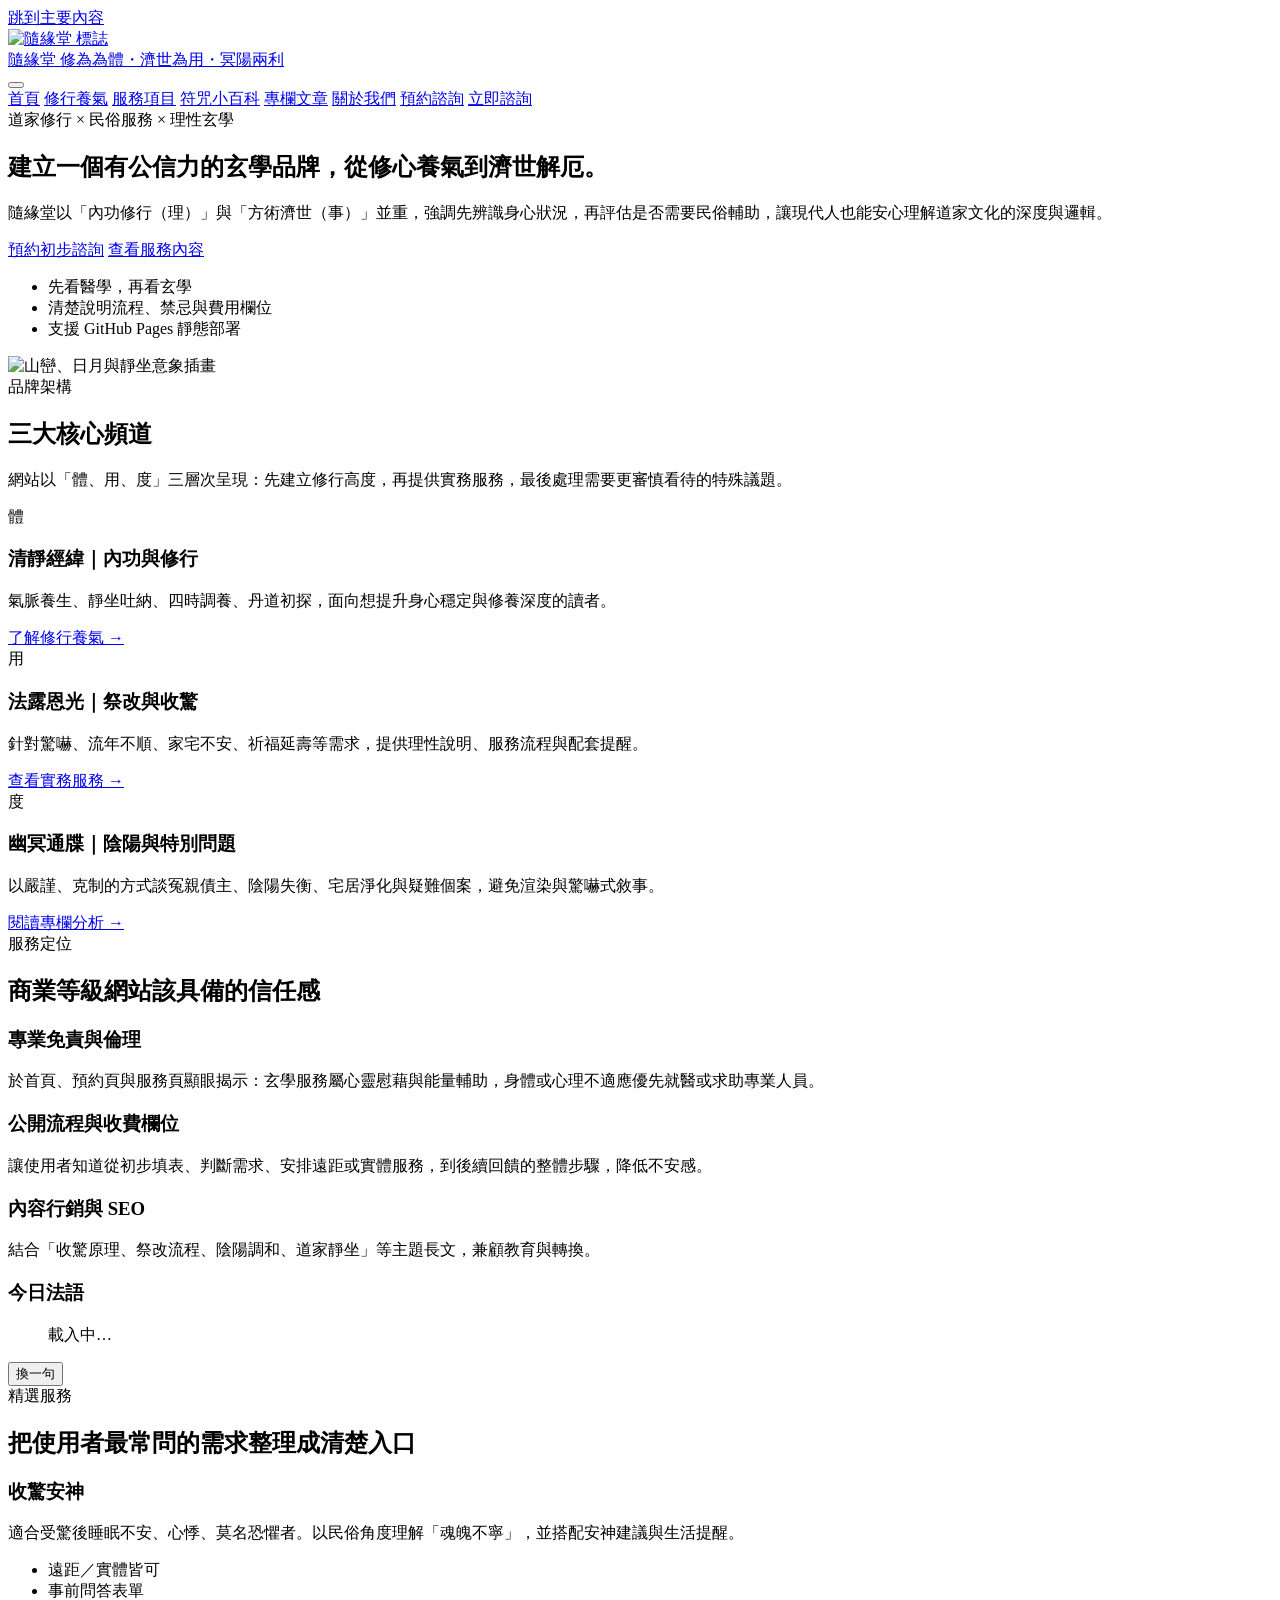
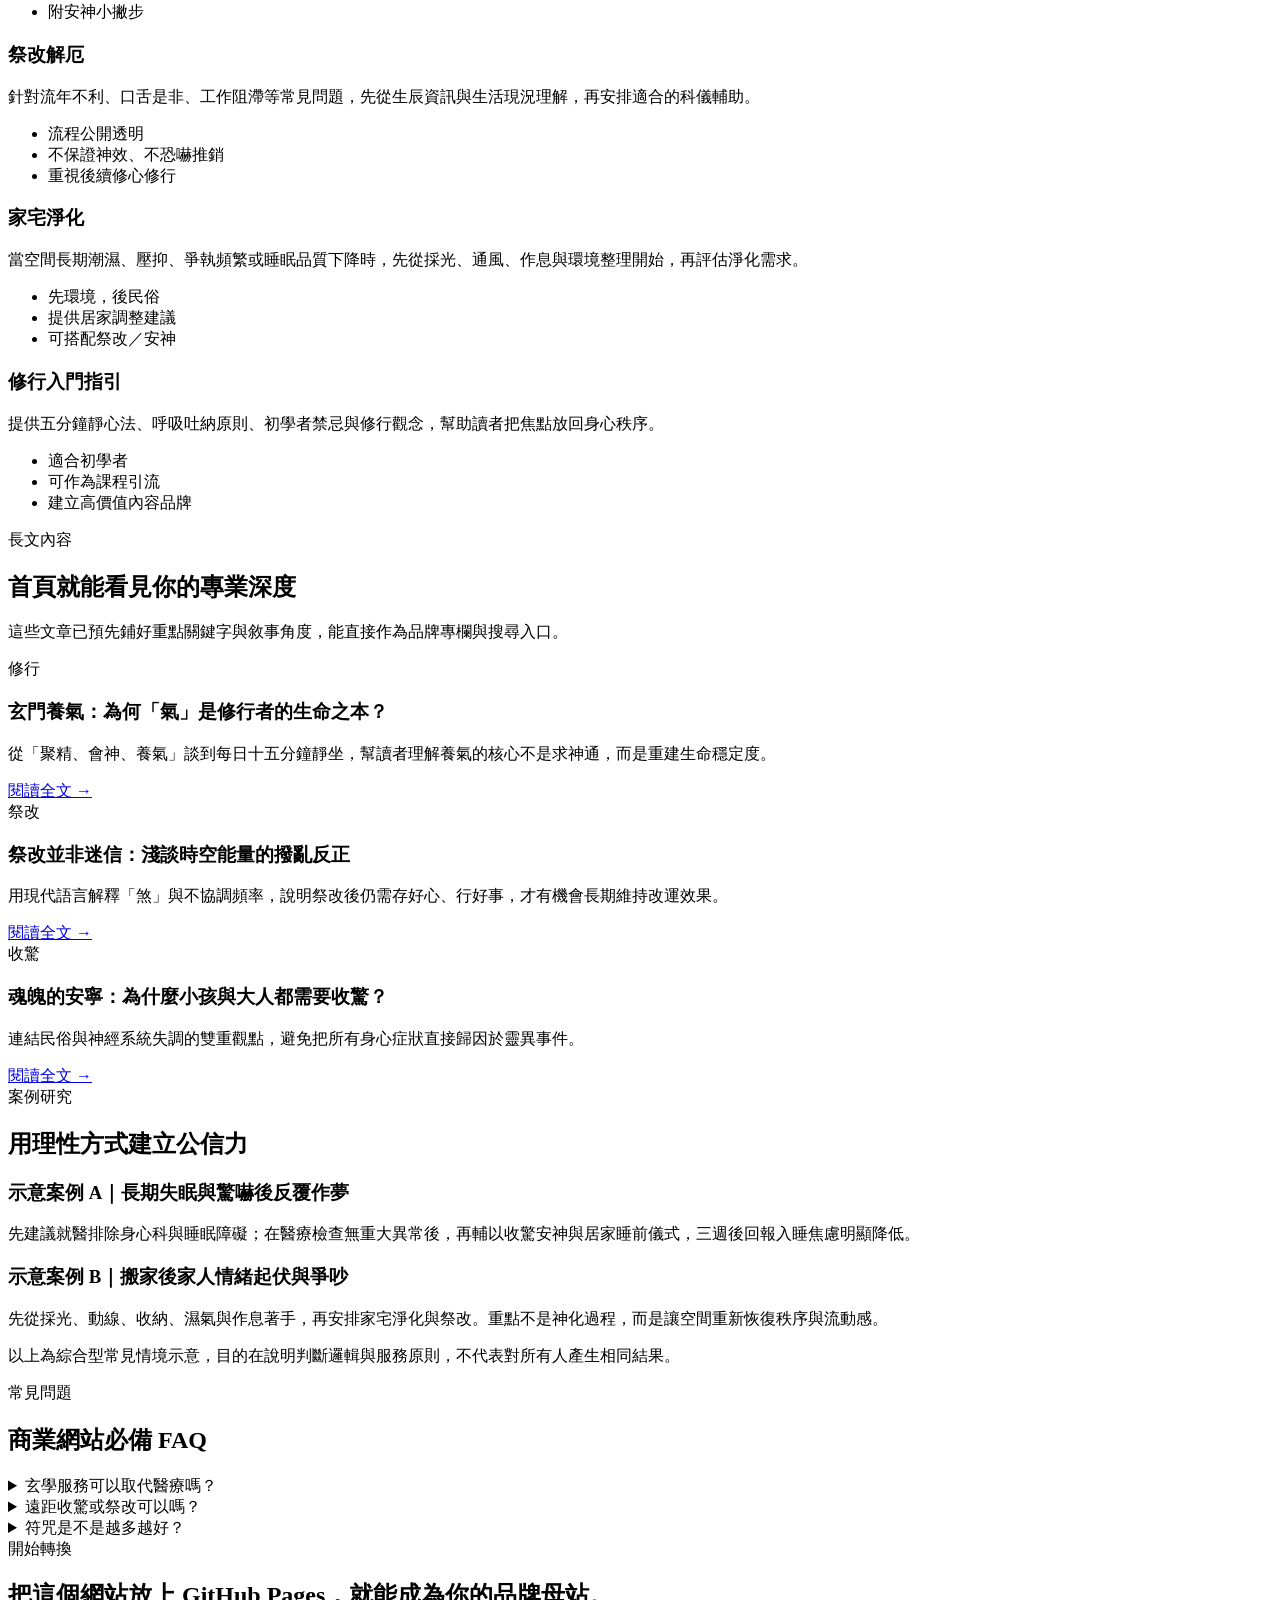
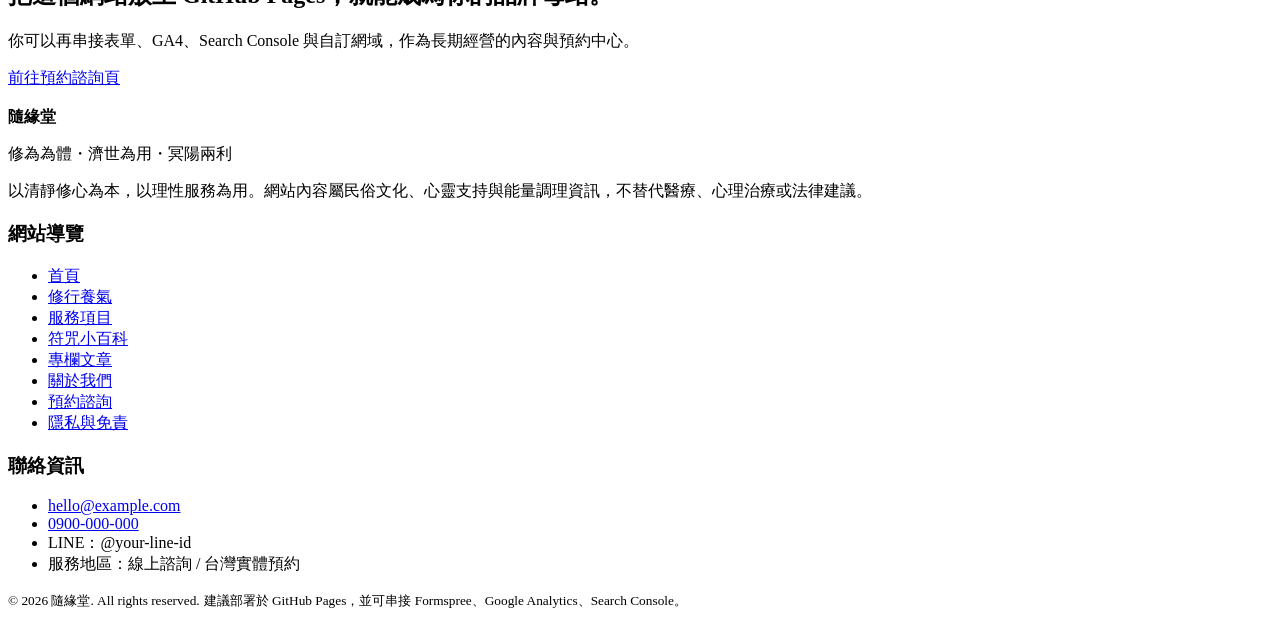
==== index.html @ 88adbf95 "Add files via upload" ====
<!DOCTYPE html>
<html lang="zh-Hant-TW">
<head>
  <meta charset="utf-8">
  <meta name="viewport" content="width=device-width, initial-scale=1">
  <title>隨緣堂｜商業等級玄學品牌網站</title>
  <meta name="description" content="提供收驚、祭改、陰陽調和與道家修行內容，適合部署於 GitHub Pages 的完整商業級網站。">
  <meta name="theme-color" content="#16362f">
  <meta property="og:title" content="隨緣堂｜商業等級玄學品牌網站">
  <meta property="og:description" content="提供收驚、祭改、陰陽調和與道家修行內容，適合部署於 GitHub Pages 的完整商業級網站。">
  <meta property="og:type" content="website">
  <meta property="og:image" content="assets/img/og-cover.svg">
  <meta name="twitter:card" content="summary_large_image">
  <link rel="icon" href="assets/img/brand-mark.svg" type="image/svg+xml">
  <link rel="manifest" href="manifest.webmanifest">
  <link rel="stylesheet" href="assets/css/styles.css">
  
  <script type="application/ld+json">
  {
    "@context":"https://schema.org",
    "@type":"Organization",
    "name":"隨緣堂",
    "url":"https://your-account.github.io/suiyuantang/",
    "logo":"assets/img/brand-mark.svg",
    "email":"hello@example.com",
    "telephone":"+886-900-000-000",
    "description":"提供收驚、祭改、陰陽調和與道家修行內容，強調修為為本、濟世為用。"
  }
  </script>

</head>
<body>
  <a class="skip-link" href="#main">跳到主要內容</a>
  
<header class="site-header">
  <div class="container header-row">
    <a href="index.html" class="brand" aria-label="隨緣堂 首頁">
      <img src="assets/img/brand-mark.svg" alt="隨緣堂 標誌" class="brand-mark">
      <div>
        <span class="brand-title">隨緣堂</span>
        <span class="brand-sub">修為為體・濟世為用・冥陽兩利</span>
      </div>
    </a>

    <button class="nav-toggle" aria-label="開啟選單" aria-expanded="false" aria-controls="site-nav">
      <span></span><span></span><span></span>
    </button>

    <nav id="site-nav" class="site-nav" aria-label="主要選單">
      <a href="index.html" class="nav-link is-active">首頁</a>
<a href="practice.html" class="nav-link">修行養氣</a>
<a href="services.html" class="nav-link">服務項目</a>
<a href="talisman.html" class="nav-link">符咒小百科</a>
<a href="articles.html" class="nav-link">專欄文章</a>
<a href="about.html" class="nav-link">關於我們</a>
<a href="contact.html" class="nav-link">預約諮詢</a>
      <a href="contact.html" class="btn btn-primary nav-cta">立即諮詢</a>
    </nav>
  </div>
</header>

  <main id="main">
    
<section class="hero hero-home">
  <div class="container hero-grid">
    <div class="hero-copy">
      <span class="eyebrow">道家修行 × 民俗服務 × 理性玄學</span>
      <h1>建立一個有公信力的玄學品牌，從修心養氣到濟世解厄。</h1>
      <p class="lead">隨緣堂以「內功修行（理）」與「方術濟世（事）」並重，強調先辨識身心狀況，再評估是否需要民俗輔助，讓現代人也能安心理解道家文化的深度與邏輯。</p>
      <div class="hero-actions">
        <a class="btn btn-primary" href="contact.html">預約初步諮詢</a>
        <a class="btn btn-secondary" href="services.html">查看服務內容</a>
      </div>
      <ul class="trust-list">
        <li>先看醫學，再看玄學</li>
        <li>清楚說明流程、禁忌與費用欄位</li>
        <li>支援 GitHub Pages 靜態部署</li>
      </ul>
    </div>
    <div class="hero-visual">
      <img src="assets/img/hero-scene.svg" alt="山巒、日月與靜坐意象插畫">
    </div>
  </div>
</section>

<section class="section">
  <div class="container">
    <div class="section-head">
      <span class="eyebrow">品牌架構</span>
      <h2>三大核心頻道</h2>
      <p>網站以「體、用、度」三層次呈現：先建立修行高度，再提供實務服務，最後處理需要更審慎看待的特殊議題。</p>
    </div>
    <div class="feature-grid">
      <article class="feature-card">
        <span class="feature-kicker">體</span>
        <h3>清靜經緯｜內功與修行</h3>
        <p>氣脈養生、靜坐吐納、四時調養、丹道初探，面向想提升身心穩定與修養深度的讀者。</p>
        <a href="practice.html">了解修行養氣 →</a>
      </article>
      <article class="feature-card">
        <span class="feature-kicker">用</span>
        <h3>法露恩光｜祭改與收驚</h3>
        <p>針對驚嚇、流年不順、家宅不安、祈福延壽等需求，提供理性說明、服務流程與配套提醒。</p>
        <a href="services.html">查看實務服務 →</a>
      </article>
      <article class="feature-card">
        <span class="feature-kicker">度</span>
        <h3>幽冥通牒｜陰陽與特別問題</h3>
        <p>以嚴謹、克制的方式談冤親債主、陰陽失衡、宅居淨化與疑難個案，避免渲染與驚嚇式敘事。</p>
        <a href="articles.html#yinyang">閱讀專欄分析 →</a>
      </article>
    </div>
  </div>
</section>

<section class="section section-alt">
  <div class="container split-grid">
    <div>
      <div class="section-head left">
        <span class="eyebrow">服務定位</span>
        <h2>商業等級網站該具備的信任感</h2>
      </div>
      <div class="principle-list">
        <div class="principle-item">
          <h3>專業免責與倫理</h3>
          <p>於首頁、預約頁與服務頁顯眼揭示：玄學服務屬心靈慰藉與能量輔助，身體或心理不適應優先就醫或求助專業人員。</p>
        </div>
        <div class="principle-item">
          <h3>公開流程與收費欄位</h3>
          <p>讓使用者知道從初步填表、判斷需求、安排遠距或實體服務，到後續回饋的整體步驟，降低不安感。</p>
        </div>
        <div class="principle-item">
          <h3>內容行銷與 SEO</h3>
          <p>結合「收驚原理、祭改流程、陰陽調和、道家靜坐」等主題長文，兼顧教育與轉換。</p>
        </div>
      </div>
    </div>
    <aside class="quote-panel">
      <h3>今日法語</h3>
      <blockquote id="daily-quote">載入中…</blockquote>
      <p id="daily-quote-source" class="quote-source"></p>
      <button class="btn btn-ghost" id="new-quote-btn" type="button">換一句</button>
    </aside>
  </div>
</section>

<section class="section">
  <div class="container">
    <div class="section-head">
      <span class="eyebrow">精選服務</span>
      <h2>把使用者最常問的需求整理成清楚入口</h2>
    </div>
    <div class="service-grid">
      <article class="service-card">
        <h3>收驚安神</h3>
        <p>適合受驚後睡眠不安、心悸、莫名恐懼者。以民俗角度理解「魂魄不寧」，並搭配安神建議與生活提醒。</p>
        <ul>
          <li>遠距／實體皆可</li>
          <li>事前問答表單</li>
          <li>附安神小撇步</li>
        </ul>
      </article>
      <article class="service-card">
        <h3>祭改解厄</h3>
        <p>針對流年不利、口舌是非、工作阻滯等常見問題，先從生辰資訊與生活現況理解，再安排適合的科儀輔助。</p>
        <ul>
          <li>流程公開透明</li>
          <li>不保證神效、不恐嚇推銷</li>
          <li>重視後續修心修行</li>
        </ul>
      </article>
      <article class="service-card">
        <h3>家宅淨化</h3>
        <p>當空間長期潮濕、壓抑、爭執頻繁或睡眠品質下降時，先從採光、通風、作息與環境整理開始，再評估淨化需求。</p>
        <ul>
          <li>先環境，後民俗</li>
          <li>提供居家調整建議</li>
          <li>可搭配祭改／安神</li>
        </ul>
      </article>
      <article class="service-card">
        <h3>修行入門指引</h3>
        <p>提供五分鐘靜心法、呼吸吐納原則、初學者禁忌與修行觀念，幫助讀者把焦點放回身心秩序。</p>
        <ul>
          <li>適合初學者</li>
          <li>可作為課程引流</li>
          <li>建立高價值內容品牌</li>
        </ul>
      </article>
    </div>
  </div>
</section>

<section class="section section-alt">
  <div class="container">
    <div class="section-head">
      <span class="eyebrow">長文內容</span>
      <h2>首頁就能看見你的專業深度</h2>
      <p>這些文章已預先鋪好重點關鍵字與敘事角度，能直接作為品牌專欄與搜尋入口。</p>
    </div>
    <div class="article-list">
      <article class="article-card">
        <span class="article-tag">修行</span>
        <h3>玄門養氣：為何「氣」是修行者的生命之本？</h3>
        <p>從「聚精、會神、養氣」談到每日十五分鐘靜坐，幫讀者理解養氣的核心不是求神通，而是重建生命穩定度。</p>
        <a href="articles.html#yangqi">閱讀全文 →</a>
      </article>
      <article class="article-card">
        <span class="article-tag">祭改</span>
        <h3>祭改並非迷信：淺談時空能量的撥亂反正</h3>
        <p>用現代語言解釋「煞」與不協調頻率，說明祭改後仍需存好心、行好事，才有機會長期維持改運效果。</p>
        <a href="articles.html#jigai">閱讀全文 →</a>
      </article>
      <article class="article-card">
        <span class="article-tag">收驚</span>
        <h3>魂魄的安寧：為什麼小孩與大人都需要收驚？</h3>
        <p>連結民俗與神經系統失調的雙重觀點，避免把所有身心症狀直接歸因於靈異事件。</p>
        <a href="articles.html#shoujing">閱讀全文 →</a>
      </article>
    </div>
  </div>
</section>

<section class="section">
  <div class="container split-grid">
    <div>
      <div class="section-head left">
        <span class="eyebrow">案例研究</span>
        <h2>用理性方式建立公信力</h2>
      </div>
      <div class="case-stack">
        <article class="case-card">
          <h3>示意案例 A｜長期失眠與驚嚇後反覆作夢</h3>
          <p>先建議就醫排除身心科與睡眠障礙；在醫療檢查無重大異常後，再輔以收驚安神與居家睡前儀式，三週後回報入睡焦慮明顯降低。</p>
        </article>
        <article class="case-card">
          <h3>示意案例 B｜搬家後家人情緒起伏與爭吵</h3>
          <p>先從採光、動線、收納、濕氣與作息著手，再安排家宅淨化與祭改。重點不是神化過程，而是讓空間重新恢復秩序與流動感。</p>
        </article>
      </div>
      <p class="muted">以上為綜合型常見情境示意，目的在說明判斷邏輯與服務原則，不代表對所有人產生相同結果。</p>
    </div>
    <div class="faq-panel">
      <div class="section-head left">
        <span class="eyebrow">常見問題</span>
        <h2>商業網站必備 FAQ</h2>
      </div>
      <div class="faq-list">
        <details>
          <summary>玄學服務可以取代醫療嗎？</summary>
          <p>不可以。若有身體或心理不適，請優先就醫。本站所有內容與服務都應視為民俗文化、心靈支持與儀式輔助。</p>
        </details>
        <details>
          <summary>遠距收驚或祭改可以嗎？</summary>
          <p>可提供遠距形式，但會依個案狀況評估，並清楚說明流程、限制與建議。若情況複雜，仍可能建議實體處理或轉介其他資源。</p>
        </details>
        <details>
          <summary>符咒是不是越多越好？</summary>
          <p>不是。符咒是輔助，不是囤積。核心仍在法、墨、神與使用者心念、生活秩序、後續修心是否相應。</p>
        </details>
      </div>
    </div>
  </div>
</section>

<section class="section cta-band">
  <div class="container cta-row">
    <div>
      <span class="eyebrow">開始轉換</span>
      <h2>把這個網站放上 GitHub Pages，就能成為你的品牌母站。</h2>
      <p>你可以再串接表單、GA4、Search Console 與自訂網域，作為長期經營的內容與預約中心。</p>
    </div>
    <a class="btn btn-primary btn-large" href="contact.html">前往預約諮詢頁</a>
  </div>
</section>

  </main>
  
<footer class="site-footer">
  <div class="container footer-grid">
    <div>
      <div class="footer-brand">
        <img src="assets/img/brand-mark.svg" alt="" class="brand-mark brand-mark-footer">
        <div>
          <strong>隨緣堂</strong>
          <p>修為為體・濟世為用・冥陽兩利</p>
        </div>
      </div>
      <p class="muted">以清靜修心為本，以理性服務為用。網站內容屬民俗文化、心靈支持與能量調理資訊，不替代醫療、心理治療或法律建議。</p>
    </div>
    <div>
      <h3>網站導覽</h3>
      <ul class="footer-links">
        <li><a href="index.html">首頁</a></li><li><a href="practice.html">修行養氣</a></li><li><a href="services.html">服務項目</a></li><li><a href="talisman.html">符咒小百科</a></li><li><a href="articles.html">專欄文章</a></li><li><a href="about.html">關於我們</a></li><li><a href="contact.html">預約諮詢</a></li>
        <li><a href="privacy.html">隱私與免責</a></li>
      </ul>
    </div>
    <div>
      <h3>聯絡資訊</h3>
      <ul class="footer-links">
        <li><a href="mailto:hello@example.com">hello@example.com</a></li>
        <li><a href="tel:+886-900-000-000">0900-000-000</a></li>
        <li>LINE：@your-line-id</li>
        <li>服務地區：線上諮詢 / 台灣實體預約</li>
      </ul>
    </div>
  </div>
  <div class="container footer-bottom">
    <small>© 2026 隨緣堂. All rights reserved.</small>
    <small>建議部署於 GitHub Pages，並可串接 Formspree、Google Analytics、Search Console。</small>
  </div>
</footer>

  <script src="assets/js/site.js"></script>
</body>
</html>
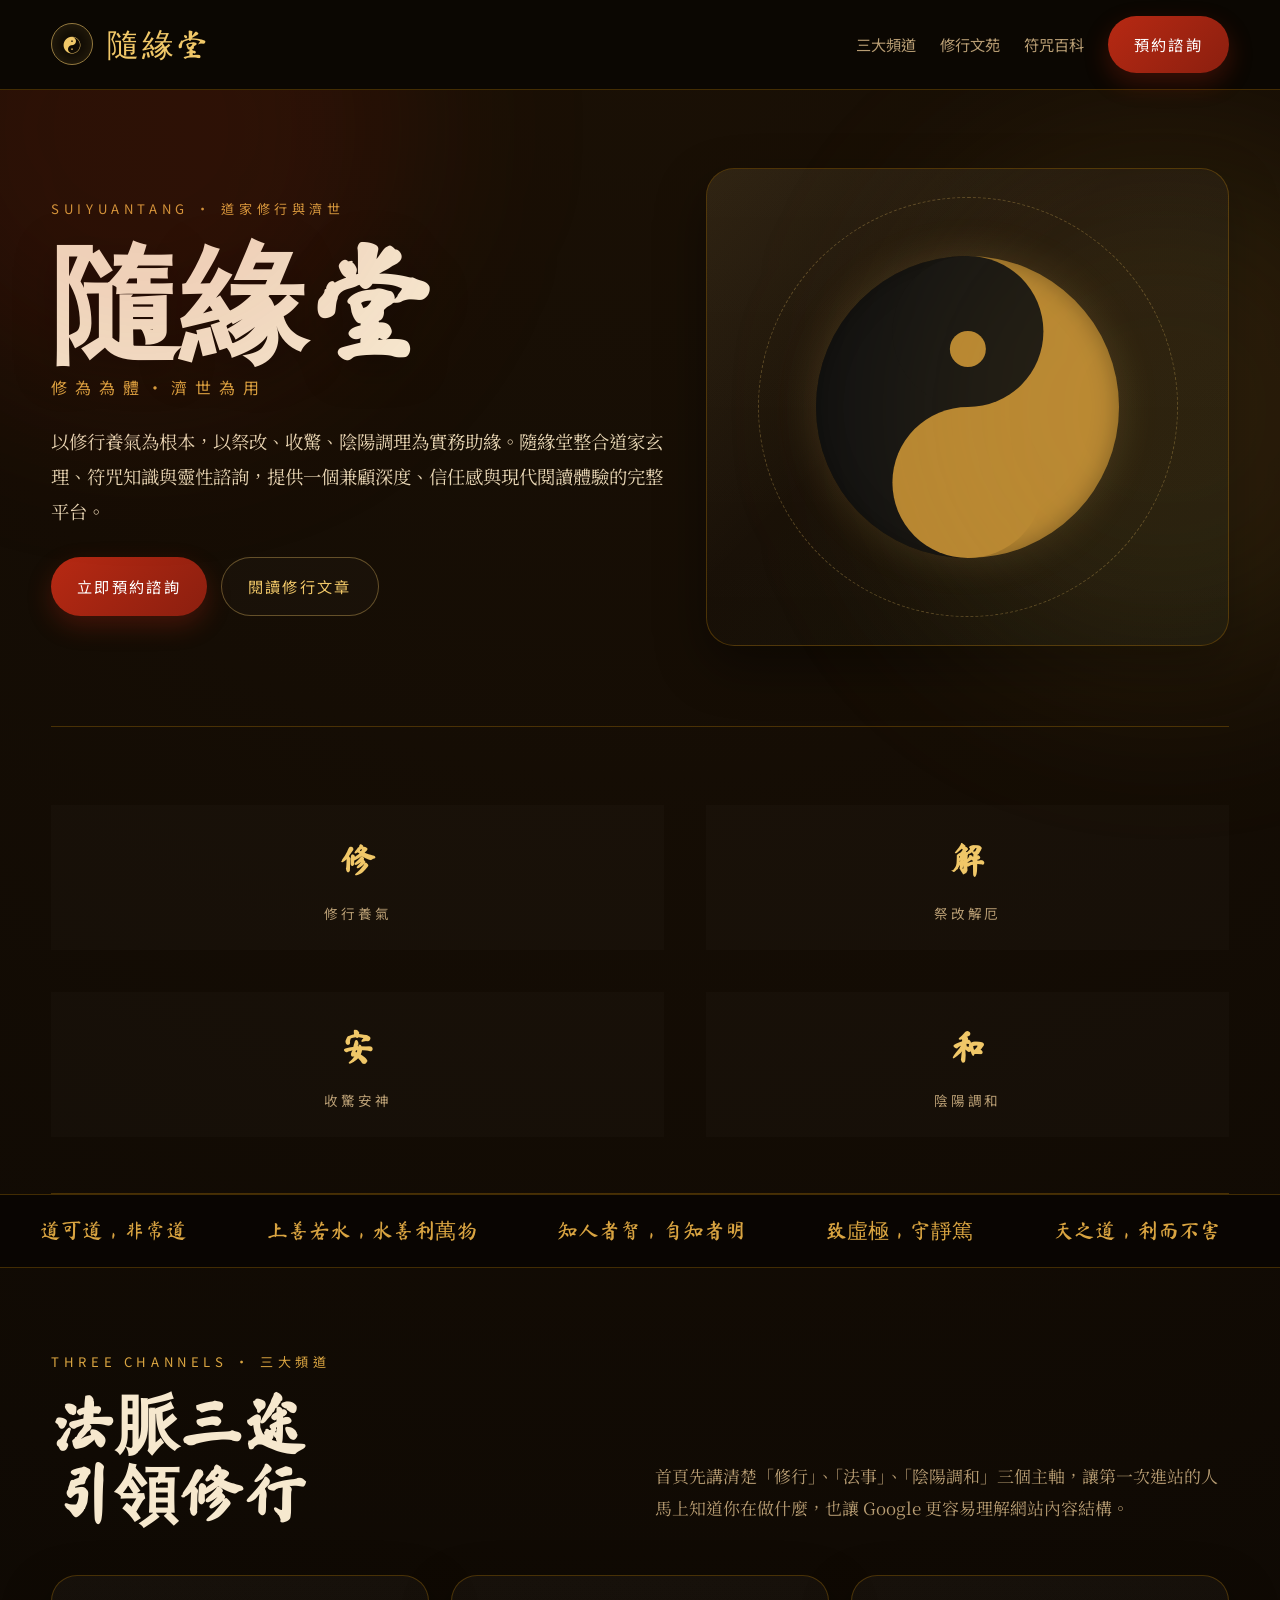
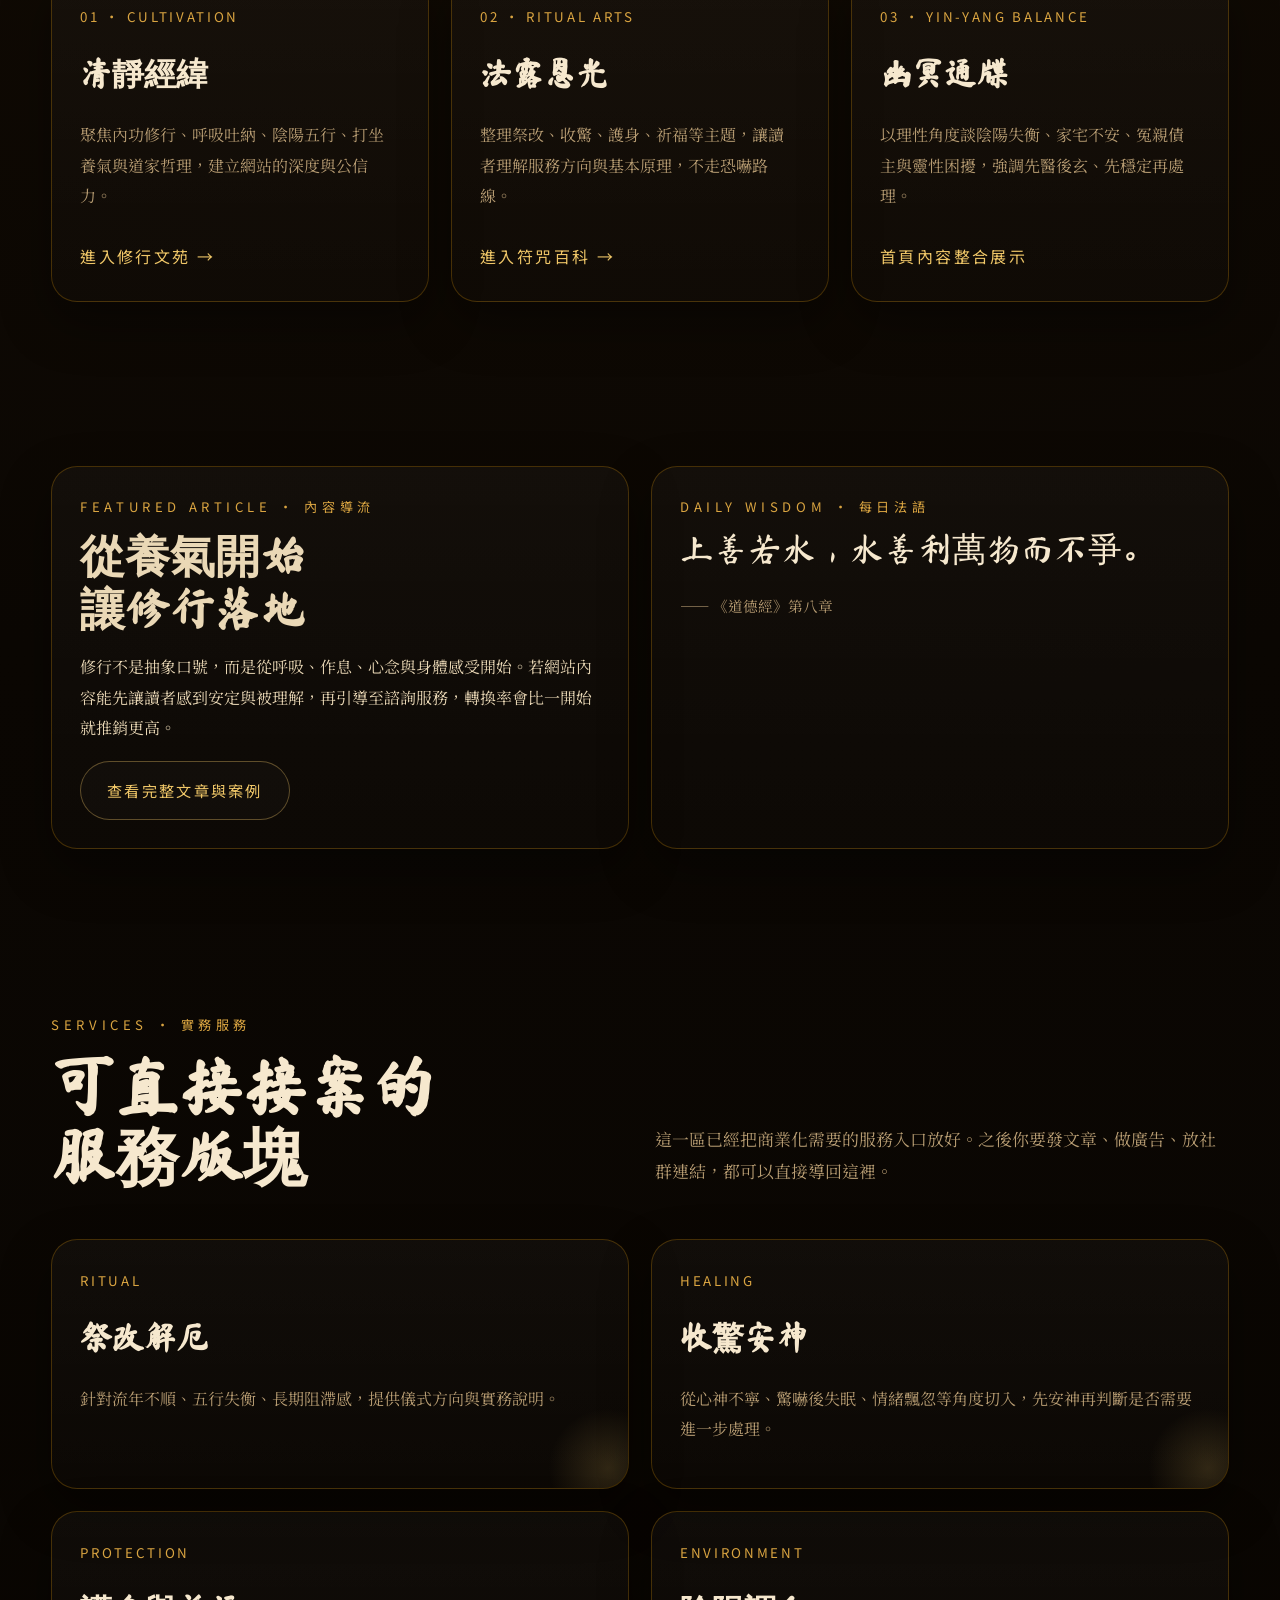
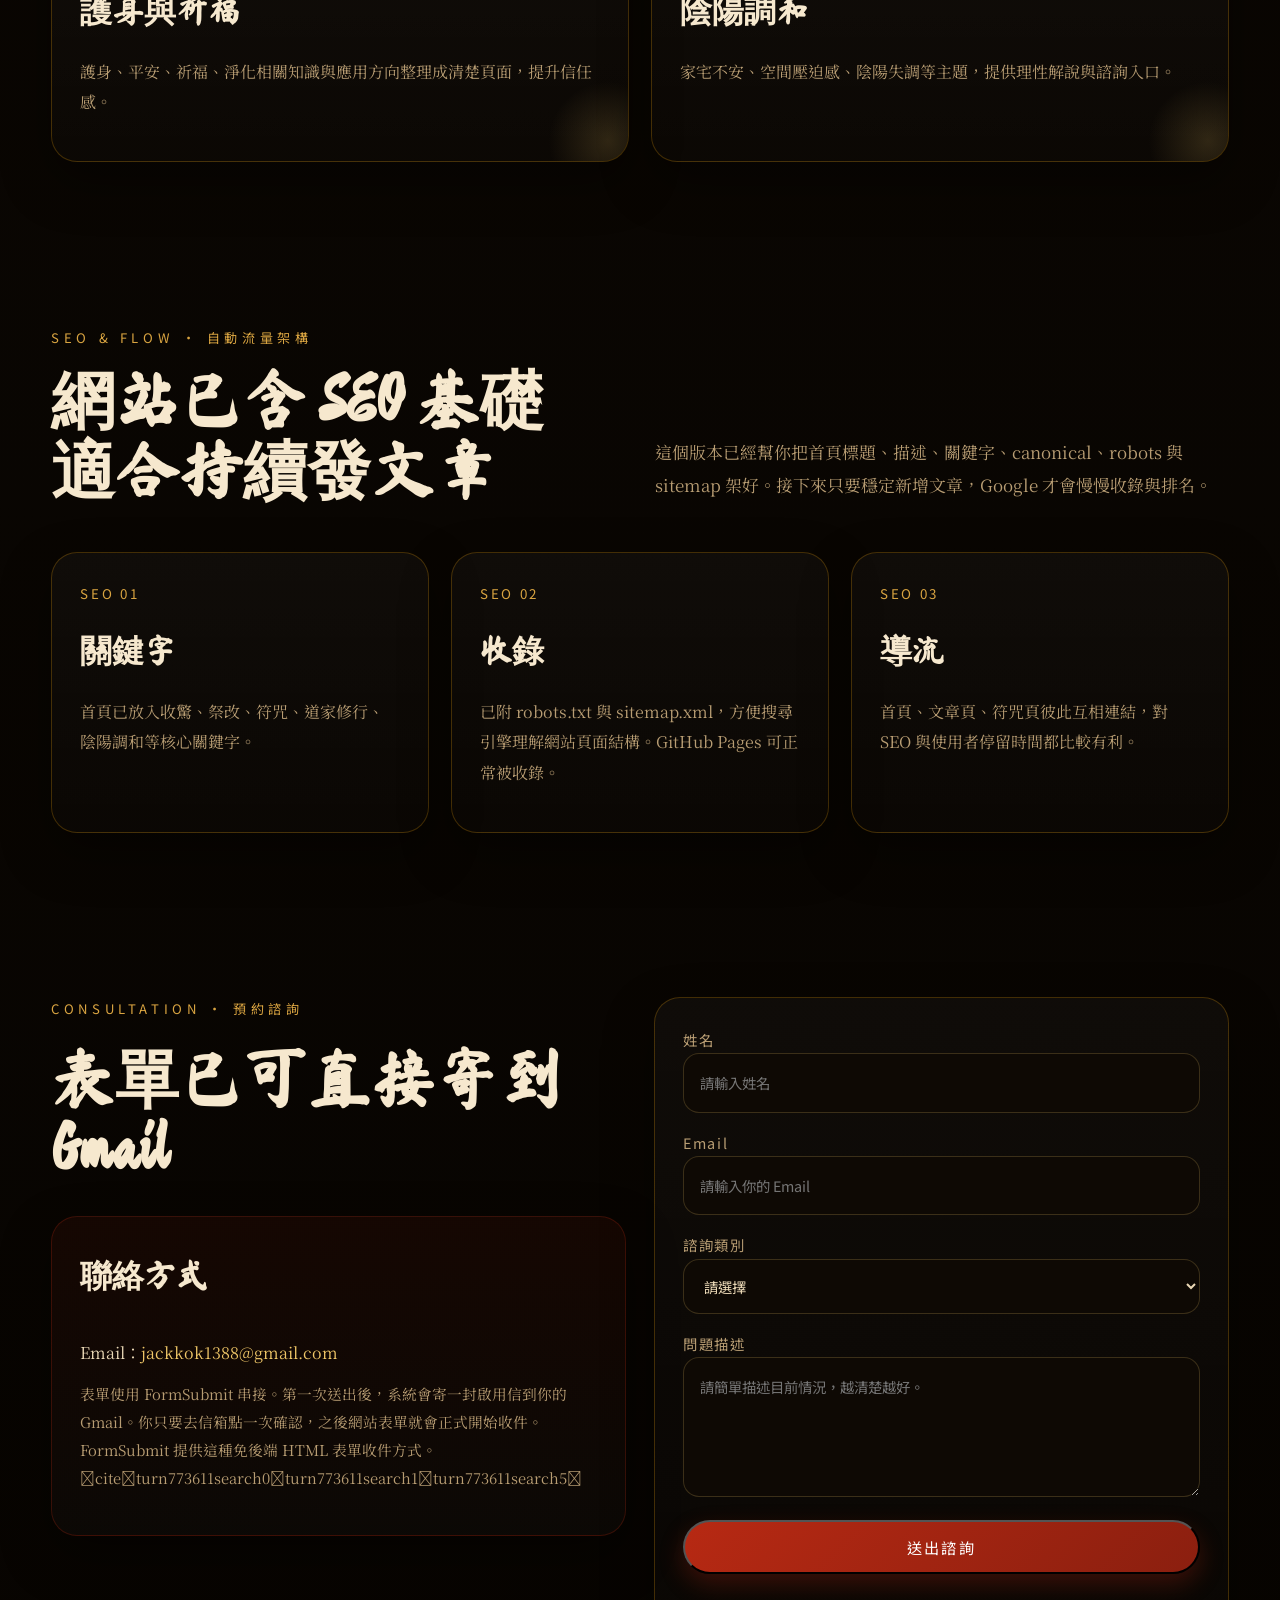
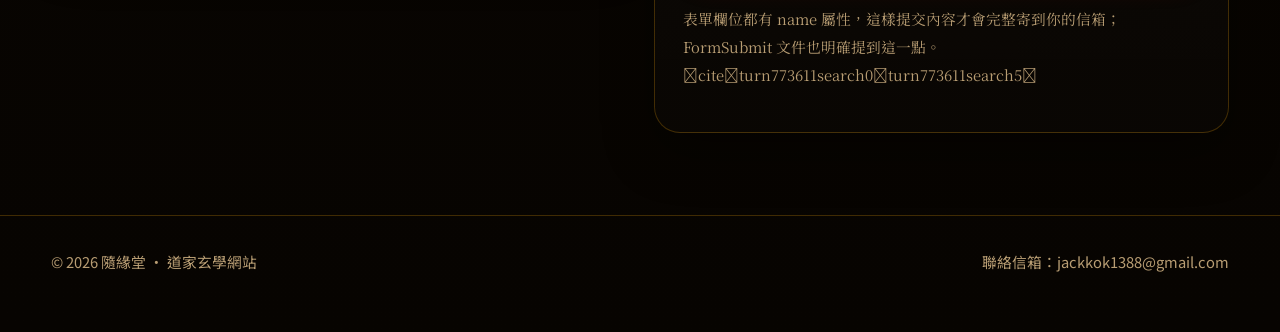
==== commit 84edc5e7: "Add files via upload" ====
--- a/index.html
+++ b/index.html
@@ -1,316 +1,328 @@
 <!DOCTYPE html>
-<html lang="zh-Hant-TW">
+<html lang="zh-TW">
 <head>
-  <meta charset="utf-8">
-  <meta name="viewport" content="width=device-width, initial-scale=1">
-  <title>隨緣堂｜商業等級玄學品牌網站</title>
-  <meta name="description" content="提供收驚、祭改、陰陽調和與道家修行內容，適合部署於 GitHub Pages 的完整商業級網站。">
-  <meta name="theme-color" content="#16362f">
-  <meta property="og:title" content="隨緣堂｜商業等級玄學品牌網站">
-  <meta property="og:description" content="提供收驚、祭改、陰陽調和與道家修行內容，適合部署於 GitHub Pages 的完整商業級網站。">
+  <meta charset="UTF-8">
+  <meta name="viewport" content="width=device-width, initial-scale=1.0">
+  <title>隨緣堂｜道家玄學・修行・祭改・收驚</title>
+  <meta name="description" content="隨緣堂提供道家修行、祭改、收驚、符咒知識與靈性諮詢服務。以修為為本，濟世為用，協助個人回歸安定與清明。">
+  <meta name="keywords" content="收驚,祭改,符咒,道家修行,玄學,陰陽調和,靈性諮詢">
+  <meta name="robots" content="index,follow">
+  <meta property="og:title" content="隨緣堂｜道家玄學・修行・祭改・收驚">
+  <meta property="og:description" content="修為為本，濟世為用。道家修行、祭改、收驚與符咒知識的整合平台。">
   <meta property="og:type" content="website">
-  <meta property="og:image" content="assets/img/og-cover.svg">
-  <meta name="twitter:card" content="summary_large_image">
-  <link rel="icon" href="assets/img/brand-mark.svg" type="image/svg+xml">
-  <link rel="manifest" href="manifest.webmanifest">
-  <link rel="stylesheet" href="assets/css/styles.css">
-  
-  <script type="application/ld+json">
-  {
-    "@context":"https://schema.org",
-    "@type":"Organization",
-    "name":"隨緣堂",
-    "url":"https://your-account.github.io/suiyuantang/",
-    "logo":"assets/img/brand-mark.svg",
-    "email":"hello@example.com",
-    "telephone":"+886-900-000-000",
-    "description":"提供收驚、祭改、陰陽調和與道家修行內容，強調修為為本、濟世為用。"
-  }
-  </script>
-
+  <meta property="og:url" content="https://eason1388.github.io/sov1/">
+  <meta name="theme-color" content="#0b0703">
+  <link rel="canonical" href="https://eason1388.github.io/sov1/">
+  <link rel="preconnect" href="https://fonts.googleapis.com">
+  <link rel="preconnect" href="https://fonts.gstatic.com" crossorigin>
+  <link href="https://fonts.googleapis.com/css2?family=Noto+Serif+TC:wght@300;400;500;700;900&family=Noto+Sans+TC:wght@300;400;500;700&family=Ma+Shan+Zheng&display=swap" rel="stylesheet">
+  <style>
+    :root{
+      --bg:#0b0703; --bg2:#130c05; --panel:#171007; --line:rgba(212,144,8,.28);
+      --gold:#d9a441; --gold2:#f0c768; --text:#ead8b6; --muted:#b89d73; --red:#b72913; --red2:#8b1f0f;
+      --green:#235f3c; --shadow:0 20px 50px rgba(0,0,0,.38);
+      --max:1200px;
+    }
+    *{box-sizing:border-box}
+    html{scroll-behavior:smooth}
+    body{margin:0;background:radial-gradient(circle at top,#1a1005 0,#0b0703 45%,#070401 100%);color:var(--text);font-family:'Noto Serif TC',serif;line-height:1.9}
+    a{text-decoration:none;color:inherit}
+    img{max-width:100%;display:block}
+    .wrap{width:min(var(--max),92vw);margin:auto}
+    .nav{position:sticky;top:0;z-index:50;background:rgba(11,7,3,.9);backdrop-filter:blur(10px);border-bottom:1px solid var(--line)}
+    .nav .wrap{display:flex;justify-content:space-between;align-items:center;padding:14px 0;gap:20px}
+    .brand{display:flex;align-items:center;gap:14px}
+    .brand-mark{width:42px;height:42px;border:1px solid rgba(240,199,104,.6);border-radius:50%;display:grid;place-items:center;color:var(--gold2);font-size:18px;box-shadow:0 0 20px rgba(240,199,104,.15) inset}
+    .brand-name{font-family:'Ma Shan Zheng',cursive;font-size:2rem;color:var(--gold2);letter-spacing:.08em}
+    .nav-links{display:flex;gap:24px;align-items:center;font-family:'Noto Sans TC',sans-serif;font-size:.95rem;color:var(--muted)}
+    .nav-links a:hover{color:var(--gold2)}
+    .btn{display:inline-flex;align-items:center;justify-content:center;gap:10px;padding:14px 26px;border-radius:999px;font-family:'Noto Sans TC',sans-serif;font-size:.95rem;letter-spacing:.15em;transition:.25s}
+    .btn-primary{background:linear-gradient(135deg,var(--red),var(--red2));color:#fff;box-shadow:0 10px 25px rgba(183,41,19,.28)}
+    .btn-primary:hover{transform:translateY(-2px)}
+    .btn-secondary{border:1px solid rgba(240,199,104,.35);color:var(--gold2);background:rgba(255,255,255,.02)}
+    .btn-secondary:hover{background:rgba(240,199,104,.08)}
+    .hero{position:relative;overflow:hidden}
+    .hero::before,.hero::after{content:"";position:absolute;inset:auto;width:42vw;height:42vw;border-radius:50%;filter:blur(90px);pointer-events:none}
+    .hero::before{top:-18vw;left:-10vw;background:rgba(183,41,19,.14)}
+    .hero::after{right:-12vw;top:4vw;background:rgba(217,164,65,.1)}
+    .hero .wrap{display:grid;grid-template-columns:1.08fr .92fr;gap:42px;align-items:center;padding:78px 0 56px}
+    .eyebrow{font-family:'Noto Sans TC',sans-serif;color:var(--gold);letter-spacing:.35em;font-size:.82rem;text-transform:uppercase}
+    .hero h1{font-family:'Ma Shan Zheng',cursive;font-size:clamp(4rem,10vw,8rem);line-height:.95;margin:18px 0 10px;color:#f7ead1;text-shadow:0 8px 40px rgba(0,0,0,.35)}
+    .hero .sub{font-family:'Noto Sans TC',sans-serif;color:var(--gold);letter-spacing:.5em;font-size:1rem;margin-bottom:22px}
+    .hero p{font-size:1.15rem;color:var(--text);max-width:42rem}
+    .hero-actions{display:flex;gap:14px;flex-wrap:wrap;margin-top:28px}
+    .hero-card{background:linear-gradient(180deg,rgba(255,255,255,.03),rgba(255,255,255,.01));border:1px solid var(--line);border-radius:28px;padding:28px;box-shadow:var(--shadow);position:relative;overflow:hidden}
+    .hero-card::before{content:"";position:absolute;inset:0;background:linear-gradient(135deg,rgba(240,199,104,.08),transparent 42%,rgba(35,95,60,.08));pointer-events:none}
+    .taiqi{aspect-ratio:1/1;max-width:420px;margin:0 auto;border-radius:50%;display:grid;place-items:center;position:relative}
+    .taiqi::before{content:"";position:absolute;inset:0;border-radius:50%;border:1px dashed rgba(240,199,104,.28);animation:spin 32s linear infinite}
+    .taiji-core{width:72%;aspect-ratio:1;border-radius:50%;background:conic-gradient(from 180deg,#111 0 50%,#b78632 50% 100%);position:relative;box-shadow:0 0 40px rgba(240,199,104,.16), inset 0 0 24px rgba(0,0,0,.35)}
+    .taiji-core::before,.taiji-core::after{content:"";position:absolute;left:50%;transform:translateX(-50%);width:50%;aspect-ratio:1;border-radius:50%}
+    .taiji-core::before{top:0;background:#111}
+    .taiji-core::after{bottom:0;background:#b78632}
+    .taiji-dot1,.taiji-dot2{position:absolute;left:50%;transform:translateX(-50%);width:12%;aspect-ratio:1;border-radius:50%}
+    .taiji-dot1{top:25%;background:#b78632}
+    .taiji-dot2{bottom:25%;background:#111}
+    @keyframes spin{to{transform:rotate(360deg)}}
+    .stats{display:grid;grid-template-columns:repeat(4,1fr);border-top:1px solid var(--line);border-bottom:1px solid var(--line);margin-top:24px}
+    .stat{text-align:center;padding:22px 10px;background:rgba(255,255,255,.015)}
+    .stat b{display:block;font-family:'Ma Shan Zheng',cursive;font-size:2.2rem;color:var(--gold2);margin-bottom:4px}
+    .stat span{font-family:'Noto Sans TC',sans-serif;font-size:.85rem;color:var(--muted);letter-spacing:.2em}
+    .marquee{overflow:hidden;border-top:1px solid var(--line);border-bottom:1px solid var(--line);background:#090502}
+    .marquee-track{display:flex;min-width:max-content;animation:marq 28s linear infinite}
+    .marquee span{padding:16px 40px;color:var(--gold);font-family:'Ma Shan Zheng',cursive;font-size:1.3rem;white-space:nowrap}
+    @keyframes marq{to{transform:translateX(-50%)}}
+    section{padding:82px 0}
+    .section-head{display:grid;grid-template-columns:1fr 1fr;gap:30px;align-items:end;margin-bottom:34px}
+    .section-head h2{font-family:'Ma Shan Zheng',cursive;font-size:clamp(2.5rem,5vw,4.3rem);line-height:1.1;margin:.2em 0;color:#f6e8ce}
+    .section-head p{color:var(--muted);font-size:1.06rem}
+    .cards-3{display:grid;grid-template-columns:repeat(3,1fr);gap:22px}
+    .card{background:linear-gradient(180deg,rgba(255,255,255,.03),rgba(255,255,255,.012));border:1px solid var(--line);border-radius:26px;padding:28px;box-shadow:var(--shadow)}
+    .channel h3,.article h3,.service h3,.seo h3{font-family:'Ma Shan Zheng',cursive;font-size:2rem;color:#f6e8ce;margin:.2em 0}
+    .channel small,.article small,.service small,.seo small{display:block;color:var(--gold);font-family:'Noto Sans TC',sans-serif;letter-spacing:.2em;margin-bottom:14px}
+    .channel p,.article p,.service p,.seo p{color:var(--muted)}
+    .channel .go,.article .go{display:inline-block;margin-top:14px;color:var(--gold2);font-family:'Noto Sans TC',sans-serif;letter-spacing:.15em}
+    .dual{display:grid;grid-template-columns:1fr 1fr;gap:22px}
+    .service-grid{display:grid;grid-template-columns:repeat(2,1fr);gap:22px}
+    .service{position:relative;overflow:hidden}
+    .service::after{content:"";position:absolute;inset:auto -40px -40px auto;width:120px;height:120px;background:radial-gradient(circle,rgba(240,199,104,.16),transparent 70%)}
+    .consult{display:grid;grid-template-columns:1fr 1fr;gap:28px;align-items:start}
+    .contact-box{background:linear-gradient(180deg,rgba(183,41,19,.08),rgba(255,255,255,.02));border:1px solid rgba(183,41,19,.26)}
+    .contact-box a{color:var(--gold2);word-break:break-all}
+    form{display:grid;gap:16px}
+    label{font-family:'Noto Sans TC',sans-serif;color:var(--muted);font-size:.9rem;letter-spacing:.12em}
+    input,select,textarea{width:100%;padding:15px 16px;border-radius:16px;border:1px solid rgba(240,199,104,.2);background:#0e0904;color:var(--text);font:inherit}
+    textarea{min-height:140px;resize:vertical}
+    .note{font-size:.92rem;color:var(--muted)}
+    .seo-grid{display:grid;grid-template-columns:repeat(3,1fr);gap:22px}
+    .footer{border-top:1px solid var(--line);padding:32px 0 56px;color:var(--muted);font-family:'Noto Sans TC',sans-serif;font-size:.92rem}
+    .footer .wrap{display:flex;justify-content:space-between;gap:20px;flex-wrap:wrap}
+    .reveal{opacity:0;transform:translateY(26px);transition:all .7s ease}
+    .reveal.on{opacity:1;transform:none}
+    @media (max-width:1000px){
+      .hero .wrap,.section-head,.consult,.dual,.service-grid,.seo-grid,.cards-3{grid-template-columns:1fr}
+      .stats{grid-template-columns:repeat(2,1fr)}
+    }
+    @media (max-width:760px){
+      .nav .wrap{padding:12px 0}.nav-links{display:none}.hero .wrap{padding-top:56px}
+      .hero p{font-size:1rem}.stats{grid-template-columns:1fr 1fr}.btn{width:100%}.hero-actions{display:grid}
+      section{padding:62px 0}.card{padding:22px}.brand-name{font-size:1.7rem}
+    }
+  </style>
 </head>
 <body>
-  <a class="skip-link" href="#main">跳到主要內容</a>
-  
-<header class="site-header">
-  <div class="container header-row">
-    <a href="index.html" class="brand" aria-label="隨緣堂 首頁">
-      <img src="assets/img/brand-mark.svg" alt="隨緣堂 標誌" class="brand-mark">
+  <nav class="nav">
+    <div class="wrap">
+      <a href="index.html" class="brand" aria-label="隨緣堂首頁">
+        <span class="brand-mark">☯</span>
+        <span class="brand-name">隨緣堂</span>
+      </a>
+      <div class="nav-links">
+        <a href="#channels">三大頻道</a>
+        <a href="articles.html">修行文苑</a>
+        <a href="talisman.html">符咒百科</a>
+        <a href="#consult" class="btn btn-primary">預約諮詢</a>
+      </div>
+    </div>
+  </nav>
+
+  <header class="hero">
+    <div class="wrap">
       <div>
-        <span class="brand-title">隨緣堂</span>
-        <span class="brand-sub">修為為體・濟世為用・冥陽兩利</span>
-      </div>
-    </a>
-
-    <button class="nav-toggle" aria-label="開啟選單" aria-expanded="false" aria-controls="site-nav">
-      <span></span><span></span><span></span>
-    </button>
-
-    <nav id="site-nav" class="site-nav" aria-label="主要選單">
-      <a href="index.html" class="nav-link is-active">首頁</a>
-<a href="practice.html" class="nav-link">修行養氣</a>
-<a href="services.html" class="nav-link">服務項目</a>
-<a href="talisman.html" class="nav-link">符咒小百科</a>
-<a href="articles.html" class="nav-link">專欄文章</a>
-<a href="about.html" class="nav-link">關於我們</a>
-<a href="contact.html" class="nav-link">預約諮詢</a>
-      <a href="contact.html" class="btn btn-primary nav-cta">立即諮詢</a>
-    </nav>
+        <div class="eyebrow">SUIYUANTANG · 道家修行與濟世</div>
+        <h1>隨緣堂</h1>
+        <div class="sub">修為為體・濟世為用</div>
+        <p>以修行養氣為根本，以祭改、收驚、陰陽調理為實務助緣。隨緣堂整合道家玄理、符咒知識與靈性諮詢，提供一個兼顧深度、信任感與現代閱讀體驗的完整平台。</p>
+        <div class="hero-actions">
+          <a class="btn btn-primary" href="#consult">立即預約諮詢</a>
+          <a class="btn btn-secondary" href="articles.html">閱讀修行文章</a>
+        </div>
+      </div>
+      <div class="hero-card reveal">
+        <div class="taiqi" aria-hidden="true">
+          <div class="taiji-core">
+            <div class="taiji-dot1"></div>
+            <div class="taiji-dot2"></div>
+          </div>
+        </div>
+      </div>
+    </div>
+    <div class="wrap stats reveal">
+      <div class="stat"><b>修</b><span>修行養氣</span></div>
+      <div class="stat"><b>解</b><span>祭改解厄</span></div>
+      <div class="stat"><b>安</b><span>收驚安神</span></div>
+      <div class="stat"><b>和</b><span>陰陽調和</span></div>
+    </div>
+  </header>
+
+  <div class="marquee">
+    <div class="marquee-track">
+      <span>道可道，非常道</span><span>上善若水，水善利萬物</span><span>知人者智，自知者明</span><span>致虛極，守靜篤</span><span>天之道，利而不害</span><span>道生一，一生二，二生三，三生萬物</span>
+      <span>道可道，非常道</span><span>上善若水，水善利萬物</span><span>知人者智，自知者明</span><span>致虛極，守靜篤</span><span>天之道，利而不害</span><span>道生一，一生二，二生三，三生萬物</span>
+    </div>
   </div>
-</header>
-
-  <main id="main">
-    
-<section class="hero hero-home">
-  <div class="container hero-grid">
-    <div class="hero-copy">
-      <span class="eyebrow">道家修行 × 民俗服務 × 理性玄學</span>
-      <h1>建立一個有公信力的玄學品牌，從修心養氣到濟世解厄。</h1>
-      <p class="lead">隨緣堂以「內功修行（理）」與「方術濟世（事）」並重，強調先辨識身心狀況，再評估是否需要民俗輔助，讓現代人也能安心理解道家文化的深度與邏輯。</p>
-      <div class="hero-actions">
-        <a class="btn btn-primary" href="contact.html">預約初步諮詢</a>
-        <a class="btn btn-secondary" href="services.html">查看服務內容</a>
-      </div>
-      <ul class="trust-list">
-        <li>先看醫學，再看玄學</li>
-        <li>清楚說明流程、禁忌與費用欄位</li>
-        <li>支援 GitHub Pages 靜態部署</li>
-      </ul>
-    </div>
-    <div class="hero-visual">
-      <img src="assets/img/hero-scene.svg" alt="山巒、日月與靜坐意象插畫">
-    </div>
-  </div>
-</section>
-
-<section class="section">
-  <div class="container">
-    <div class="section-head">
-      <span class="eyebrow">品牌架構</span>
-      <h2>三大核心頻道</h2>
-      <p>網站以「體、用、度」三層次呈現：先建立修行高度，再提供實務服務，最後處理需要更審慎看待的特殊議題。</p>
-    </div>
-    <div class="feature-grid">
-      <article class="feature-card">
-        <span class="feature-kicker">體</span>
-        <h3>清靜經緯｜內功與修行</h3>
-        <p>氣脈養生、靜坐吐納、四時調養、丹道初探，面向想提升身心穩定與修養深度的讀者。</p>
-        <a href="practice.html">了解修行養氣 →</a>
-      </article>
-      <article class="feature-card">
-        <span class="feature-kicker">用</span>
-        <h3>法露恩光｜祭改與收驚</h3>
-        <p>針對驚嚇、流年不順、家宅不安、祈福延壽等需求，提供理性說明、服務流程與配套提醒。</p>
-        <a href="services.html">查看實務服務 →</a>
-      </article>
-      <article class="feature-card">
-        <span class="feature-kicker">度</span>
-        <h3>幽冥通牒｜陰陽與特別問題</h3>
-        <p>以嚴謹、克制的方式談冤親債主、陰陽失衡、宅居淨化與疑難個案，避免渲染與驚嚇式敘事。</p>
-        <a href="articles.html#yinyang">閱讀專欄分析 →</a>
-      </article>
-    </div>
-  </div>
-</section>
-
-<section class="section section-alt">
-  <div class="container split-grid">
-    <div>
-      <div class="section-head left">
-        <span class="eyebrow">服務定位</span>
-        <h2>商業等級網站該具備的信任感</h2>
-      </div>
-      <div class="principle-list">
-        <div class="principle-item">
-          <h3>專業免責與倫理</h3>
-          <p>於首頁、預約頁與服務頁顯眼揭示：玄學服務屬心靈慰藉與能量輔助，身體或心理不適應優先就醫或求助專業人員。</p>
-        </div>
-        <div class="principle-item">
-          <h3>公開流程與收費欄位</h3>
-          <p>讓使用者知道從初步填表、判斷需求、安排遠距或實體服務，到後續回饋的整體步驟，降低不安感。</p>
-        </div>
-        <div class="principle-item">
-          <h3>內容行銷與 SEO</h3>
-          <p>結合「收驚原理、祭改流程、陰陽調和、道家靜坐」等主題長文，兼顧教育與轉換。</p>
-        </div>
-      </div>
-    </div>
-    <aside class="quote-panel">
-      <h3>今日法語</h3>
-      <blockquote id="daily-quote">載入中…</blockquote>
-      <p id="daily-quote-source" class="quote-source"></p>
-      <button class="btn btn-ghost" id="new-quote-btn" type="button">換一句</button>
-    </aside>
-  </div>
-</section>
-
-<section class="section">
-  <div class="container">
-    <div class="section-head">
-      <span class="eyebrow">精選服務</span>
-      <h2>把使用者最常問的需求整理成清楚入口</h2>
-    </div>
-    <div class="service-grid">
-      <article class="service-card">
-        <h3>收驚安神</h3>
-        <p>適合受驚後睡眠不安、心悸、莫名恐懼者。以民俗角度理解「魂魄不寧」，並搭配安神建議與生活提醒。</p>
-        <ul>
-          <li>遠距／實體皆可</li>
-          <li>事前問答表單</li>
-          <li>附安神小撇步</li>
-        </ul>
-      </article>
-      <article class="service-card">
-        <h3>祭改解厄</h3>
-        <p>針對流年不利、口舌是非、工作阻滯等常見問題，先從生辰資訊與生活現況理解，再安排適合的科儀輔助。</p>
-        <ul>
-          <li>流程公開透明</li>
-          <li>不保證神效、不恐嚇推銷</li>
-          <li>重視後續修心修行</li>
-        </ul>
-      </article>
-      <article class="service-card">
-        <h3>家宅淨化</h3>
-        <p>當空間長期潮濕、壓抑、爭執頻繁或睡眠品質下降時，先從採光、通風、作息與環境整理開始，再評估淨化需求。</p>
-        <ul>
-          <li>先環境，後民俗</li>
-          <li>提供居家調整建議</li>
-          <li>可搭配祭改／安神</li>
-        </ul>
-      </article>
-      <article class="service-card">
-        <h3>修行入門指引</h3>
-        <p>提供五分鐘靜心法、呼吸吐納原則、初學者禁忌與修行觀念，幫助讀者把焦點放回身心秩序。</p>
-        <ul>
-          <li>適合初學者</li>
-          <li>可作為課程引流</li>
-          <li>建立高價值內容品牌</li>
-        </ul>
-      </article>
-    </div>
-  </div>
-</section>
-
-<section class="section section-alt">
-  <div class="container">
-    <div class="section-head">
-      <span class="eyebrow">長文內容</span>
-      <h2>首頁就能看見你的專業深度</h2>
-      <p>這些文章已預先鋪好重點關鍵字與敘事角度，能直接作為品牌專欄與搜尋入口。</p>
-    </div>
-    <div class="article-list">
-      <article class="article-card">
-        <span class="article-tag">修行</span>
-        <h3>玄門養氣：為何「氣」是修行者的生命之本？</h3>
-        <p>從「聚精、會神、養氣」談到每日十五分鐘靜坐，幫讀者理解養氣的核心不是求神通，而是重建生命穩定度。</p>
-        <a href="articles.html#yangqi">閱讀全文 →</a>
-      </article>
-      <article class="article-card">
-        <span class="article-tag">祭改</span>
-        <h3>祭改並非迷信：淺談時空能量的撥亂反正</h3>
-        <p>用現代語言解釋「煞」與不協調頻率，說明祭改後仍需存好心、行好事，才有機會長期維持改運效果。</p>
-        <a href="articles.html#jigai">閱讀全文 →</a>
-      </article>
-      <article class="article-card">
-        <span class="article-tag">收驚</span>
-        <h3>魂魄的安寧：為什麼小孩與大人都需要收驚？</h3>
-        <p>連結民俗與神經系統失調的雙重觀點，避免把所有身心症狀直接歸因於靈異事件。</p>
-        <a href="articles.html#shoujing">閱讀全文 →</a>
-      </article>
-    </div>
-  </div>
-</section>
-
-<section class="section">
-  <div class="container split-grid">
-    <div>
-      <div class="section-head left">
-        <span class="eyebrow">案例研究</span>
-        <h2>用理性方式建立公信力</h2>
-      </div>
-      <div class="case-stack">
-        <article class="case-card">
-          <h3>示意案例 A｜長期失眠與驚嚇後反覆作夢</h3>
-          <p>先建議就醫排除身心科與睡眠障礙；在醫療檢查無重大異常後，再輔以收驚安神與居家睡前儀式，三週後回報入睡焦慮明顯降低。</p>
-        </article>
-        <article class="case-card">
-          <h3>示意案例 B｜搬家後家人情緒起伏與爭吵</h3>
-          <p>先從採光、動線、收納、濕氣與作息著手，再安排家宅淨化與祭改。重點不是神化過程，而是讓空間重新恢復秩序與流動感。</p>
-        </article>
-      </div>
-      <p class="muted">以上為綜合型常見情境示意，目的在說明判斷邏輯與服務原則，不代表對所有人產生相同結果。</p>
-    </div>
-    <div class="faq-panel">
-      <div class="section-head left">
-        <span class="eyebrow">常見問題</span>
-        <h2>商業網站必備 FAQ</h2>
-      </div>
-      <div class="faq-list">
-        <details>
-          <summary>玄學服務可以取代醫療嗎？</summary>
-          <p>不可以。若有身體或心理不適，請優先就醫。本站所有內容與服務都應視為民俗文化、心靈支持與儀式輔助。</p>
-        </details>
-        <details>
-          <summary>遠距收驚或祭改可以嗎？</summary>
-          <p>可提供遠距形式，但會依個案狀況評估，並清楚說明流程、限制與建議。若情況複雜，仍可能建議實體處理或轉介其他資源。</p>
-        </details>
-        <details>
-          <summary>符咒是不是越多越好？</summary>
-          <p>不是。符咒是輔助，不是囤積。核心仍在法、墨、神與使用者心念、生活秩序、後續修心是否相應。</p>
-        </details>
-      </div>
-    </div>
-  </div>
-</section>
-
-<section class="section cta-band">
-  <div class="container cta-row">
-    <div>
-      <span class="eyebrow">開始轉換</span>
-      <h2>把這個網站放上 GitHub Pages，就能成為你的品牌母站。</h2>
-      <p>你可以再串接表單、GA4、Search Console 與自訂網域，作為長期經營的內容與預約中心。</p>
-    </div>
-    <a class="btn btn-primary btn-large" href="contact.html">前往預約諮詢頁</a>
-  </div>
-</section>
-
-  </main>
-  
-<footer class="site-footer">
-  <div class="container footer-grid">
-    <div>
-      <div class="footer-brand">
-        <img src="assets/img/brand-mark.svg" alt="" class="brand-mark brand-mark-footer">
+
+  <section id="channels">
+    <div class="wrap">
+      <div class="section-head">
         <div>
-          <strong>隨緣堂</strong>
-          <p>修為為體・濟世為用・冥陽兩利</p>
-        </div>
-      </div>
-      <p class="muted">以清靜修心為本，以理性服務為用。網站內容屬民俗文化、心靈支持與能量調理資訊，不替代醫療、心理治療或法律建議。</p>
-    </div>
-    <div>
-      <h3>網站導覽</h3>
-      <ul class="footer-links">
-        <li><a href="index.html">首頁</a></li><li><a href="practice.html">修行養氣</a></li><li><a href="services.html">服務項目</a></li><li><a href="talisman.html">符咒小百科</a></li><li><a href="articles.html">專欄文章</a></li><li><a href="about.html">關於我們</a></li><li><a href="contact.html">預約諮詢</a></li>
-        <li><a href="privacy.html">隱私與免責</a></li>
-      </ul>
-    </div>
-    <div>
-      <h3>聯絡資訊</h3>
-      <ul class="footer-links">
-        <li><a href="mailto:hello@example.com">hello@example.com</a></li>
-        <li><a href="tel:+886-900-000-000">0900-000-000</a></li>
-        <li>LINE：@your-line-id</li>
-        <li>服務地區：線上諮詢 / 台灣實體預約</li>
-      </ul>
-    </div>
-  </div>
-  <div class="container footer-bottom">
-    <small>© 2026 隨緣堂. All rights reserved.</small>
-    <small>建議部署於 GitHub Pages，並可串接 Formspree、Google Analytics、Search Console。</small>
-  </div>
-</footer>
-
-  <script src="assets/js/site.js"></script>
+          <div class="eyebrow">THREE CHANNELS · 三大頻道</div>
+          <h2>法脈三途<br>引領修行</h2>
+        </div>
+        <p>首頁先講清楚「修行」、「法事」、「陰陽調和」三個主軸，讓第一次進站的人馬上知道你在做什麼，也讓 Google 更容易理解網站內容結構。</p>
+      </div>
+      <div class="cards-3">
+        <a class="card channel reveal" href="articles.html">
+          <small>01 · CULTIVATION</small>
+          <h3>清靜經緯</h3>
+          <p>聚焦內功修行、呼吸吐納、陰陽五行、打坐養氣與道家哲理，建立網站的深度與公信力。</p>
+          <span class="go">進入修行文苑 →</span>
+        </a>
+        <a class="card channel reveal" href="talisman.html">
+          <small>02 · RITUAL ARTS</small>
+          <h3>法露恩光</h3>
+          <p>整理祭改、收驚、護身、祈福等主題，讓讀者理解服務方向與基本原理，不走恐嚇路線。</p>
+          <span class="go">進入符咒百科 →</span>
+        </a>
+        <div class="card channel reveal">
+          <small>03 · YIN-YANG BALANCE</small>
+          <h3>幽冥通牒</h3>
+          <p>以理性角度談陰陽失衡、家宅不安、冤親債主與靈性困擾，強調先醫後玄、先穩定再處理。</p>
+          <span class="go">首頁內容整合展示</span>
+        </div>
+      </div>
+    </div>
+  </section>
+
+  <section>
+    <div class="wrap dual">
+      <div class="card reveal">
+        <div class="eyebrow">FEATURED ARTICLE · 內容導流</div>
+        <h2 style="font-family:'Ma Shan Zheng',cursive;font-size:2.8rem;line-height:1.2;margin:.2em 0;">從養氣開始<br>讓修行落地</h2>
+        <p>修行不是抽象口號，而是從呼吸、作息、心念與身體感受開始。若網站內容能先讓讀者感到安定與被理解，再引導至諮詢服務，轉換率會比一開始就推銷更高。</p>
+        <div style="margin-top:18px"><a class="btn btn-secondary" href="articles.html">查看完整文章與案例</a></div>
+      </div>
+      <div class="card reveal">
+        <div class="eyebrow">DAILY WISDOM · 每日法語</div>
+        <blockquote id="quoteText" style="font-family:'Ma Shan Zheng',cursive;font-size:2.1rem;line-height:1.7;color:#f6e8ce;margin:0 0 12px"></blockquote>
+        <p id="quoteSrc" class="note"></p>
+      </div>
+    </div>
+  </section>
+
+  <section>
+    <div class="wrap">
+      <div class="section-head">
+        <div>
+          <div class="eyebrow">SERVICES · 實務服務</div>
+          <h2>可直接接案的<br>服務版塊</h2>
+        </div>
+        <p>這一區已經把商業化需要的服務入口放好。之後你要發文章、做廣告、放社群連結，都可以直接導回這裡。</p>
+      </div>
+      <div class="service-grid">
+        <div class="card service reveal"><small>RITUAL</small><h3>祭改解厄</h3><p>針對流年不順、五行失衡、長期阻滯感，提供儀式方向與實務說明。</p></div>
+        <div class="card service reveal"><small>HEALING</small><h3>收驚安神</h3><p>從心神不寧、驚嚇後失眠、情緒飄忽等角度切入，先安神再判斷是否需要進一步處理。</p></div>
+        <div class="card service reveal"><small>PROTECTION</small><h3>護身與祈福</h3><p>護身、平安、祈福、淨化相關知識與應用方向整理成清楚頁面，提升信任感。</p></div>
+        <div class="card service reveal"><small>ENVIRONMENT</small><h3>陰陽調和</h3><p>家宅不安、空間壓迫感、陰陽失調等主題，提供理性解說與諮詢入口。</p></div>
+      </div>
+    </div>
+  </section>
+
+  <section>
+    <div class="wrap">
+      <div class="section-head">
+        <div>
+          <div class="eyebrow">SEO & FLOW · 自動流量架構</div>
+          <h2>網站已含 SEO 基礎<br>適合持續發文章</h2>
+        </div>
+        <p>這個版本已經幫你把首頁標題、描述、關鍵字、canonical、robots 與 sitemap 架好。接下來只要穩定新增文章，Google 才會慢慢收錄與排名。</p>
+      </div>
+      <div class="seo-grid">
+        <div class="card seo reveal"><small>SEO 01</small><h3>關鍵字</h3><p>首頁已放入收驚、祭改、符咒、道家修行、陰陽調和等核心關鍵字。</p></div>
+        <div class="card seo reveal"><small>SEO 02</small><h3>收錄</h3><p>已附 robots.txt 與 sitemap.xml，方便搜尋引擎理解網站頁面結構。GitHub Pages 可正常被收錄。 </p></div>
+        <div class="card seo reveal"><small>SEO 03</small><h3>導流</h3><p>首頁、文章頁、符咒頁彼此互相連結，對 SEO 與使用者停留時間都比較有利。</p></div>
+      </div>
+    </div>
+  </section>
+
+  <section id="consult">
+    <div class="wrap consult">
+      <div>
+        <div class="section-head" style="grid-template-columns:1fr;gap:8px;margin-bottom:20px">
+          <div class="eyebrow">CONSULTATION · 預約諮詢</div>
+          <h2>表單已可直接寄到 Gmail</h2>
+        </div>
+        <div class="card contact-box reveal">
+          <h3 style="font-family:'Ma Shan Zheng',cursive;font-size:2rem;margin-top:0;color:#f6e8ce">聯絡方式</h3>
+          <p style="margin:0">Email：<a href="mailto:jackkok1388@gmail.com">jackkok1388@gmail.com</a></p>
+          <p class="note" style="margin-top:12px">表單使用 FormSubmit 串接。第一次送出後，系統會寄一封啟用信到你的 Gmail。你只要去信箱點一次確認，之後網站表單就會正式開始收件。FormSubmit 提供這種免後端 HTML 表單收件方式。 citeturn773611search0turn773611search1turn773611search5</p>
+        </div>
+      </div>
+      <div class="card reveal">
+        <form action="https://formsubmit.co/jackkok1388@gmail.com" method="POST">
+          <input type="hidden" name="_subject" value="隨緣堂網站新諮詢">
+          <input type="hidden" name="_template" value="table">
+          <input type="hidden" name="_captcha" value="false">
+          <input type="hidden" name="_next" value="https://eason1388.github.io/sov1/?sent=1#consult">
+          <label>姓名
+            <input type="text" name="姓名" placeholder="請輸入姓名" required>
+          </label>
+          <label>Email
+            <input type="email" name="email" placeholder="請輸入你的 Email" required>
+          </label>
+          <label>諮詢類別
+            <select name="諮詢類別" required>
+              <option value="">請選擇</option>
+              <option>祭改解厄</option>
+              <option>收驚安神</option>
+              <option>護身祈福</option>
+              <option>陰陽調和</option>
+              <option>修行與養氣</option>
+              <option>其他問題</option>
+            </select>
+          </label>
+          <label>問題描述
+            <textarea name="問題描述" placeholder="請簡單描述目前情況，越清楚越好。" required></textarea>
+          </label>
+          <button class="btn btn-primary" type="submit">送出諮詢</button>
+          <p class="note">表單欄位都有 name 屬性，這樣提交內容才會完整寄到你的信箱；FormSubmit 文件也明確提到這一點。 citeturn773611search0turn773611search5</p>
+        </form>
+      </div>
+    </div>
+  </section>
+
+  <footer class="footer">
+    <div class="wrap">
+      <span>© 2026 隨緣堂 · 道家玄學網站</span>
+      <span>聯絡信箱：jackkok1388@gmail.com</span>
+    </div>
+  </footer>
+
+  <script>
+    const quotes = [
+      ['致虛極，守靜篤，萬物並作，吾以觀復。','《道德經》第十六章'],
+      ['上善若水，水善利萬物而不爭。','《道德經》第八章'],
+      ['知人者智，自知者明；勝人者有力，自勝者強。','《道德經》第三十三章'],
+      ['天之道，利而不害；聖人之道，為而不爭。','《道德經》第八十一章']
+    ];
+    const picked = quotes[Math.floor(Math.random()*quotes.length)];
+    document.getElementById('quoteText').textContent = picked[0];
+    document.getElementById('quoteSrc').textContent = '—— ' + picked[1];
+
+    const obs = new IntersectionObserver(entries => {
+      entries.forEach(entry => {
+        if(entry.isIntersecting) entry.target.classList.add('on');
+      });
+    }, {threshold: .1});
+    document.querySelectorAll('.reveal').forEach(el => obs.observe(el));
+
+    const sent = new URLSearchParams(location.search).get('sent');
+    if (sent === '1') {
+      const msg = document.createElement('div');
+      msg.textContent = '表單已送出。若這是第一次使用，請到 jackkok1388@gmail.com 收啟用信並完成確認。';
+      msg.style.cssText = 'position:fixed;left:50%;bottom:20px;transform:translateX(-50%);background:#1d1208;color:#f6e8ce;border:1px solid rgba(240,199,104,.35);padding:14px 18px;border-radius:14px;z-index:99;box-shadow:0 10px 30px rgba(0,0,0,.3);font-family:"Noto Sans TC",sans-serif;max-width:min(92vw,720px)';
+      document.body.appendChild(msg);
+      setTimeout(()=>msg.remove(),7000);
+    }
+  </script>
 </body>
-</html>+</html>
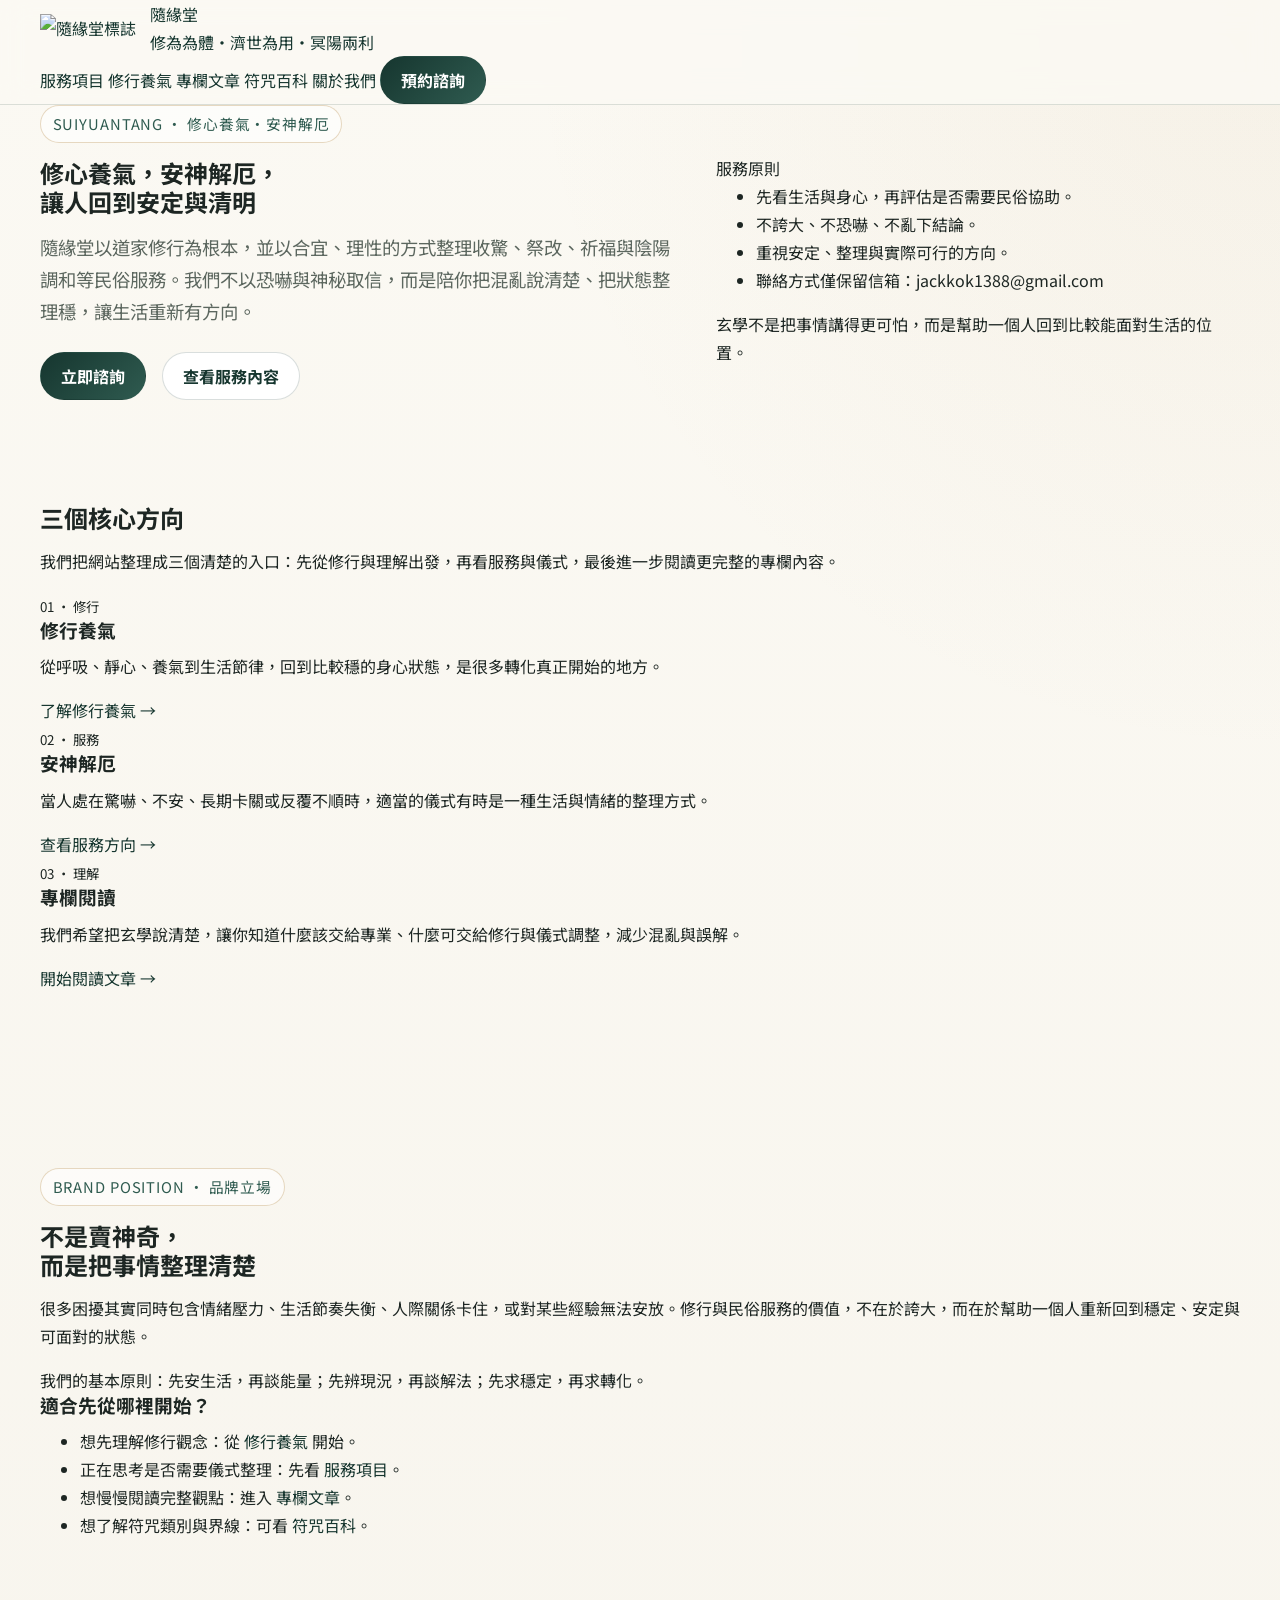
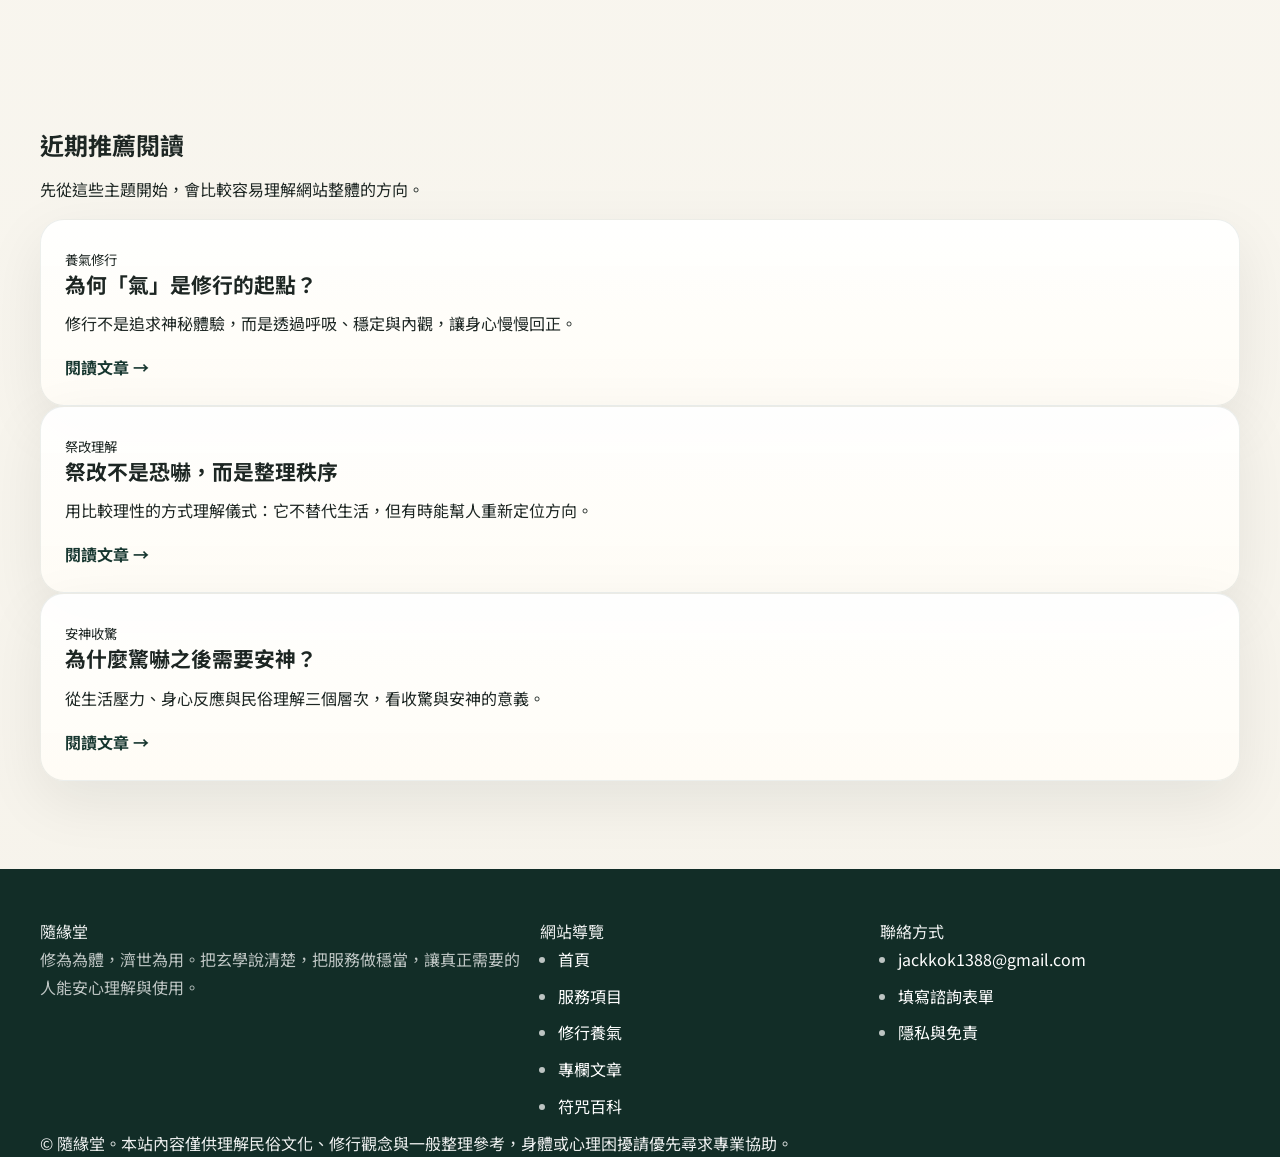
==== commit 350bfcf4: "Add files via upload" ====
--- a/index.html
+++ b/index.html
@@ -1,328 +1,176 @@
 <!DOCTYPE html>
-<html lang="zh-TW">
+<html lang="zh-Hant-TW">
 <head>
   <meta charset="UTF-8">
   <meta name="viewport" content="width=device-width, initial-scale=1.0">
-  <title>隨緣堂｜道家玄學・修行・祭改・收驚</title>
-  <meta name="description" content="隨緣堂提供道家修行、祭改、收驚、符咒知識與靈性諮詢服務。以修為為本，濟世為用，協助個人回歸安定與清明。">
-  <meta name="keywords" content="收驚,祭改,符咒,道家修行,玄學,陰陽調和,靈性諮詢">
-  <meta name="robots" content="index,follow">
-  <meta property="og:title" content="隨緣堂｜道家玄學・修行・祭改・收驚">
-  <meta property="og:description" content="修為為本，濟世為用。道家修行、祭改、收驚與符咒知識的整合平台。">
+  <title>隨緣堂｜修心養氣、安神解厄、道家修行與民俗服務</title>
+  <meta name="description" content="隨緣堂以修心養氣為本，整理收驚、祭改、祈福與陰陽調和等民俗服務，用清楚、穩當、不誇張的方式陪伴每位需要安定與方向的人。">
+  <meta name="keywords" content="收驚,祭改,祈福,符咒,陰陽調和,道家修行,安神,民俗服務">
+  <link rel="canonical" href="https://eason1388.github.io/sov1/">
+  <meta property="og:title" content="隨緣堂｜修心養氣、安神解厄、道家修行與民俗服務">
+  <meta property="og:description" content="把玄學說清楚，把服務做穩當，讓人回到安定與清明。">
   <meta property="og:type" content="website">
   <meta property="og:url" content="https://eason1388.github.io/sov1/">
-  <meta name="theme-color" content="#0b0703">
-  <link rel="canonical" href="https://eason1388.github.io/sov1/">
+  <meta name="theme-color" content="#080500">
   <link rel="preconnect" href="https://fonts.googleapis.com">
   <link rel="preconnect" href="https://fonts.gstatic.com" crossorigin>
-  <link href="https://fonts.googleapis.com/css2?family=Noto+Serif+TC:wght@300;400;500;700;900&family=Noto+Sans+TC:wght@300;400;500;700&family=Ma+Shan+Zheng&display=swap" rel="stylesheet">
-  <style>
-    :root{
-      --bg:#0b0703; --bg2:#130c05; --panel:#171007; --line:rgba(212,144,8,.28);
-      --gold:#d9a441; --gold2:#f0c768; --text:#ead8b6; --muted:#b89d73; --red:#b72913; --red2:#8b1f0f;
-      --green:#235f3c; --shadow:0 20px 50px rgba(0,0,0,.38);
-      --max:1200px;
-    }
-    *{box-sizing:border-box}
-    html{scroll-behavior:smooth}
-    body{margin:0;background:radial-gradient(circle at top,#1a1005 0,#0b0703 45%,#070401 100%);color:var(--text);font-family:'Noto Serif TC',serif;line-height:1.9}
-    a{text-decoration:none;color:inherit}
-    img{max-width:100%;display:block}
-    .wrap{width:min(var(--max),92vw);margin:auto}
-    .nav{position:sticky;top:0;z-index:50;background:rgba(11,7,3,.9);backdrop-filter:blur(10px);border-bottom:1px solid var(--line)}
-    .nav .wrap{display:flex;justify-content:space-between;align-items:center;padding:14px 0;gap:20px}
-    .brand{display:flex;align-items:center;gap:14px}
-    .brand-mark{width:42px;height:42px;border:1px solid rgba(240,199,104,.6);border-radius:50%;display:grid;place-items:center;color:var(--gold2);font-size:18px;box-shadow:0 0 20px rgba(240,199,104,.15) inset}
-    .brand-name{font-family:'Ma Shan Zheng',cursive;font-size:2rem;color:var(--gold2);letter-spacing:.08em}
-    .nav-links{display:flex;gap:24px;align-items:center;font-family:'Noto Sans TC',sans-serif;font-size:.95rem;color:var(--muted)}
-    .nav-links a:hover{color:var(--gold2)}
-    .btn{display:inline-flex;align-items:center;justify-content:center;gap:10px;padding:14px 26px;border-radius:999px;font-family:'Noto Sans TC',sans-serif;font-size:.95rem;letter-spacing:.15em;transition:.25s}
-    .btn-primary{background:linear-gradient(135deg,var(--red),var(--red2));color:#fff;box-shadow:0 10px 25px rgba(183,41,19,.28)}
-    .btn-primary:hover{transform:translateY(-2px)}
-    .btn-secondary{border:1px solid rgba(240,199,104,.35);color:var(--gold2);background:rgba(255,255,255,.02)}
-    .btn-secondary:hover{background:rgba(240,199,104,.08)}
-    .hero{position:relative;overflow:hidden}
-    .hero::before,.hero::after{content:"";position:absolute;inset:auto;width:42vw;height:42vw;border-radius:50%;filter:blur(90px);pointer-events:none}
-    .hero::before{top:-18vw;left:-10vw;background:rgba(183,41,19,.14)}
-    .hero::after{right:-12vw;top:4vw;background:rgba(217,164,65,.1)}
-    .hero .wrap{display:grid;grid-template-columns:1.08fr .92fr;gap:42px;align-items:center;padding:78px 0 56px}
-    .eyebrow{font-family:'Noto Sans TC',sans-serif;color:var(--gold);letter-spacing:.35em;font-size:.82rem;text-transform:uppercase}
-    .hero h1{font-family:'Ma Shan Zheng',cursive;font-size:clamp(4rem,10vw,8rem);line-height:.95;margin:18px 0 10px;color:#f7ead1;text-shadow:0 8px 40px rgba(0,0,0,.35)}
-    .hero .sub{font-family:'Noto Sans TC',sans-serif;color:var(--gold);letter-spacing:.5em;font-size:1rem;margin-bottom:22px}
-    .hero p{font-size:1.15rem;color:var(--text);max-width:42rem}
-    .hero-actions{display:flex;gap:14px;flex-wrap:wrap;margin-top:28px}
-    .hero-card{background:linear-gradient(180deg,rgba(255,255,255,.03),rgba(255,255,255,.01));border:1px solid var(--line);border-radius:28px;padding:28px;box-shadow:var(--shadow);position:relative;overflow:hidden}
-    .hero-card::before{content:"";position:absolute;inset:0;background:linear-gradient(135deg,rgba(240,199,104,.08),transparent 42%,rgba(35,95,60,.08));pointer-events:none}
-    .taiqi{aspect-ratio:1/1;max-width:420px;margin:0 auto;border-radius:50%;display:grid;place-items:center;position:relative}
-    .taiqi::before{content:"";position:absolute;inset:0;border-radius:50%;border:1px dashed rgba(240,199,104,.28);animation:spin 32s linear infinite}
-    .taiji-core{width:72%;aspect-ratio:1;border-radius:50%;background:conic-gradient(from 180deg,#111 0 50%,#b78632 50% 100%);position:relative;box-shadow:0 0 40px rgba(240,199,104,.16), inset 0 0 24px rgba(0,0,0,.35)}
-    .taiji-core::before,.taiji-core::after{content:"";position:absolute;left:50%;transform:translateX(-50%);width:50%;aspect-ratio:1;border-radius:50%}
-    .taiji-core::before{top:0;background:#111}
-    .taiji-core::after{bottom:0;background:#b78632}
-    .taiji-dot1,.taiji-dot2{position:absolute;left:50%;transform:translateX(-50%);width:12%;aspect-ratio:1;border-radius:50%}
-    .taiji-dot1{top:25%;background:#b78632}
-    .taiji-dot2{bottom:25%;background:#111}
-    @keyframes spin{to{transform:rotate(360deg)}}
-    .stats{display:grid;grid-template-columns:repeat(4,1fr);border-top:1px solid var(--line);border-bottom:1px solid var(--line);margin-top:24px}
-    .stat{text-align:center;padding:22px 10px;background:rgba(255,255,255,.015)}
-    .stat b{display:block;font-family:'Ma Shan Zheng',cursive;font-size:2.2rem;color:var(--gold2);margin-bottom:4px}
-    .stat span{font-family:'Noto Sans TC',sans-serif;font-size:.85rem;color:var(--muted);letter-spacing:.2em}
-    .marquee{overflow:hidden;border-top:1px solid var(--line);border-bottom:1px solid var(--line);background:#090502}
-    .marquee-track{display:flex;min-width:max-content;animation:marq 28s linear infinite}
-    .marquee span{padding:16px 40px;color:var(--gold);font-family:'Ma Shan Zheng',cursive;font-size:1.3rem;white-space:nowrap}
-    @keyframes marq{to{transform:translateX(-50%)}}
-    section{padding:82px 0}
-    .section-head{display:grid;grid-template-columns:1fr 1fr;gap:30px;align-items:end;margin-bottom:34px}
-    .section-head h2{font-family:'Ma Shan Zheng',cursive;font-size:clamp(2.5rem,5vw,4.3rem);line-height:1.1;margin:.2em 0;color:#f6e8ce}
-    .section-head p{color:var(--muted);font-size:1.06rem}
-    .cards-3{display:grid;grid-template-columns:repeat(3,1fr);gap:22px}
-    .card{background:linear-gradient(180deg,rgba(255,255,255,.03),rgba(255,255,255,.012));border:1px solid var(--line);border-radius:26px;padding:28px;box-shadow:var(--shadow)}
-    .channel h3,.article h3,.service h3,.seo h3{font-family:'Ma Shan Zheng',cursive;font-size:2rem;color:#f6e8ce;margin:.2em 0}
-    .channel small,.article small,.service small,.seo small{display:block;color:var(--gold);font-family:'Noto Sans TC',sans-serif;letter-spacing:.2em;margin-bottom:14px}
-    .channel p,.article p,.service p,.seo p{color:var(--muted)}
-    .channel .go,.article .go{display:inline-block;margin-top:14px;color:var(--gold2);font-family:'Noto Sans TC',sans-serif;letter-spacing:.15em}
-    .dual{display:grid;grid-template-columns:1fr 1fr;gap:22px}
-    .service-grid{display:grid;grid-template-columns:repeat(2,1fr);gap:22px}
-    .service{position:relative;overflow:hidden}
-    .service::after{content:"";position:absolute;inset:auto -40px -40px auto;width:120px;height:120px;background:radial-gradient(circle,rgba(240,199,104,.16),transparent 70%)}
-    .consult{display:grid;grid-template-columns:1fr 1fr;gap:28px;align-items:start}
-    .contact-box{background:linear-gradient(180deg,rgba(183,41,19,.08),rgba(255,255,255,.02));border:1px solid rgba(183,41,19,.26)}
-    .contact-box a{color:var(--gold2);word-break:break-all}
-    form{display:grid;gap:16px}
-    label{font-family:'Noto Sans TC',sans-serif;color:var(--muted);font-size:.9rem;letter-spacing:.12em}
-    input,select,textarea{width:100%;padding:15px 16px;border-radius:16px;border:1px solid rgba(240,199,104,.2);background:#0e0904;color:var(--text);font:inherit}
-    textarea{min-height:140px;resize:vertical}
-    .note{font-size:.92rem;color:var(--muted)}
-    .seo-grid{display:grid;grid-template-columns:repeat(3,1fr);gap:22px}
-    .footer{border-top:1px solid var(--line);padding:32px 0 56px;color:var(--muted);font-family:'Noto Sans TC',sans-serif;font-size:.92rem}
-    .footer .wrap{display:flex;justify-content:space-between;gap:20px;flex-wrap:wrap}
-    .reveal{opacity:0;transform:translateY(26px);transition:all .7s ease}
-    .reveal.on{opacity:1;transform:none}
-    @media (max-width:1000px){
-      .hero .wrap,.section-head,.consult,.dual,.service-grid,.seo-grid,.cards-3{grid-template-columns:1fr}
-      .stats{grid-template-columns:repeat(2,1fr)}
-    }
-    @media (max-width:760px){
-      .nav .wrap{padding:12px 0}.nav-links{display:none}.hero .wrap{padding-top:56px}
-      .hero p{font-size:1rem}.stats{grid-template-columns:1fr 1fr}.btn{width:100%}.hero-actions{display:grid}
-      section{padding:62px 0}.card{padding:22px}.brand-name{font-size:1.7rem}
-    }
-  </style>
+  <link href="https://fonts.googleapis.com/css2?family=Noto+Sans+TC:wght@400;500;700&family=Noto+Serif+TC:wght@400;700&family=Ma+Shan+Zheng&display=swap" rel="stylesheet">
+  <link rel="stylesheet" href="assets/css/styles.css">
 </head>
 <body>
-  <nav class="nav">
-    <div class="wrap">
-      <a href="index.html" class="brand" aria-label="隨緣堂首頁">
-        <span class="brand-mark">☯</span>
-        <span class="brand-name">隨緣堂</span>
+  <a class="skip-link" href="#main">跳至主要內容</a>
+  <header class="site-header">
+    <div class="container header-inner">
+      <a class="brand" href="index.html">
+        <img class="brand-logo" src="assets/img/logo.svg" alt="隨緣堂標誌">
+        <div>
+          <div class="brand-name">隨緣堂</div>
+          <div class="brand-tag">修為為體・濟世為用・冥陽兩利</div>
+        </div>
       </a>
-      <div class="nav-links">
-        <a href="#channels">三大頻道</a>
-        <a href="articles.html">修行文苑</a>
+      <nav class="nav" aria-label="主要選單">
+        <a href="services.html">服務項目</a>
+        <a href="practice.html">修行養氣</a>
+        <a href="articles.html">專欄文章</a>
         <a href="talisman.html">符咒百科</a>
-        <a href="#consult" class="btn btn-primary">預約諮詢</a>
-      </div>
-    </div>
-  </nav>
-
-  <header class="hero">
-    <div class="wrap">
-      <div>
-        <div class="eyebrow">SUIYUANTANG · 道家修行與濟世</div>
-        <h1>隨緣堂</h1>
-        <div class="sub">修為為體・濟世為用</div>
-        <p>以修行養氣為根本，以祭改、收驚、陰陽調理為實務助緣。隨緣堂整合道家玄理、符咒知識與靈性諮詢，提供一個兼顧深度、信任感與現代閱讀體驗的完整平台。</p>
-        <div class="hero-actions">
-          <a class="btn btn-primary" href="#consult">立即預約諮詢</a>
-          <a class="btn btn-secondary" href="articles.html">閱讀修行文章</a>
-        </div>
-      </div>
-      <div class="hero-card reveal">
-        <div class="taiqi" aria-hidden="true">
-          <div class="taiji-core">
-            <div class="taiji-dot1"></div>
-            <div class="taiji-dot2"></div>
-          </div>
-        </div>
-      </div>
-    </div>
-    <div class="wrap stats reveal">
-      <div class="stat"><b>修</b><span>修行養氣</span></div>
-      <div class="stat"><b>解</b><span>祭改解厄</span></div>
-      <div class="stat"><b>安</b><span>收驚安神</span></div>
-      <div class="stat"><b>和</b><span>陰陽調和</span></div>
+        <a href="about.html">關於我們</a>
+        <a class="btn btn-primary" href="contact.html">預約諮詢</a>
+      </nav>
     </div>
   </header>
 
-  <div class="marquee">
-    <div class="marquee-track">
-      <span>道可道，非常道</span><span>上善若水，水善利萬物</span><span>知人者智，自知者明</span><span>致虛極，守靜篤</span><span>天之道，利而不害</span><span>道生一，一生二，二生三，三生萬物</span>
-      <span>道可道，非常道</span><span>上善若水，水善利萬物</span><span>知人者智，自知者明</span><span>致虛極，守靜篤</span><span>天之道，利而不害</span><span>道生一，一生二，二生三，三生萬物</span>
-    </div>
-  </div>
+  <main id="main">
+    <section class="hero">
+      <div class="container hero-grid">
+        <div>
+          <span class="eyebrow">SUIYUANTANG · 修心養氣・安神解厄</span>
+          <h1>修心養氣，安神解厄，<br>讓人回到安定與清明</h1>
+          <p class="lead">隨緣堂以道家修行為根本，並以合宜、理性的方式整理收驚、祭改、祈福與陰陽調和等民俗服務。我們不以恐嚇與神秘取信，而是陪你把混亂說清楚、把狀態整理穩，讓生活重新有方向。</p>
+          <div class="hero-actions">
+            <a class="btn btn-primary" href="contact.html">立即諮詢</a>
+            <a class="btn btn-secondary" href="services.html">查看服務內容</a>
+          </div>
+        </div>
+        <aside class="hero-card">
+          <span class="pill">服務原則</span>
+          <div class="spacer-md"></div>
+          <ul class="list-clean">
+            <li>先看生活與身心，再評估是否需要民俗協助。</li>
+            <li>不誇大、不恐嚇、不亂下結論。</li>
+            <li>重視安定、整理與實際可行的方向。</li>
+            <li>聯絡方式僅保留信箱：jackkok1388@gmail.com</li>
+          </ul>
+          <div class="spacer-md"></div>
+          <div class="callout">玄學不是把事情講得更可怕，而是幫助一個人回到比較能面對生活的位置。</div>
+        </aside>
+      </div>
+    </section>
 
-  <section id="channels">
-    <div class="wrap">
-      <div class="section-head">
-        <div>
-          <div class="eyebrow">THREE CHANNELS · 三大頻道</div>
-          <h2>法脈三途<br>引領修行</h2>
-        </div>
-        <p>首頁先講清楚「修行」、「法事」、「陰陽調和」三個主軸，讓第一次進站的人馬上知道你在做什麼，也讓 Google 更容易理解網站內容結構。</p>
-      </div>
-      <div class="cards-3">
-        <a class="card channel reveal" href="articles.html">
-          <small>01 · CULTIVATION</small>
-          <h3>清靜經緯</h3>
-          <p>聚焦內功修行、呼吸吐納、陰陽五行、打坐養氣與道家哲理，建立網站的深度與公信力。</p>
-          <span class="go">進入修行文苑 →</span>
-        </a>
-        <a class="card channel reveal" href="talisman.html">
-          <small>02 · RITUAL ARTS</small>
-          <h3>法露恩光</h3>
-          <p>整理祭改、收驚、護身、祈福等主題，讓讀者理解服務方向與基本原理，不走恐嚇路線。</p>
-          <span class="go">進入符咒百科 →</span>
-        </a>
-        <div class="card channel reveal">
-          <small>03 · YIN-YANG BALANCE</small>
-          <h3>幽冥通牒</h3>
-          <p>以理性角度談陰陽失衡、家宅不安、冤親債主與靈性困擾，強調先醫後玄、先穩定再處理。</p>
-          <span class="go">首頁內容整合展示</span>
+    <section class="section">
+      <div class="container">
+        <h2 class="section-title">三個核心方向</h2>
+        <p class="section-intro">我們把網站整理成三個清楚的入口：先從修行與理解出發，再看服務與儀式，最後進一步閱讀更完整的專欄內容。</p>
+        <div class="grid-3">
+          <article class="card">
+            <small class="meta">01 · 修行</small>
+            <h3>修行養氣</h3>
+            <p>從呼吸、靜心、養氣到生活節律，回到比較穩的身心狀態，是很多轉化真正開始的地方。</p>
+            <div class="spacer-md"></div>
+            <a class="read-more" href="practice.html">了解修行養氣 →</a>
+          </article>
+          <article class="card">
+            <small class="meta">02 · 服務</small>
+            <h3>安神解厄</h3>
+            <p>當人處在驚嚇、不安、長期卡關或反覆不順時，適當的儀式有時是一種生活與情緒的整理方式。</p>
+            <div class="spacer-md"></div>
+            <a class="read-more" href="services.html">查看服務方向 →</a>
+          </article>
+          <article class="card">
+            <small class="meta">03 · 理解</small>
+            <h3>專欄閱讀</h3>
+            <p>我們希望把玄學說清楚，讓你知道什麼該交給專業、什麼可交給修行與儀式調整，減少混亂與誤解。</p>
+            <div class="spacer-md"></div>
+            <a class="read-more" href="articles.html">開始閱讀文章 →</a>
+          </article>
         </div>
       </div>
-    </div>
-  </section>
+    </section>
 
-  <section>
-    <div class="wrap dual">
-      <div class="card reveal">
-        <div class="eyebrow">FEATURED ARTICLE · 內容導流</div>
-        <h2 style="font-family:'Ma Shan Zheng',cursive;font-size:2.8rem;line-height:1.2;margin:.2em 0;">從養氣開始<br>讓修行落地</h2>
-        <p>修行不是抽象口號，而是從呼吸、作息、心念與身體感受開始。若網站內容能先讓讀者感到安定與被理解，再引導至諮詢服務，轉換率會比一開始就推銷更高。</p>
-        <div style="margin-top:18px"><a class="btn btn-secondary" href="articles.html">查看完整文章與案例</a></div>
+    <section class="section">
+      <div class="container grid-2">
+        <div>
+          <span class="eyebrow">BRAND POSITION · 品牌立場</span>
+          <h2 class="section-title">不是賣神奇，<br>而是把事情整理清楚</h2>
+          <p class="section-intro">很多困擾其實同時包含情緒壓力、生活節奏失衡、人際關係卡住，或對某些經驗無法安放。修行與民俗服務的價值，不在於誇大，而在於幫助一個人重新回到穩定、安定與可面對的狀態。</p>
+          <div class="callout">我們的基本原則：先安生活，再談能量；先辨現況，再談解法；先求穩定，再求轉化。</div>
+        </div>
+        <div class="card">
+          <h3>適合先從哪裡開始？</h3>
+          <ul class="list-clean">
+            <li>想先理解修行觀念：從 <a href="practice.html" class="highlight">修行養氣</a> 開始。</li>
+            <li>正在思考是否需要儀式整理：先看 <a href="services.html" class="highlight">服務項目</a>。</li>
+            <li>想慢慢閱讀完整觀點：進入 <a href="articles.html" class="highlight">專欄文章</a>。</li>
+            <li>想了解符咒類別與界線：可看 <a href="talisman.html" class="highlight">符咒百科</a>。</li>
+          </ul>
+        </div>
       </div>
-      <div class="card reveal">
-        <div class="eyebrow">DAILY WISDOM · 每日法語</div>
-        <blockquote id="quoteText" style="font-family:'Ma Shan Zheng',cursive;font-size:2.1rem;line-height:1.7;color:#f6e8ce;margin:0 0 12px"></blockquote>
-        <p id="quoteSrc" class="note"></p>
+    </section>
+
+    <section class="section">
+      <div class="container">
+        <h2 class="section-title">近期推薦閱讀</h2>
+        <p class="section-intro">先從這些主題開始，會比較容易理解網站整體的方向。</p>
+        <div class="grid-3">
+          <article class="card article-card">
+            <small class="meta">養氣修行</small>
+            <h3>為何「氣」是修行的起點？</h3>
+            <p>修行不是追求神秘體驗，而是透過呼吸、穩定與內觀，讓身心慢慢回正。</p>
+            <a class="read-more" href="articles.html#article-qi">閱讀文章 →</a>
+          </article>
+          <article class="card article-card">
+            <small class="meta">祭改理解</small>
+            <h3>祭改不是恐嚇，而是整理秩序</h3>
+            <p>用比較理性的方式理解儀式：它不替代生活，但有時能幫人重新定位方向。</p>
+            <a class="read-more" href="articles.html#article-ritual">閱讀文章 →</a>
+          </article>
+          <article class="card article-card">
+            <small class="meta">安神收驚</small>
+            <h3>為什麼驚嚇之後需要安神？</h3>
+            <p>從生活壓力、身心反應與民俗理解三個層次，看收驚與安神的意義。</p>
+            <a class="read-more" href="articles.html#article-calm">閱讀文章 →</a>
+          </article>
+        </div>
+      </div>
+    </section>
+  </main>
+
+  <footer class="site-footer">
+    <div class="container footer-grid">
+      <div>
+        <div class="brand-name">隨緣堂</div>
+        <p>修為為體，濟世為用。把玄學說清楚，把服務做穩當，讓真正需要的人能安心理解與使用。</p>
+      </div>
+      <div>
+        <div class="footer-title">網站導覽</div>
+        <ul class="footer-links">
+          <li><a href="index.html">首頁</a></li>
+          <li><a href="services.html">服務項目</a></li>
+          <li><a href="practice.html">修行養氣</a></li>
+          <li><a href="articles.html">專欄文章</a></li>
+          <li><a href="talisman.html">符咒百科</a></li>
+        </ul>
+      </div>
+      <div>
+        <div class="footer-title">聯絡方式</div>
+        <ul class="footer-links">
+          <li><a href="mailto:jackkok1388@gmail.com">jackkok1388@gmail.com</a></li>
+          <li><a href="contact.html">填寫諮詢表單</a></li>
+          <li><a href="privacy.html">隱私與免責</a></li>
+        </ul>
       </div>
     </div>
-  </section>
-
-  <section>
-    <div class="wrap">
-      <div class="section-head">
-        <div>
-          <div class="eyebrow">SERVICES · 實務服務</div>
-          <h2>可直接接案的<br>服務版塊</h2>
-        </div>
-        <p>這一區已經把商業化需要的服務入口放好。之後你要發文章、做廣告、放社群連結，都可以直接導回這裡。</p>
-      </div>
-      <div class="service-grid">
-        <div class="card service reveal"><small>RITUAL</small><h3>祭改解厄</h3><p>針對流年不順、五行失衡、長期阻滯感，提供儀式方向與實務說明。</p></div>
-        <div class="card service reveal"><small>HEALING</small><h3>收驚安神</h3><p>從心神不寧、驚嚇後失眠、情緒飄忽等角度切入，先安神再判斷是否需要進一步處理。</p></div>
-        <div class="card service reveal"><small>PROTECTION</small><h3>護身與祈福</h3><p>護身、平安、祈福、淨化相關知識與應用方向整理成清楚頁面，提升信任感。</p></div>
-        <div class="card service reveal"><small>ENVIRONMENT</small><h3>陰陽調和</h3><p>家宅不安、空間壓迫感、陰陽失調等主題，提供理性解說與諮詢入口。</p></div>
-      </div>
-    </div>
-  </section>
-
-  <section>
-    <div class="wrap">
-      <div class="section-head">
-        <div>
-          <div class="eyebrow">SEO & FLOW · 自動流量架構</div>
-          <h2>網站已含 SEO 基礎<br>適合持續發文章</h2>
-        </div>
-        <p>這個版本已經幫你把首頁標題、描述、關鍵字、canonical、robots 與 sitemap 架好。接下來只要穩定新增文章，Google 才會慢慢收錄與排名。</p>
-      </div>
-      <div class="seo-grid">
-        <div class="card seo reveal"><small>SEO 01</small><h3>關鍵字</h3><p>首頁已放入收驚、祭改、符咒、道家修行、陰陽調和等核心關鍵字。</p></div>
-        <div class="card seo reveal"><small>SEO 02</small><h3>收錄</h3><p>已附 robots.txt 與 sitemap.xml，方便搜尋引擎理解網站頁面結構。GitHub Pages 可正常被收錄。 </p></div>
-        <div class="card seo reveal"><small>SEO 03</small><h3>導流</h3><p>首頁、文章頁、符咒頁彼此互相連結，對 SEO 與使用者停留時間都比較有利。</p></div>
-      </div>
-    </div>
-  </section>
-
-  <section id="consult">
-    <div class="wrap consult">
-      <div>
-        <div class="section-head" style="grid-template-columns:1fr;gap:8px;margin-bottom:20px">
-          <div class="eyebrow">CONSULTATION · 預約諮詢</div>
-          <h2>表單已可直接寄到 Gmail</h2>
-        </div>
-        <div class="card contact-box reveal">
-          <h3 style="font-family:'Ma Shan Zheng',cursive;font-size:2rem;margin-top:0;color:#f6e8ce">聯絡方式</h3>
-          <p style="margin:0">Email：<a href="mailto:jackkok1388@gmail.com">jackkok1388@gmail.com</a></p>
-          <p class="note" style="margin-top:12px">表單使用 FormSubmit 串接。第一次送出後，系統會寄一封啟用信到你的 Gmail。你只要去信箱點一次確認，之後網站表單就會正式開始收件。FormSubmit 提供這種免後端 HTML 表單收件方式。 citeturn773611search0turn773611search1turn773611search5</p>
-        </div>
-      </div>
-      <div class="card reveal">
-        <form action="https://formsubmit.co/jackkok1388@gmail.com" method="POST">
-          <input type="hidden" name="_subject" value="隨緣堂網站新諮詢">
-          <input type="hidden" name="_template" value="table">
-          <input type="hidden" name="_captcha" value="false">
-          <input type="hidden" name="_next" value="https://eason1388.github.io/sov1/?sent=1#consult">
-          <label>姓名
-            <input type="text" name="姓名" placeholder="請輸入姓名" required>
-          </label>
-          <label>Email
-            <input type="email" name="email" placeholder="請輸入你的 Email" required>
-          </label>
-          <label>諮詢類別
-            <select name="諮詢類別" required>
-              <option value="">請選擇</option>
-              <option>祭改解厄</option>
-              <option>收驚安神</option>
-              <option>護身祈福</option>
-              <option>陰陽調和</option>
-              <option>修行與養氣</option>
-              <option>其他問題</option>
-            </select>
-          </label>
-          <label>問題描述
-            <textarea name="問題描述" placeholder="請簡單描述目前情況，越清楚越好。" required></textarea>
-          </label>
-          <button class="btn btn-primary" type="submit">送出諮詢</button>
-          <p class="note">表單欄位都有 name 屬性，這樣提交內容才會完整寄到你的信箱；FormSubmit 文件也明確提到這一點。 citeturn773611search0turn773611search5</p>
-        </form>
-      </div>
-    </div>
-  </section>
-
-  <footer class="footer">
-    <div class="wrap">
-      <span>© 2026 隨緣堂 · 道家玄學網站</span>
-      <span>聯絡信箱：jackkok1388@gmail.com</span>
-    </div>
+    <div class="container copyright">© <span data-year></span> 隨緣堂。本站內容僅供理解民俗文化、修行觀念與一般整理參考，身體或心理困擾請優先尋求專業協助。</div>
   </footer>
-
-  <script>
-    const quotes = [
-      ['致虛極，守靜篤，萬物並作，吾以觀復。','《道德經》第十六章'],
-      ['上善若水，水善利萬物而不爭。','《道德經》第八章'],
-      ['知人者智，自知者明；勝人者有力，自勝者強。','《道德經》第三十三章'],
-      ['天之道，利而不害；聖人之道，為而不爭。','《道德經》第八十一章']
-    ];
-    const picked = quotes[Math.floor(Math.random()*quotes.length)];
-    document.getElementById('quoteText').textContent = picked[0];
-    document.getElementById('quoteSrc').textContent = '—— ' + picked[1];
-
-    const obs = new IntersectionObserver(entries => {
-      entries.forEach(entry => {
-        if(entry.isIntersecting) entry.target.classList.add('on');
-      });
-    }, {threshold: .1});
-    document.querySelectorAll('.reveal').forEach(el => obs.observe(el));
-
-    const sent = new URLSearchParams(location.search).get('sent');
-    if (sent === '1') {
-      const msg = document.createElement('div');
-      msg.textContent = '表單已送出。若這是第一次使用，請到 jackkok1388@gmail.com 收啟用信並完成確認。';
-      msg.style.cssText = 'position:fixed;left:50%;bottom:20px;transform:translateX(-50%);background:#1d1208;color:#f6e8ce;border:1px solid rgba(240,199,104,.35);padding:14px 18px;border-radius:14px;z-index:99;box-shadow:0 10px 30px rgba(0,0,0,.3);font-family:"Noto Sans TC",sans-serif;max-width:min(92vw,720px)';
-      document.body.appendChild(msg);
-      setTimeout(()=>msg.remove(),7000);
-    }
-  </script>
+  <script src="assets/js/site.js"></script>
 </body>
 </html>
--- a/assets/css/styles.css
+++ b/assets/css/styles.css
@@ -0,0 +1,281 @@
+
+:root{
+  --bg:#f6f3eb;
+  --surface:#fffdf8;
+  --surface-2:#efe9dd;
+  --ink:#1d2623;
+  --muted:#5c675f;
+  --line:rgba(22,54,47,.14);
+  --brand:#16362f;
+  --brand-2:#2f5b50;
+  --accent:#b99255;
+  --accent-2:#dbc79d;
+  --success:#3c6a59;
+  --shadow:0 20px 60px rgba(17,30,25,.08);
+  --radius:24px;
+  --radius-sm:16px;
+  --container:1200px;
+  --narrow:760px;
+  --font: "Noto Sans TC","PingFang TC","Microsoft JhengHei",system-ui,sans-serif;
+}
+*{box-sizing:border-box}
+html{scroll-behavior:smooth}
+body{
+  margin:0;
+  font-family:var(--font);
+  background:
+    radial-gradient(circle at top right, rgba(185,146,85,.08), transparent 25%),
+    linear-gradient(180deg, #fbf9f3 0%, var(--bg) 100%);
+  color:var(--ink);
+  line-height:1.75;
+}
+img{max-width:100%;display:block}
+a{color:var(--brand);text-decoration:none}
+a:hover{color:var(--brand-2)}
+h1,h2,h3,h4{line-height:1.2;margin:0 0 .6em}
+p,ul,ol,blockquote{margin:0 0 1em}
+.container{width:min(calc(100% - 2rem),var(--container));margin-inline:auto}
+.narrow{width:min(calc(100% - 2rem),var(--narrow));margin-inline:auto}
+.section{padding:5.5rem 0}
+.section-alt{background:linear-gradient(180deg, rgba(47,91,80,.04), rgba(185,146,85,.03))}
+.section-head{max-width:760px;margin:0 auto 2rem;text-align:center}
+.section-head.left{text-align:left;margin-inline:0}
+.eyebrow{
+  display:inline-block;
+  padding:.32rem .72rem;
+  border:1px solid rgba(185,146,85,.35);
+  border-radius:999px;
+  color:var(--brand-2);
+  background:rgba(255,255,255,.6);
+  font-size:.92rem;
+  letter-spacing:.06em;
+  margin-bottom:1rem
+}
+.lead{font-size:1.15rem;color:var(--muted)}
+.muted{color:var(--muted)}
+.skip-link{
+  position:absolute;left:-9999px;top:0;background:#fff;padding:1rem;z-index:99
+}
+.skip-link:focus{left:1rem;top:1rem}
+
+.site-header{
+  position:sticky;top:0;z-index:20;
+  background:rgba(251,249,243,.84);
+  backdrop-filter:blur(14px);
+  border-bottom:1px solid var(--line)
+}
+.header-row{
+  display:flex;align-items:center;justify-content:space-between;
+  min-height:82px;gap:1rem
+}
+.brand{display:flex;align-items:center;gap:.9rem;min-width:0}
+.brand-mark{width:48px;height:48px;flex:none}
+.brand-title{display:block;font-size:1.16rem;font-weight:800;color:var(--ink)}
+.brand-sub{display:block;font-size:.84rem;color:var(--muted)}
+.site-nav{display:flex;align-items:center;gap:1.1rem}
+.nav-link{
+  position:relative;padding:.5rem 0;color:var(--ink);font-weight:600;font-size:.95rem
+}
+.nav-link::after{
+  content:"";position:absolute;left:0;bottom:-.15rem;width:100%;height:2px;border-radius:2px;
+  background:linear-gradient(90deg,var(--accent),transparent);
+  transform:scaleX(0);transform-origin:left;transition:transform .25s ease
+}
+.nav-link:hover::after,.nav-link.is-active::after{transform:scaleX(1)}
+.nav-link.is-active{color:var(--brand)}
+.nav-cta{margin-left:.4rem}
+.nav-toggle{
+  display:none;background:none;border:0;padding:.3rem;cursor:pointer
+}
+.nav-toggle span{
+  display:block;width:24px;height:2px;background:var(--ink);margin:5px 0;border-radius:999px
+}
+
+.btn{
+  display:inline-flex;align-items:center;justify-content:center;gap:.5rem;
+  min-height:48px;padding:0 1.25rem;border-radius:999px;font-weight:700;border:1px solid transparent;
+  transition:transform .2s ease,box-shadow .2s ease, background .2s ease;color:white
+}
+.btn:hover{transform:translateY(-1px);box-shadow:0 10px 30px rgba(22,54,47,.16)}
+.btn-primary{background:linear-gradient(135deg,var(--brand),var(--brand-2));color:#fff}
+.btn-secondary{background:#fff;color:var(--brand);border-color:rgba(22,54,47,.16)}
+.btn-ghost{background:transparent;color:var(--brand);border-color:rgba(22,54,47,.18)}
+.btn-large{min-height:56px;padding:0 1.6rem;font-size:1rem}
+
+.hero{position:relative;overflow:hidden}
+.hero-home{padding:5rem 0 4rem}
+.hero-grid{display:grid;grid-template-columns:1.1fr .9fr;gap:2.2rem;align-items:center}
+.hero-copy h1{font-size:clamp(2.3rem,6vw,4.3rem);letter-spacing:-.03em;max-width:12ch}
+.hero-copy .lead{max-width:62ch}
+.hero-actions{display:flex;gap:1rem;flex-wrap:wrap;margin:1.5rem 0 1rem}
+.hero-visual img{
+  width:min(100%,560px);margin-inline:auto;filter:drop-shadow(0 24px 50px rgba(17,30,25,.12))
+}
+.trust-list{
+  display:flex;flex-wrap:wrap;gap:.75rem 1rem;padding:0;list-style:none;margin-top:1.25rem
+}
+.trust-list li{
+  display:flex;align-items:center;gap:.5rem;color:var(--muted);font-size:.95rem
+}
+.trust-list li::before{
+  content:"";width:10px;height:10px;border-radius:999px;background:var(--accent)
+}
+
+.page-hero{
+  padding:4.5rem 0 2rem;
+  background:
+   linear-gradient(180deg, rgba(47,91,80,.08), transparent),
+   radial-gradient(circle at top left, rgba(185,146,85,.12), transparent 28%);
+}
+.page-hero h1{font-size:clamp(2.1rem,4vw,3.5rem)}
+.page-hero .lead{max-width:62ch}
+
+.feature-grid,.service-grid,.service-detail-grid,.encyclopedia-grid,.footer-grid,.contact-grid{
+  display:grid;gap:1.25rem
+}
+.feature-grid{grid-template-columns:repeat(3,1fr)}
+.service-grid{grid-template-columns:repeat(2,1fr)}
+.service-detail-grid{grid-template-columns:repeat(2,1fr)}
+.encyclopedia-grid{grid-template-columns:repeat(2,1fr)}
+.footer-grid{grid-template-columns:1.2fr .8fr .9fr}
+.contact-grid{grid-template-columns:1.1fr .65fr;align-items:start}
+
+.feature-card,.service-card,.detail-card,.ency-card,.article-card,.case-card,
+.side-panel,.quote-panel,.faq-panel,.price-panel,.contact-card,.testimonial-card,.about-panel,
+.warning-box,.art-card{
+  background:linear-gradient(180deg, rgba(255,255,255,.94), rgba(255,252,246,.95));
+  border:1px solid rgba(22,54,47,.08);
+  border-radius:var(--radius);
+  box-shadow:var(--shadow)
+}
+.feature-card,.service-card,.detail-card,.ency-card,.article-card,.case-card,
+.side-panel,.quote-panel,.faq-panel,.price-panel,.testimonial-card,.about-panel,
+.contact-card,.warning-box,.art-card{padding:1.5rem}
+.feature-card a,.article-card a{font-weight:700}
+.feature-kicker,.article-tag{
+  display:inline-flex;padding:.28rem .6rem;border-radius:999px;
+  background:rgba(185,146,85,.16);color:var(--brand-2);font-weight:700;font-size:.82rem;margin-bottom:.8rem
+}
+.split-grid,.two-col-content,.cta-row{
+  display:grid;gap:1.5rem;align-items:start
+}
+.split-grid{grid-template-columns:1.1fr .9fr}
+.two-col-content{grid-template-columns:1.18fr .82fr}
+.principle-list,.case-stack{display:grid;gap:1rem}
+.principle-item{
+  padding:1.25rem 0;border-bottom:1px solid var(--line)
+}
+.principle-item:last-child{border-bottom:0}
+.quote-panel{position:sticky;top:100px}
+.quote-panel blockquote{
+  font-size:1.2rem;line-height:1.6;color:var(--ink);margin:0 0 1rem
+}
+.quote-source{font-size:.92rem;color:var(--muted);margin-bottom:1rem}
+.side-panel h3,.quote-panel h3,.faq-panel h2,.price-panel h3,.contact-card h2{margin-bottom:1rem}
+.service-card ul,.check-list,.tag-list,.footer-links{padding-left:1.15rem}
+.tag-list{display:flex;flex-wrap:wrap;gap:.6rem;list-style:none;padding:0;margin-top:1rem}
+.tag-list li{
+  border:1px solid rgba(22,54,47,.12);background:rgba(255,255,255,.7);
+  padding:.45rem .75rem;border-radius:999px;font-size:.92rem
+}
+.step-list li,.check-list li,.service-card li,.footer-links li{margin-bottom:.55rem}
+.article-list{display:grid;grid-template-columns:repeat(3,1fr);gap:1.25rem}
+.article-card h3{font-size:1.3rem}
+.faq-list details{
+  padding:1rem 0;border-bottom:1px solid var(--line)
+}
+.faq-list summary{
+  cursor:pointer;font-weight:700;list-style:none
+}
+.faq-list summary::-webkit-details-marker{display:none}
+.faq-list summary::after{
+  content:"＋";float:right;color:var(--accent);font-size:1.2rem
+}
+.faq-list details[open] summary::after{content:"－"}
+
+.cta-band{
+  background:linear-gradient(135deg,var(--brand),#20453d 70%, #30594f);
+  color:#fff
+}
+.cta-band .eyebrow{color:#fff;border-color:rgba(255,255,255,.24);background:rgba(255,255,255,.08)}
+.cta-row{grid-template-columns:1fr auto;align-items:center}
+.cta-row h2{margin-bottom:.35rem}
+
+.case-card h3,.detail-card h2,.feature-card h3,.service-card h3,.ency-card h2{font-size:1.35rem}
+.price-card{
+  display:flex;justify-content:space-between;align-items:center;gap:1rem;
+  padding:1rem 0;border-bottom:1px solid var(--line)
+}
+.price-card:last-of-type{border-bottom:0}
+
+.timeline{display:grid;grid-template-columns:repeat(2,1fr);gap:1rem}
+.timeline-item{
+  padding:1.25rem;border-left:4px solid var(--accent);background:rgba(255,255,255,.65);border-radius:0 var(--radius-sm) var(--radius-sm) 0
+}
+.about-panel,.testimonial-card{height:100%}
+.warning-box h2{margin-bottom:.5rem}
+
+.article-prose h2{font-size:clamp(1.7rem,3vw,2.3rem)}
+.article-prose p{font-size:1.05rem;color:#2a322f}
+.article-prose blockquote, article blockquote{
+  margin:1.25rem 0;padding:1rem 1.1rem;border-left:4px solid var(--accent);
+  background:rgba(185,146,85,.08);border-radius:0 12px 12px 0;font-weight:700
+}
+
+.footer-brand{display:flex;gap:.85rem;align-items:flex-start;margin-bottom:1rem}
+.brand-mark-footer{width:44px;height:44px}
+.site-footer{
+  padding-top:3rem;background:#122d27;color:rgba(255,255,255,.92)
+}
+.site-footer a{color:#fff}
+.site-footer .muted, .site-footer p, .site-footer li, .site-footer small{color:rgba(255,255,255,.72)}
+.footer-links{margin:0}
+.footer-bottom{
+  display:flex;justify-content:space-between;gap:1rem;flex-wrap:wrap;
+  border-top:1px solid rgba(255,255,255,.12);padding:1rem 0 2rem;margin-top:2rem
+}
+
+.consult-form{display:grid;gap:1rem}
+.form-row{display:grid;gap:.45rem}
+label{font-weight:700}
+input,textarea,select{
+  width:100%;padding:.95rem 1rem;border-radius:16px;
+  border:1px solid rgba(22,54,47,.16);background:#fff;color:var(--ink);font:inherit
+}
+input:focus,textarea:focus,select:focus{
+  outline:2px solid rgba(47,91,80,.16);border-color:var(--brand-2)
+}
+.checkbox-row{
+  display:flex;gap:.7rem;align-items:flex-start;font-weight:500
+}
+.checkbox-row input{width:auto;margin-top:.35rem}
+.form-status{min-height:1.5rem;color:var(--success);font-weight:700}
+.contact-side{display:grid;gap:1rem}
+
+.art-card{padding:0;overflow:hidden}
+.art-card img{width:100%;height:auto}
+
+@media (max-width: 980px){
+  .hero-grid,.split-grid,.two-col-content,.cta-row,.contact-grid,
+  .feature-grid,.service-grid,.service-detail-grid,.encyclopedia-grid,.article-list,.timeline,.footer-grid{
+    grid-template-columns:1fr
+  }
+  .quote-panel{position:static}
+  .site-nav{
+    position:absolute;inset:82px 1rem auto 1rem;background:rgba(251,249,243,.98);
+    border:1px solid var(--line);border-radius:20px;padding:1rem;flex-direction:column;align-items:stretch;
+    box-shadow:var(--shadow);display:none
+  }
+  .site-nav.is-open{display:flex}
+  .nav-toggle{display:block}
+  .nav-cta{margin-left:0}
+}
+
+@media (max-width: 640px){
+  .section{padding:4rem 0}
+  .hero-home{padding:3.5rem 0 2.5rem}
+  .hero-copy h1{max-width:none}
+  .header-row{min-height:74px}
+  .btn{width:100%}
+  .hero-actions{display:grid;grid-template-columns:1fr}
+}
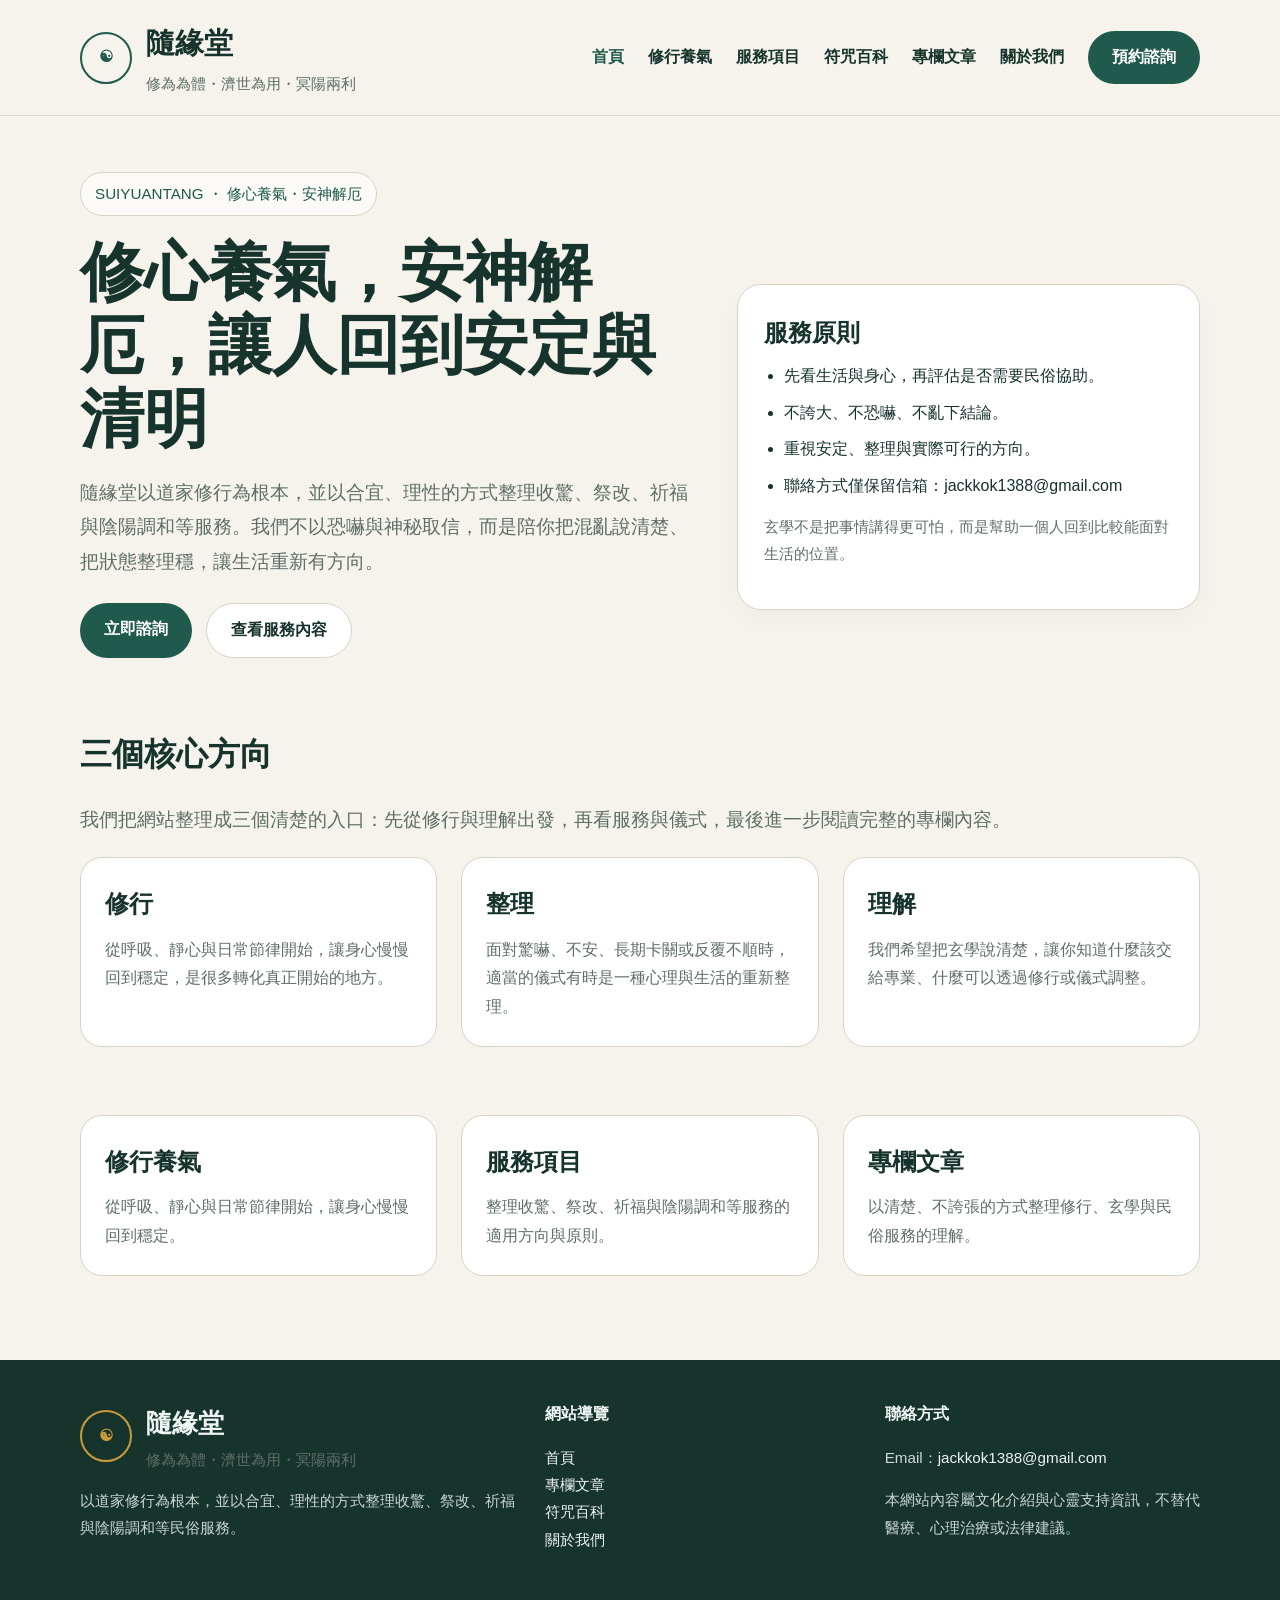
==== commit ae560e1a: "Add files via upload" ====
--- a/index.html
+++ b/index.html
@@ -1,176 +1 @@
-<!DOCTYPE html>
-<html lang="zh-Hant-TW">
-<head>
-  <meta charset="UTF-8">
-  <meta name="viewport" content="width=device-width, initial-scale=1.0">
-  <title>隨緣堂｜修心養氣、安神解厄、道家修行與民俗服務</title>
-  <meta name="description" content="隨緣堂以修心養氣為本，整理收驚、祭改、祈福與陰陽調和等民俗服務，用清楚、穩當、不誇張的方式陪伴每位需要安定與方向的人。">
-  <meta name="keywords" content="收驚,祭改,祈福,符咒,陰陽調和,道家修行,安神,民俗服務">
-  <link rel="canonical" href="https://eason1388.github.io/sov1/">
-  <meta property="og:title" content="隨緣堂｜修心養氣、安神解厄、道家修行與民俗服務">
-  <meta property="og:description" content="把玄學說清楚，把服務做穩當，讓人回到安定與清明。">
-  <meta property="og:type" content="website">
-  <meta property="og:url" content="https://eason1388.github.io/sov1/">
-  <meta name="theme-color" content="#080500">
-  <link rel="preconnect" href="https://fonts.googleapis.com">
-  <link rel="preconnect" href="https://fonts.gstatic.com" crossorigin>
-  <link href="https://fonts.googleapis.com/css2?family=Noto+Sans+TC:wght@400;500;700&family=Noto+Serif+TC:wght@400;700&family=Ma+Shan+Zheng&display=swap" rel="stylesheet">
-  <link rel="stylesheet" href="assets/css/styles.css">
-</head>
-<body>
-  <a class="skip-link" href="#main">跳至主要內容</a>
-  <header class="site-header">
-    <div class="container header-inner">
-      <a class="brand" href="index.html">
-        <img class="brand-logo" src="assets/img/logo.svg" alt="隨緣堂標誌">
-        <div>
-          <div class="brand-name">隨緣堂</div>
-          <div class="brand-tag">修為為體・濟世為用・冥陽兩利</div>
-        </div>
-      </a>
-      <nav class="nav" aria-label="主要選單">
-        <a href="services.html">服務項目</a>
-        <a href="practice.html">修行養氣</a>
-        <a href="articles.html">專欄文章</a>
-        <a href="talisman.html">符咒百科</a>
-        <a href="about.html">關於我們</a>
-        <a class="btn btn-primary" href="contact.html">預約諮詢</a>
-      </nav>
-    </div>
-  </header>
-
-  <main id="main">
-    <section class="hero">
-      <div class="container hero-grid">
-        <div>
-          <span class="eyebrow">SUIYUANTANG · 修心養氣・安神解厄</span>
-          <h1>修心養氣，安神解厄，<br>讓人回到安定與清明</h1>
-          <p class="lead">隨緣堂以道家修行為根本，並以合宜、理性的方式整理收驚、祭改、祈福與陰陽調和等民俗服務。我們不以恐嚇與神秘取信，而是陪你把混亂說清楚、把狀態整理穩，讓生活重新有方向。</p>
-          <div class="hero-actions">
-            <a class="btn btn-primary" href="contact.html">立即諮詢</a>
-            <a class="btn btn-secondary" href="services.html">查看服務內容</a>
-          </div>
-        </div>
-        <aside class="hero-card">
-          <span class="pill">服務原則</span>
-          <div class="spacer-md"></div>
-          <ul class="list-clean">
-            <li>先看生活與身心，再評估是否需要民俗協助。</li>
-            <li>不誇大、不恐嚇、不亂下結論。</li>
-            <li>重視安定、整理與實際可行的方向。</li>
-            <li>聯絡方式僅保留信箱：jackkok1388@gmail.com</li>
-          </ul>
-          <div class="spacer-md"></div>
-          <div class="callout">玄學不是把事情講得更可怕，而是幫助一個人回到比較能面對生活的位置。</div>
-        </aside>
-      </div>
-    </section>
-
-    <section class="section">
-      <div class="container">
-        <h2 class="section-title">三個核心方向</h2>
-        <p class="section-intro">我們把網站整理成三個清楚的入口：先從修行與理解出發，再看服務與儀式，最後進一步閱讀更完整的專欄內容。</p>
-        <div class="grid-3">
-          <article class="card">
-            <small class="meta">01 · 修行</small>
-            <h3>修行養氣</h3>
-            <p>從呼吸、靜心、養氣到生活節律，回到比較穩的身心狀態，是很多轉化真正開始的地方。</p>
-            <div class="spacer-md"></div>
-            <a class="read-more" href="practice.html">了解修行養氣 →</a>
-          </article>
-          <article class="card">
-            <small class="meta">02 · 服務</small>
-            <h3>安神解厄</h3>
-            <p>當人處在驚嚇、不安、長期卡關或反覆不順時，適當的儀式有時是一種生活與情緒的整理方式。</p>
-            <div class="spacer-md"></div>
-            <a class="read-more" href="services.html">查看服務方向 →</a>
-          </article>
-          <article class="card">
-            <small class="meta">03 · 理解</small>
-            <h3>專欄閱讀</h3>
-            <p>我們希望把玄學說清楚，讓你知道什麼該交給專業、什麼可交給修行與儀式調整，減少混亂與誤解。</p>
-            <div class="spacer-md"></div>
-            <a class="read-more" href="articles.html">開始閱讀文章 →</a>
-          </article>
-        </div>
-      </div>
-    </section>
-
-    <section class="section">
-      <div class="container grid-2">
-        <div>
-          <span class="eyebrow">BRAND POSITION · 品牌立場</span>
-          <h2 class="section-title">不是賣神奇，<br>而是把事情整理清楚</h2>
-          <p class="section-intro">很多困擾其實同時包含情緒壓力、生活節奏失衡、人際關係卡住，或對某些經驗無法安放。修行與民俗服務的價值，不在於誇大，而在於幫助一個人重新回到穩定、安定與可面對的狀態。</p>
-          <div class="callout">我們的基本原則：先安生活，再談能量；先辨現況，再談解法；先求穩定，再求轉化。</div>
-        </div>
-        <div class="card">
-          <h3>適合先從哪裡開始？</h3>
-          <ul class="list-clean">
-            <li>想先理解修行觀念：從 <a href="practice.html" class="highlight">修行養氣</a> 開始。</li>
-            <li>正在思考是否需要儀式整理：先看 <a href="services.html" class="highlight">服務項目</a>。</li>
-            <li>想慢慢閱讀完整觀點：進入 <a href="articles.html" class="highlight">專欄文章</a>。</li>
-            <li>想了解符咒類別與界線：可看 <a href="talisman.html" class="highlight">符咒百科</a>。</li>
-          </ul>
-        </div>
-      </div>
-    </section>
-
-    <section class="section">
-      <div class="container">
-        <h2 class="section-title">近期推薦閱讀</h2>
-        <p class="section-intro">先從這些主題開始，會比較容易理解網站整體的方向。</p>
-        <div class="grid-3">
-          <article class="card article-card">
-            <small class="meta">養氣修行</small>
-            <h3>為何「氣」是修行的起點？</h3>
-            <p>修行不是追求神秘體驗，而是透過呼吸、穩定與內觀，讓身心慢慢回正。</p>
-            <a class="read-more" href="articles.html#article-qi">閱讀文章 →</a>
-          </article>
-          <article class="card article-card">
-            <small class="meta">祭改理解</small>
-            <h3>祭改不是恐嚇，而是整理秩序</h3>
-            <p>用比較理性的方式理解儀式：它不替代生活，但有時能幫人重新定位方向。</p>
-            <a class="read-more" href="articles.html#article-ritual">閱讀文章 →</a>
-          </article>
-          <article class="card article-card">
-            <small class="meta">安神收驚</small>
-            <h3>為什麼驚嚇之後需要安神？</h3>
-            <p>從生活壓力、身心反應與民俗理解三個層次，看收驚與安神的意義。</p>
-            <a class="read-more" href="articles.html#article-calm">閱讀文章 →</a>
-          </article>
-        </div>
-      </div>
-    </section>
-  </main>
-
-  <footer class="site-footer">
-    <div class="container footer-grid">
-      <div>
-        <div class="brand-name">隨緣堂</div>
-        <p>修為為體，濟世為用。把玄學說清楚，把服務做穩當，讓真正需要的人能安心理解與使用。</p>
-      </div>
-      <div>
-        <div class="footer-title">網站導覽</div>
-        <ul class="footer-links">
-          <li><a href="index.html">首頁</a></li>
-          <li><a href="services.html">服務項目</a></li>
-          <li><a href="practice.html">修行養氣</a></li>
-          <li><a href="articles.html">專欄文章</a></li>
-          <li><a href="talisman.html">符咒百科</a></li>
-        </ul>
-      </div>
-      <div>
-        <div class="footer-title">聯絡方式</div>
-        <ul class="footer-links">
-          <li><a href="mailto:jackkok1388@gmail.com">jackkok1388@gmail.com</a></li>
-          <li><a href="contact.html">填寫諮詢表單</a></li>
-          <li><a href="privacy.html">隱私與免責</a></li>
-        </ul>
-      </div>
-    </div>
-    <div class="container copyright">© <span data-year></span> 隨緣堂。本站內容僅供理解民俗文化、修行觀念與一般整理參考，身體或心理困擾請優先尋求專業協助。</div>
-  </footer>
-  <script src="assets/js/site.js"></script>
-</body>
-</html>
+<!doctype html><html lang="zh-Hant-TW"><head><meta charset="utf-8"><meta name="viewport" content="width=device-width, initial-scale=1"><title>隨緣堂｜首頁</title><meta name="description" content="隨緣堂｜修行養氣、收驚安神、祭改祈福、陰陽調和。"><style>:root{--bg:#f5f3ec;--panel:#fff;--text:#16332c;--muted:#5f6f68;--line:#d8d3c5;--accent:#1f5a4c;--accent2:#c79a3b}*{box-sizing:border-box}html{scroll-behavior:smooth}body{margin:0;font-family:"Noto Sans TC","PingFang TC","Microsoft JhengHei",sans-serif;background:var(--bg);color:var(--text);line-height:1.8}a{color:inherit}.container{width:min(1120px,92%);margin:auto}.site-header{position:sticky;top:0;z-index:50;background:rgba(245,243,236,.96);backdrop-filter:blur(8px);border-bottom:1px solid var(--line)}.nav{display:flex;align-items:center;justify-content:space-between;padding:18px 0;gap:20px}.brand{display:flex;gap:14px;align-items:center;text-decoration:none}.brand-mark{width:52px;height:52px;border-radius:50%;border:2px solid var(--accent);display:grid;place-items:center;color:var(--accent);font-weight:700}.brand h1{font-size:1.8rem;margin:0}.brand p{margin:0;color:var(--muted);font-size:.95rem}.menu{display:flex;gap:24px;align-items:center;flex-wrap:wrap}.menu a{text-decoration:none;font-weight:700}.btn{display:inline-block;padding:12px 24px;border-radius:999px;background:var(--accent);color:#fff;text-decoration:none;font-weight:700}.btn-outline{display:inline-block;padding:12px 24px;border-radius:999px;border:1px solid var(--line);background:#fff;color:var(--text);text-decoration:none;font-weight:700}.hero{padding:56px 0 34px}.eyebrow{display:inline-block;padding:7px 14px;border:1px solid var(--line);border-radius:999px;color:var(--accent);font-size:.95rem;background:rgba(255,255,255,.6)}.hero-grid{display:grid;grid-template-columns:1.2fr .9fr;gap:40px;align-items:center;margin-top:20px}.hero h2{font-size:clamp(2.2rem,5vw,4rem);line-height:1.15;margin:0 0 18px}.lead{font-size:1.2rem;color:var(--muted)}.panel{background:var(--panel);border:1px solid var(--line);border-radius:24px;padding:26px;box-shadow:0 10px 30px rgba(0,0,0,.03)}.grid-3{display:grid;grid-template-columns:repeat(3,1fr);gap:24px}.grid-2{display:grid;grid-template-columns:repeat(2,1fr);gap:24px}.section{padding:34px 0}.section h3{font-size:2rem;margin:0 0 12px}.card{background:var(--panel);border:1px solid var(--line);border-radius:22px;padding:24px}.card h4{margin:0 0 10px;font-size:1.5rem}.card p{margin:0;color:var(--muted)}.list{padding-left:20px;margin:0}.list li{margin:8px 0}.footer{margin-top:50px;background:#16332c;color:#eef4f2;padding:40px 0}.footer-grid{display:grid;grid-template-columns:1.4fr 1fr 1fr;gap:24px}.footer a{text-decoration:none;color:#eef4f2}.small{color:#cbd8d4;font-size:.95rem}.notice{font-size:.95rem;color:var(--muted)}.article-list{display:grid;grid-template-columns:repeat(2,1fr);gap:24px}.article-item{background:var(--panel);border:1px solid var(--line);border-radius:22px;padding:24px}.article-item h4{font-size:1.6rem;margin:0 0 10px}.form input,.form textarea,.form select{width:100%;padding:14px 16px;border-radius:14px;border:1px solid var(--line);background:#fff;font:inherit}.form label{font-weight:700;display:block;margin:0 0 8px}.form .row{display:grid;grid-template-columns:1fr 1fr;gap:18px}.form .field{margin-bottom:18px}@media (max-width:900px){.hero-grid,.grid-3,.grid-2,.article-list,.footer-grid,.form .row{grid-template-columns:1fr}.menu{gap:14px}}</style></head><body><header class="site-header"><div class="container nav"><a class="brand" href="index.html"><div class="brand-mark">☯</div><div><h1>隨緣堂</h1><p>修為為體・濟世為用・冥陽兩利</p></div></a><nav class="menu"><a href="index.html" style="color:var(--accent)">首頁</a><a href="practice.html">修行養氣</a><a href="services.html">服務項目</a><a href="talisman.html">符咒百科</a><a href="articles.html">專欄文章</a><a href="about.html">關於我們</a><a class="btn" href="contact.html">預約諮詢</a></nav></div></header><main><section class="hero"><div class="container"><span class="eyebrow">SUIYUANTANG ・ 修心養氣・安神解厄</span><div class="hero-grid"><div><h2>修心養氣，安神解厄，讓人回到安定與清明</h2><p class="lead">隨緣堂以道家修行為根本，並以合宜、理性的方式整理收驚、祭改、祈福與陰陽調和等服務。我們不以恐嚇與神秘取信，而是陪你把混亂說清楚、把狀態整理穩，讓生活重新有方向。</p><div style="display:flex;gap:14px;flex-wrap:wrap;margin-top:24px"><a class="btn" href="contact.html">立即諮詢</a><a class="btn-outline" href="services.html">查看服務內容</a></div></div><div class="panel"><h3 style="margin:0 0 8px;font-size:1.5rem">服務原則</h3><ul class="list"><li>先看生活與身心，再評估是否需要民俗協助。</li><li>不誇大、不恐嚇、不亂下結論。</li><li>重視安定、整理與實際可行的方向。</li><li>聯絡方式僅保留信箱：jackkok1388@gmail.com</li></ul><p class="notice" style="margin-top:12px">玄學不是把事情講得更可怕，而是幫助一個人回到比較能面對生活的位置。</p></div></div></div></section><section class="section"><div class="container"><h3>三個核心方向</h3><p class="lead">我們把網站整理成三個清楚的入口：先從修行與理解出發，再看服務與儀式，最後進一步閱讀完整的專欄內容。</p><div class="grid-3" style="margin-top:20px"><div class="card"><h4>修行</h4><p>從呼吸、靜心與日常節律開始，讓身心慢慢回到穩定，是很多轉化真正開始的地方。</p></div><div class="card"><h4>整理</h4><p>面對驚嚇、不安、長期卡關或反覆不順時，適當的儀式有時是一種心理與生活的重新整理。</p></div><div class="card"><h4>理解</h4><p>我們希望把玄學說清楚，讓你知道什麼該交給專業、什麼可以透過修行或儀式調整。</p></div></div></div></section><section class="section"><div class="container grid-3"><a class="card" href="practice.html" style="text-decoration:none"><h4>修行養氣</h4><p>從呼吸、靜心與日常節律開始，讓身心慢慢回到穩定。</p></a><a class="card" href="services.html" style="text-decoration:none"><h4>服務項目</h4><p>整理收驚、祭改、祈福與陰陽調和等服務的適用方向與原則。</p></a><a class="card" href="articles.html" style="text-decoration:none"><h4>專欄文章</h4><p>以清楚、不誇張的方式整理修行、玄學與民俗服務的理解。</p></a></div></section></main><footer class="footer"><div class="container footer-grid"><div><div class="brand" style="color:#eef4f2"><div class="brand-mark" style="border-color:#c79a3b;color:#c79a3b">☯</div><div><h1 style="font-size:1.6rem;margin:0">隨緣堂</h1><p class="small">修為為體・濟世為用・冥陽兩利</p></div></div><p class="small" style="margin-top:14px">以道家修行為根本，並以合宜、理性的方式整理收驚、祭改、祈福與陰陽調和等民俗服務。</p></div><div><h4 style="margin:0 0 12px">網站導覽</h4><p class="small"><a href="index.html">首頁</a><br><a href="articles.html">專欄文章</a><br><a href="talisman.html">符咒百科</a><br><a href="about.html">關於我們</a></p></div><div><h4 style="margin:0 0 12px">聯絡方式</h4><p class="small">Email：<a href="mailto:jackkok1388@gmail.com">jackkok1388@gmail.com</a></p><p class="small">本網站內容屬文化介紹與心靈支持資訊，不替代醫療、心理治療或法律建議。</p></div></div></footer></body></html>
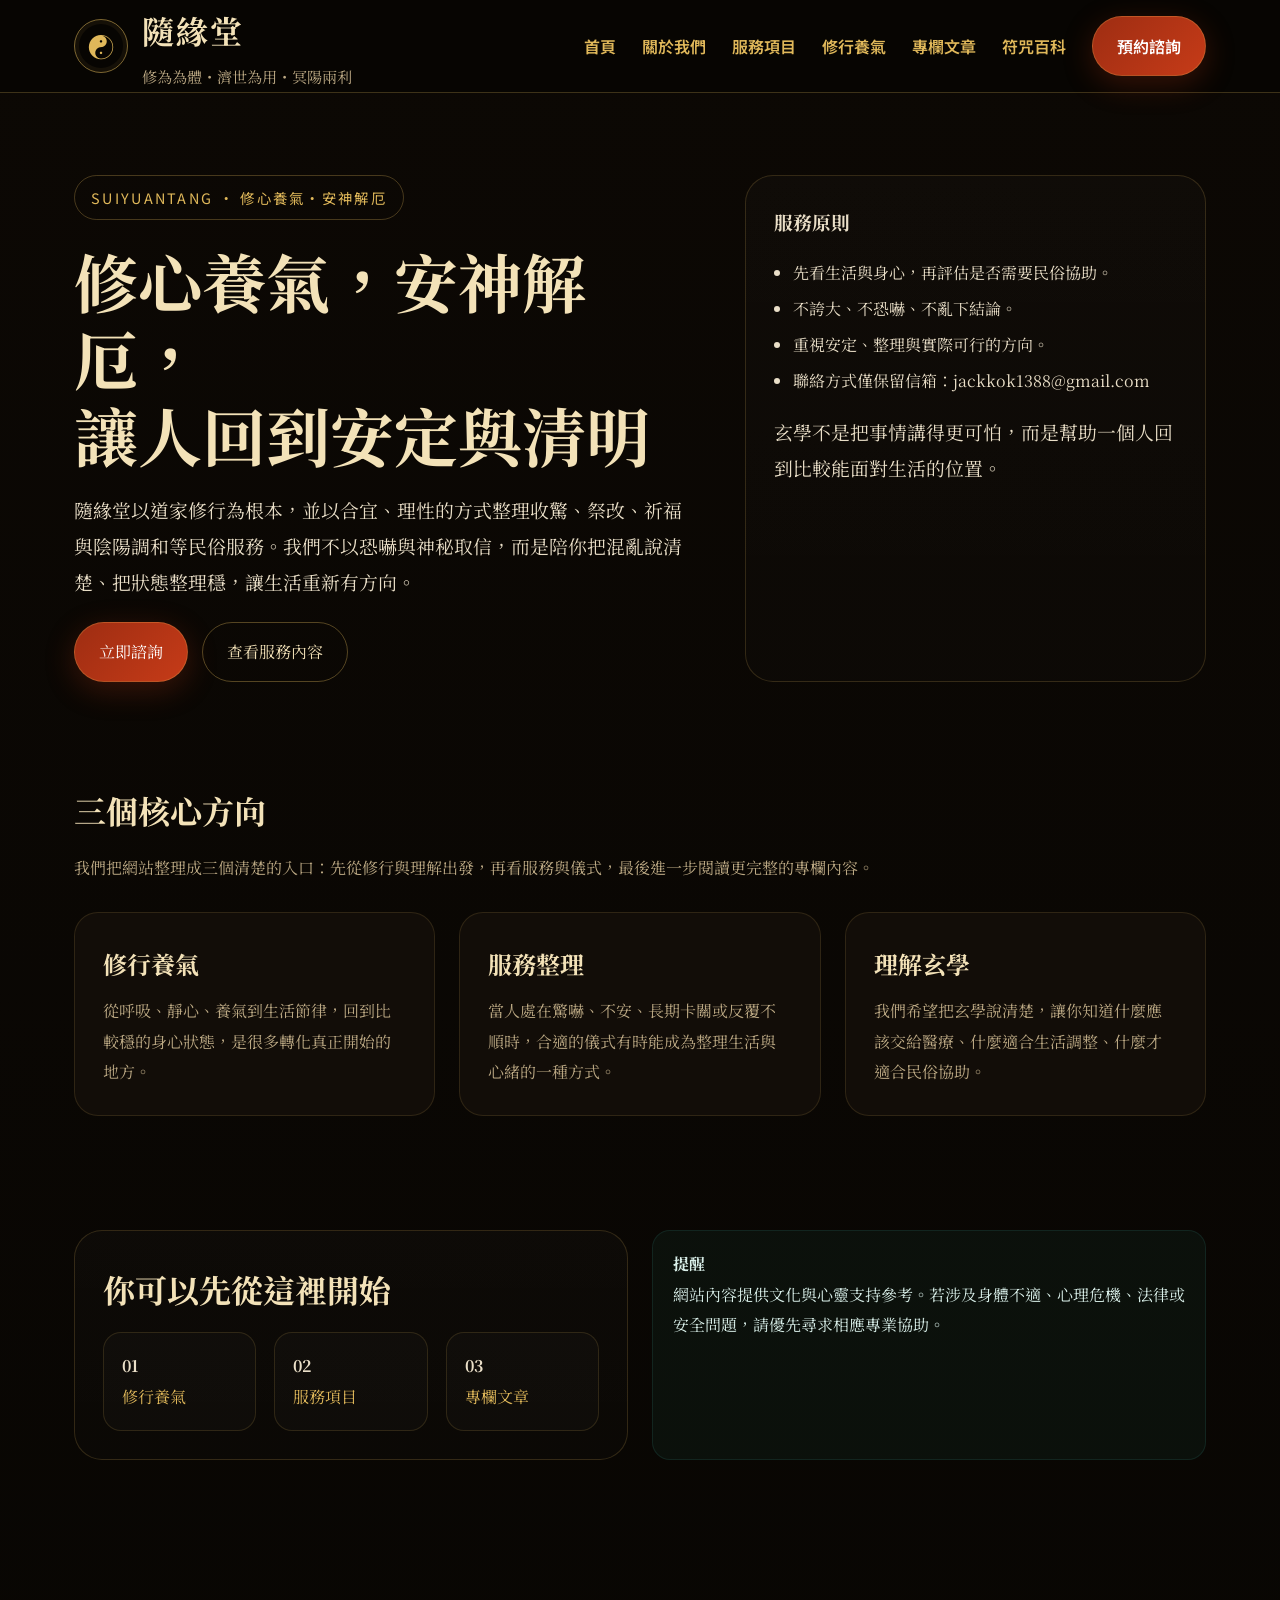
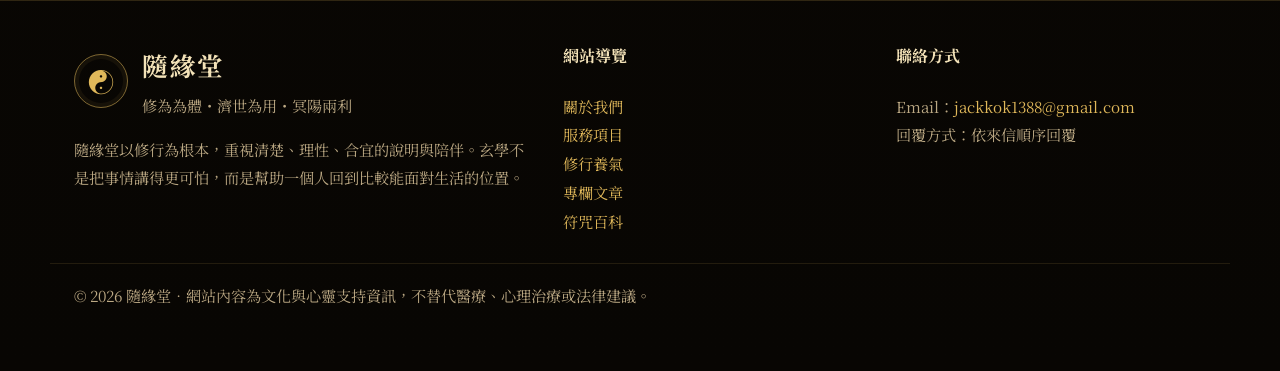
==== commit 5cbc839d: "Add files via upload" ====
--- a/index.html
+++ b/index.html
@@ -1 +1,235 @@
-<!doctype html><html lang="zh-Hant-TW"><head><meta charset="utf-8"><meta name="viewport" content="width=device-width, initial-scale=1"><title>隨緣堂｜首頁</title><meta name="description" content="隨緣堂｜修行養氣、收驚安神、祭改祈福、陰陽調和。"><style>:root{--bg:#f5f3ec;--panel:#fff;--text:#16332c;--muted:#5f6f68;--line:#d8d3c5;--accent:#1f5a4c;--accent2:#c79a3b}*{box-sizing:border-box}html{scroll-behavior:smooth}body{margin:0;font-family:"Noto Sans TC","PingFang TC","Microsoft JhengHei",sans-serif;background:var(--bg);color:var(--text);line-height:1.8}a{color:inherit}.container{width:min(1120px,92%);margin:auto}.site-header{position:sticky;top:0;z-index:50;background:rgba(245,243,236,.96);backdrop-filter:blur(8px);border-bottom:1px solid var(--line)}.nav{display:flex;align-items:center;justify-content:space-between;padding:18px 0;gap:20px}.brand{display:flex;gap:14px;align-items:center;text-decoration:none}.brand-mark{width:52px;height:52px;border-radius:50%;border:2px solid var(--accent);display:grid;place-items:center;color:var(--accent);font-weight:700}.brand h1{font-size:1.8rem;margin:0}.brand p{margin:0;color:var(--muted);font-size:.95rem}.menu{display:flex;gap:24px;align-items:center;flex-wrap:wrap}.menu a{text-decoration:none;font-weight:700}.btn{display:inline-block;padding:12px 24px;border-radius:999px;background:var(--accent);color:#fff;text-decoration:none;font-weight:700}.btn-outline{display:inline-block;padding:12px 24px;border-radius:999px;border:1px solid var(--line);background:#fff;color:var(--text);text-decoration:none;font-weight:700}.hero{padding:56px 0 34px}.eyebrow{display:inline-block;padding:7px 14px;border:1px solid var(--line);border-radius:999px;color:var(--accent);font-size:.95rem;background:rgba(255,255,255,.6)}.hero-grid{display:grid;grid-template-columns:1.2fr .9fr;gap:40px;align-items:center;margin-top:20px}.hero h2{font-size:clamp(2.2rem,5vw,4rem);line-height:1.15;margin:0 0 18px}.lead{font-size:1.2rem;color:var(--muted)}.panel{background:var(--panel);border:1px solid var(--line);border-radius:24px;padding:26px;box-shadow:0 10px 30px rgba(0,0,0,.03)}.grid-3{display:grid;grid-template-columns:repeat(3,1fr);gap:24px}.grid-2{display:grid;grid-template-columns:repeat(2,1fr);gap:24px}.section{padding:34px 0}.section h3{font-size:2rem;margin:0 0 12px}.card{background:var(--panel);border:1px solid var(--line);border-radius:22px;padding:24px}.card h4{margin:0 0 10px;font-size:1.5rem}.card p{margin:0;color:var(--muted)}.list{padding-left:20px;margin:0}.list li{margin:8px 0}.footer{margin-top:50px;background:#16332c;color:#eef4f2;padding:40px 0}.footer-grid{display:grid;grid-template-columns:1.4fr 1fr 1fr;gap:24px}.footer a{text-decoration:none;color:#eef4f2}.small{color:#cbd8d4;font-size:.95rem}.notice{font-size:.95rem;color:var(--muted)}.article-list{display:grid;grid-template-columns:repeat(2,1fr);gap:24px}.article-item{background:var(--panel);border:1px solid var(--line);border-radius:22px;padding:24px}.article-item h4{font-size:1.6rem;margin:0 0 10px}.form input,.form textarea,.form select{width:100%;padding:14px 16px;border-radius:14px;border:1px solid var(--line);background:#fff;font:inherit}.form label{font-weight:700;display:block;margin:0 0 8px}.form .row{display:grid;grid-template-columns:1fr 1fr;gap:18px}.form .field{margin-bottom:18px}@media (max-width:900px){.hero-grid,.grid-3,.grid-2,.article-list,.footer-grid,.form .row{grid-template-columns:1fr}.menu{gap:14px}}</style></head><body><header class="site-header"><div class="container nav"><a class="brand" href="index.html"><div class="brand-mark">☯</div><div><h1>隨緣堂</h1><p>修為為體・濟世為用・冥陽兩利</p></div></a><nav class="menu"><a href="index.html" style="color:var(--accent)">首頁</a><a href="practice.html">修行養氣</a><a href="services.html">服務項目</a><a href="talisman.html">符咒百科</a><a href="articles.html">專欄文章</a><a href="about.html">關於我們</a><a class="btn" href="contact.html">預約諮詢</a></nav></div></header><main><section class="hero"><div class="container"><span class="eyebrow">SUIYUANTANG ・ 修心養氣・安神解厄</span><div class="hero-grid"><div><h2>修心養氣，安神解厄，讓人回到安定與清明</h2><p class="lead">隨緣堂以道家修行為根本，並以合宜、理性的方式整理收驚、祭改、祈福與陰陽調和等服務。我們不以恐嚇與神秘取信，而是陪你把混亂說清楚、把狀態整理穩，讓生活重新有方向。</p><div style="display:flex;gap:14px;flex-wrap:wrap;margin-top:24px"><a class="btn" href="contact.html">立即諮詢</a><a class="btn-outline" href="services.html">查看服務內容</a></div></div><div class="panel"><h3 style="margin:0 0 8px;font-size:1.5rem">服務原則</h3><ul class="list"><li>先看生活與身心，再評估是否需要民俗協助。</li><li>不誇大、不恐嚇、不亂下結論。</li><li>重視安定、整理與實際可行的方向。</li><li>聯絡方式僅保留信箱：jackkok1388@gmail.com</li></ul><p class="notice" style="margin-top:12px">玄學不是把事情講得更可怕，而是幫助一個人回到比較能面對生活的位置。</p></div></div></div></section><section class="section"><div class="container"><h3>三個核心方向</h3><p class="lead">我們把網站整理成三個清楚的入口：先從修行與理解出發，再看服務與儀式，最後進一步閱讀完整的專欄內容。</p><div class="grid-3" style="margin-top:20px"><div class="card"><h4>修行</h4><p>從呼吸、靜心與日常節律開始，讓身心慢慢回到穩定，是很多轉化真正開始的地方。</p></div><div class="card"><h4>整理</h4><p>面對驚嚇、不安、長期卡關或反覆不順時，適當的儀式有時是一種心理與生活的重新整理。</p></div><div class="card"><h4>理解</h4><p>我們希望把玄學說清楚，讓你知道什麼該交給專業、什麼可以透過修行或儀式調整。</p></div></div></div></section><section class="section"><div class="container grid-3"><a class="card" href="practice.html" style="text-decoration:none"><h4>修行養氣</h4><p>從呼吸、靜心與日常節律開始，讓身心慢慢回到穩定。</p></a><a class="card" href="services.html" style="text-decoration:none"><h4>服務項目</h4><p>整理收驚、祭改、祈福與陰陽調和等服務的適用方向與原則。</p></a><a class="card" href="articles.html" style="text-decoration:none"><h4>專欄文章</h4><p>以清楚、不誇張的方式整理修行、玄學與民俗服務的理解。</p></a></div></section></main><footer class="footer"><div class="container footer-grid"><div><div class="brand" style="color:#eef4f2"><div class="brand-mark" style="border-color:#c79a3b;color:#c79a3b">☯</div><div><h1 style="font-size:1.6rem;margin:0">隨緣堂</h1><p class="small">修為為體・濟世為用・冥陽兩利</p></div></div><p class="small" style="margin-top:14px">以道家修行為根本，並以合宜、理性的方式整理收驚、祭改、祈福與陰陽調和等民俗服務。</p></div><div><h4 style="margin:0 0 12px">網站導覽</h4><p class="small"><a href="index.html">首頁</a><br><a href="articles.html">專欄文章</a><br><a href="talisman.html">符咒百科</a><br><a href="about.html">關於我們</a></p></div><div><h4 style="margin:0 0 12px">聯絡方式</h4><p class="small">Email：<a href="mailto:jackkok1388@gmail.com">jackkok1388@gmail.com</a></p><p class="small">本網站內容屬文化介紹與心靈支持資訊，不替代醫療、心理治療或法律建議。</p></div></div></footer></body></html>+<!doctype html>
+<html lang="zh-Hant-TW">
+<head>
+<meta charset="utf-8">
+<meta name="viewport" content="width=device-width, initial-scale=1">
+<title>首頁｜隨緣堂</title>
+<meta name="description" content="隨緣堂以修行為體、濟世為用，提供理性、合宜的修行與民俗內容。">
+<link rel="canonical" href="https://eason1388.github.io/sov1/index.html">
+<meta property="og:title" content="首頁｜隨緣堂">
+<meta property="og:description" content="隨緣堂以修行為體、濟世為用，提供理性、合宜的修行與民俗內容。">
+<meta property="og:type" content="website">
+<meta property="og:url" content="https://eason1388.github.io/sov1/index.html">
+<meta name="theme-color" content="#0c0804">
+<link rel="preconnect" href="https://fonts.googleapis.com">
+<link rel="preconnect" href="https://fonts.gstatic.com" crossorigin>
+<link href="https://fonts.googleapis.com/css2?family=Noto+Serif+TC:wght@400;600;700&family=Noto+Sans+TC:wght@400;500;700&family=Ma+Shan+Zheng&display=swap" rel="stylesheet">
+<style>
+:root{
+  --bg:#0c0804; --bg2:#15100a; --panel:#120d08; --line:#6e4d12;
+  --gold:#e0b85a; --gold2:#f3e2b8; --text:#eadfc8; --muted:#bca984;
+  --btn:#9e2d12; --btn2:#c63b18; --green:#1e4f45;
+}
+*{box-sizing:border-box}
+html{scroll-behavior:smooth}
+body{
+  margin:0; font-family:"Noto Serif TC","Microsoft JhengHei",serif;
+  background:linear-gradient(180deg,var(--bg),#080603);
+  color:var(--text); line-height:1.9;
+}
+a{color:var(--gold); text-decoration:none}
+.wrap{max-width:1180px; margin:auto; padding:0 24px}
+.topbar{
+  position:sticky; top:0; z-index:50; backdrop-filter:blur(8px);
+  background:rgba(8,6,3,.92); border-bottom:1px solid rgba(224,184,90,.25)
+}
+.nav{display:flex; align-items:center; justify-content:space-between; min-height:86px; gap:16px}
+.brand{display:flex; align-items:center; gap:14px}
+.brand-mark{
+  width:54px; height:54px; border-radius:50%;
+  border:1px solid rgba(224,184,90,.55); display:grid; place-items:center;
+  color:var(--gold); font-size:26px; box-shadow:0 0 0 4px rgba(224,184,90,.06) inset;
+}
+.brand h1{margin:0; font-size:2rem; color:var(--gold2); letter-spacing:.06em}
+.brand p{margin:2px 0 0; color:var(--muted); font-size:.95rem}
+.menu{display:flex; gap:26px; align-items:center; flex-wrap:wrap}
+.menu a{font-family:"Noto Sans TC","Microsoft JhengHei",sans-serif; font-weight:600}
+.btn{
+  display:inline-block; padding:14px 24px; border-radius:999px;
+  border:1px solid rgba(224,184,90,.25); background:linear-gradient(135deg,var(--btn),var(--btn2));
+  color:#fff; box-shadow:0 8px 30px rgba(198,59,24,.25)
+}
+.btn.alt{
+  background:transparent; color:var(--gold2);
+  box-shadow:none; border:1px solid rgba(224,184,90,.35)
+}
+.hero{
+  padding:82px 0 54px;
+}
+.eyebrow{
+  display:inline-block; padding:8px 16px; border-radius:999px;
+  border:1px solid rgba(224,184,90,.28); color:var(--gold); font-family:"Noto Sans TC",sans-serif;
+  letter-spacing:.16em; font-size:.9rem; margin-bottom:22px
+}
+.grid-2{display:grid; grid-template-columns:1.15fr .85fr; gap:48px}
+.hero h2{
+  font-size:clamp(2.4rem,5vw,4.5rem); line-height:1.2; margin:0 0 20px; color:var(--gold2)
+}
+.hero p{font-size:1.18rem; color:var(--text)}
+.panel{
+  background:linear-gradient(180deg,rgba(255,255,255,.02),rgba(255,255,255,.01));
+  border:1px solid rgba(224,184,90,.18); border-radius:28px; padding:28px
+}
+.section{padding:44px 0 70px}
+.section h3.title{
+  font-size:2rem; color:var(--gold2); margin:0 0 12px
+}
+.section .desc{color:var(--muted); margin:0 0 28px}
+.cards{display:grid; grid-template-columns:repeat(3,1fr); gap:24px}
+.card{
+  background:var(--panel); border:1px solid rgba(224,184,90,.14);
+  border-radius:24px; padding:28px; transition:.25s transform ease
+}
+.card:hover{transform:translateY(-4px)}
+.card h4{margin:0 0 10px; font-size:1.5rem; color:var(--gold2)}
+.card p{margin:0; color:var(--muted)}
+.cta{
+  margin-top:22px; display:flex; gap:14px; flex-wrap:wrap
+}
+.split{
+  display:grid; grid-template-columns:1fr 1fr; gap:24px
+}
+.list{padding-left:1.2rem; margin:0}
+.list li{margin:.35rem 0}
+.footer{
+  border-top:1px solid rgba(224,184,90,.18); margin-top:70px;
+  padding:40px 0 60px; color:var(--muted)
+}
+.footer-grid{display:grid; grid-template-columns:1.5fr 1fr 1fr; gap:24px}
+.kv{display:grid; grid-template-columns:repeat(3,1fr); gap:18px}
+.kv .mini{padding:18px; border:1px solid rgba(224,184,90,.15); border-radius:18px; background:rgba(255,255,255,.02)}
+.notice{
+  background:rgba(30,79,69,.14); border:1px solid rgba(30,79,69,.35); color:#d9efe9;
+  border-radius:18px; padding:18px 20px
+}
+.form input,.form textarea,.form select{
+  width:100%; background:#0b0805; color:var(--text); border:1px solid rgba(224,184,90,.22);
+  border-radius:16px; padding:14px 16px; font:inherit
+}
+.form textarea{min-height:140px; resize:vertical}
+.form label{display:block; margin:12px 0 8px; color:var(--gold2)}
+.small{font-size:.95rem; color:var(--muted)}
+.article{display:grid; gap:24px}
+.article-item{padding:26px; border:1px solid rgba(224,184,90,.15); border-radius:22px; background:var(--panel)}
+.article-item h4{margin:0 0 10px; color:var(--gold2); font-size:1.7rem}
+.tag{display:inline-block; margin-bottom:12px; color:var(--gold); font-family:"Noto Sans TC",sans-serif; letter-spacing:.12em; font-size:.85rem}
+.center{text-align:center}
+@media (max-width: 900px){
+  .grid-2,.split,.cards,.kv,.footer-grid{grid-template-columns:1fr}
+  .menu{gap:16px}
+  .hero{padding-top:56px}
+}
+</style>
+</head>
+<body>
+
+<div class="topbar">
+  <div class="wrap nav">
+    <div class="brand">
+      <div class="brand-mark">☯</div>
+      <div>
+        <h1>隨緣堂</h1>
+        <p>修為為體・濟世為用・冥陽兩利</p>
+      </div>
+    </div>
+    <div class="menu">
+      <a href="index.html">首頁</a>
+      <a href="about.html">關於我們</a>
+      <a href="services.html">服務項目</a>
+      <a href="practice.html">修行養氣</a>
+      <a href="articles.html">專欄文章</a>
+      <a href="talisman.html">符咒百科</a>
+      <a href="contact.html" class="btn">預約諮詢</a>
+    </div>
+  </div>
+</div>
+
+
+<section class="hero">
+  <div class="wrap grid-2">
+    <div>
+      <span class="eyebrow">SUIYUANTANG ・ 修心養氣・安神解厄</span>
+      <h2>修心養氣，安神解厄，<br>讓人回到安定與清明</h2>
+      <p>隨緣堂以道家修行為根本，並以合宜、理性的方式整理收驚、祭改、祈福與陰陽調和等民俗服務。我們不以恐嚇與神秘取信，而是陪你把混亂說清楚、把狀態整理穩，讓生活重新有方向。</p>
+      <div class="cta">
+        <a class="btn" href="contact.html">立即諮詢</a>
+        <a class="btn alt" href="services.html">查看服務內容</a>
+      </div>
+    </div>
+    <div class="panel">
+      <h3 class="title" style="margin-top:0">服務原則</h3>
+      <ul class="list">
+        <li>先看生活與身心，再評估是否需要民俗協助。</li>
+        <li>不誇大、不恐嚇、不亂下結論。</li>
+        <li>重視安定、整理與實際可行的方向。</li>
+        <li>聯絡方式僅保留信箱：jackkok1388@gmail.com</li>
+      </ul>
+      <p class="small" style="margin-top:18px">玄學不是把事情講得更可怕，而是幫助一個人回到比較能面對生活的位置。</p>
+    </div>
+  </div>
+</section>
+
+<section class="section">
+  <div class="wrap">
+    <h3 class="title">三個核心方向</h3>
+    <p class="desc">我們把網站整理成三個清楚的入口：先從修行與理解出發，再看服務與儀式，最後進一步閱讀更完整的專欄內容。</p>
+    <div class="cards">
+      <div class="card">
+        <h4>修行養氣</h4>
+        <p>從呼吸、靜心、養氣到生活節律，回到比較穩的身心狀態，是很多轉化真正開始的地方。</p>
+      </div>
+      <div class="card">
+        <h4>服務整理</h4>
+        <p>當人處在驚嚇、不安、長期卡關或反覆不順時，合適的儀式有時能成為整理生活與心緒的一種方式。</p>
+      </div>
+      <div class="card">
+        <h4>理解玄學</h4>
+        <p>我們希望把玄學說清楚，讓你知道什麼應該交給醫療、什麼適合生活調整、什麼才適合民俗協助。</p>
+      </div>
+    </div>
+  </div>
+</section>
+
+<section class="section">
+  <div class="wrap split">
+    <div class="panel">
+      <h3 class="title" style="margin-top:0">你可以先從這裡開始</h3>
+      <div class="kv">
+        <div class="mini"><strong>01</strong><br><a href="practice.html">修行養氣</a></div>
+        <div class="mini"><strong>02</strong><br><a href="services.html">服務項目</a></div>
+        <div class="mini"><strong>03</strong><br><a href="articles.html">專欄文章</a></div>
+      </div>
+    </div>
+    <div class="notice">
+      <strong>提醒</strong><br>
+      網站內容提供文化與心靈支持參考。若涉及身體不適、心理危機、法律或安全問題，請優先尋求相應專業協助。
+    </div>
+  </div>
+</section>
+
+
+<footer class="footer">
+  <div class="wrap footer-grid">
+    <div>
+      <div class="brand" style="margin-bottom:10px">
+        <div class="brand-mark">☯</div>
+        <div><h1 style="font-size:1.6rem">隨緣堂</h1><p>修為為體・濟世為用・冥陽兩利</p></div>
+      </div>
+      <p class="small">隨緣堂以修行為根本，重視清楚、理性、合宜的說明與陪伴。玄學不是把事情講得更可怕，而是幫助一個人回到比較能面對生活的位置。</p>
+    </div>
+    <div>
+      <h4 style="margin-top:0;color:var(--gold2)">網站導覽</h4>
+      <div class="small"><a href="about.html">關於我們</a><br><a href="services.html">服務項目</a><br><a href="practice.html">修行養氣</a><br><a href="articles.html">專欄文章</a><br><a href="talisman.html">符咒百科</a></div>
+    </div>
+    <div>
+      <h4 style="margin-top:0;color:var(--gold2)">聯絡方式</h4>
+      <div class="small">Email：<a href="mailto:jackkok1388@gmail.com">jackkok1388@gmail.com</a><br>回覆方式：依來信順序回覆</div>
+    </div>
+  </div>
+  <div class="wrap small" style="margin-top:26px;border-top:1px solid rgba(224,184,90,.12);padding-top:18px">
+    © 2026 隨緣堂．網站內容為文化與心靈支持資訊，不替代醫療、心理治療或法律建議。
+  </div>
+</footer>
+
+</body>
+</html>
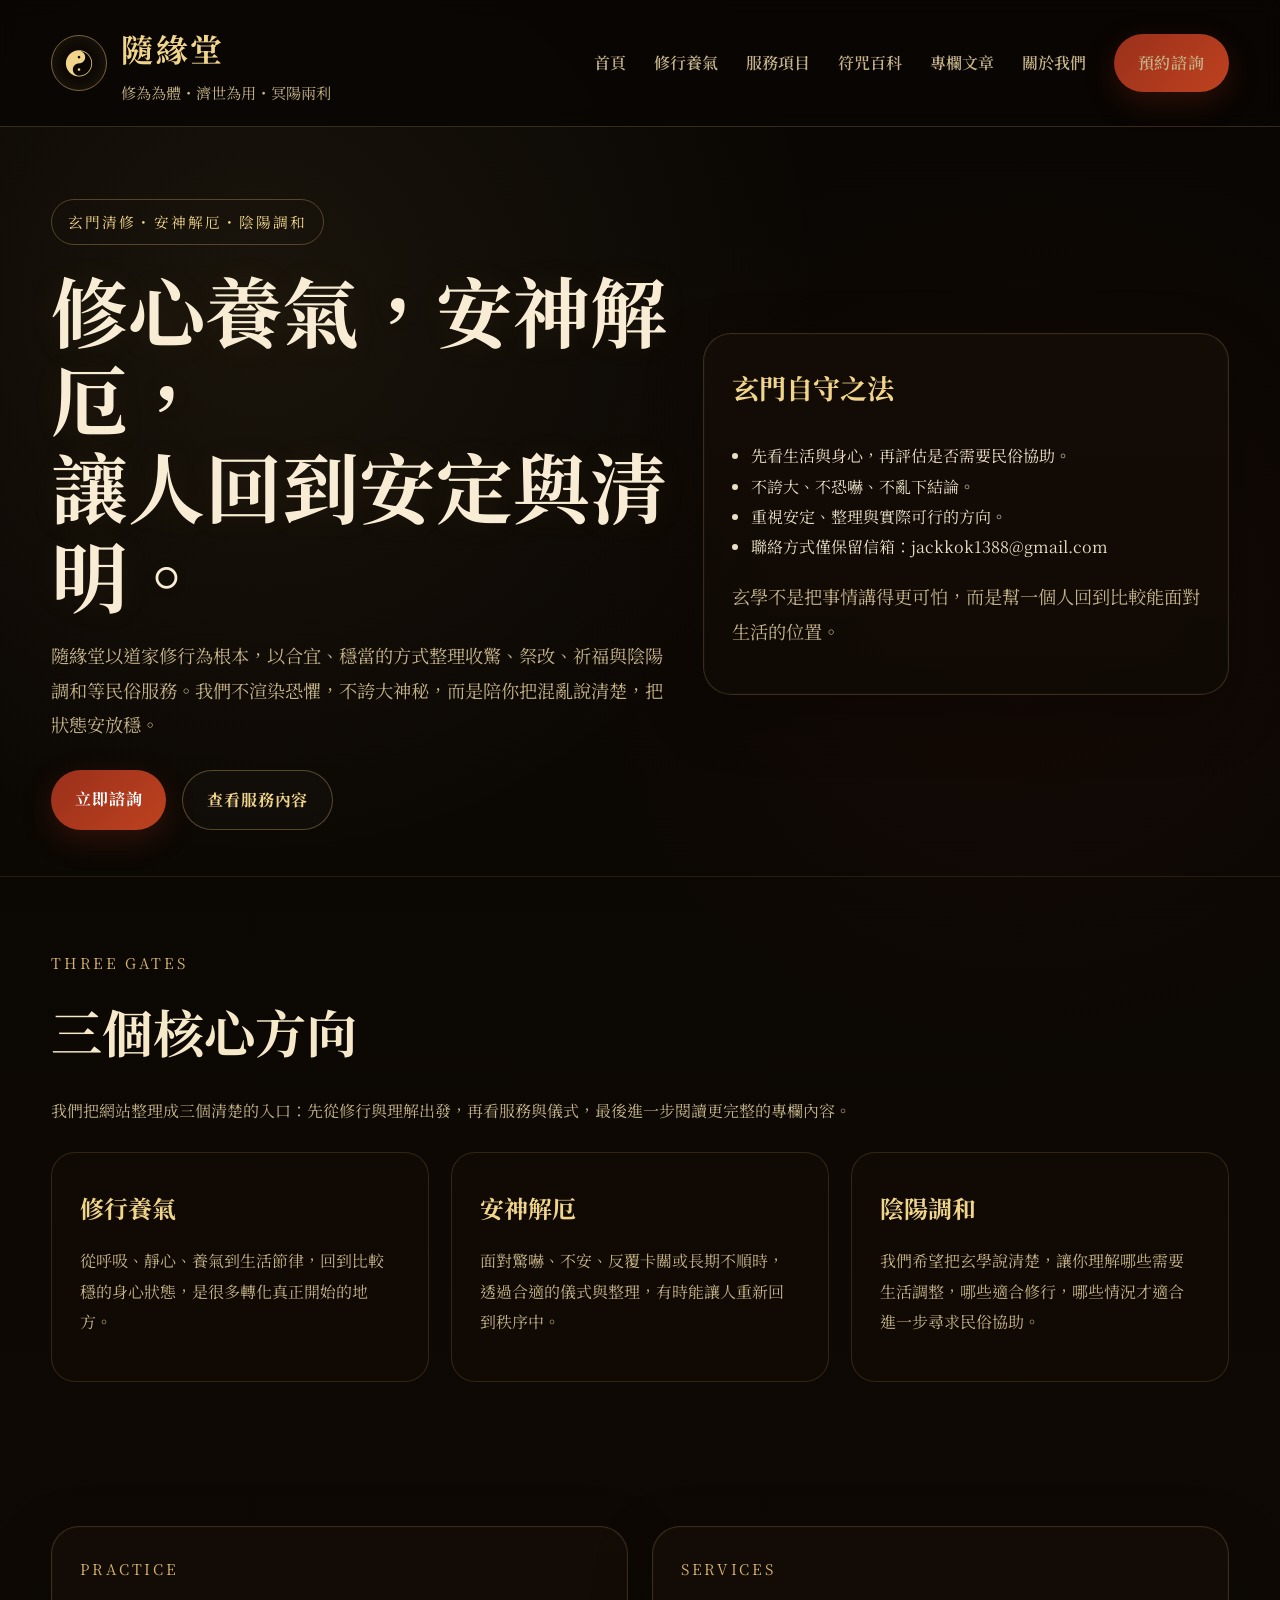
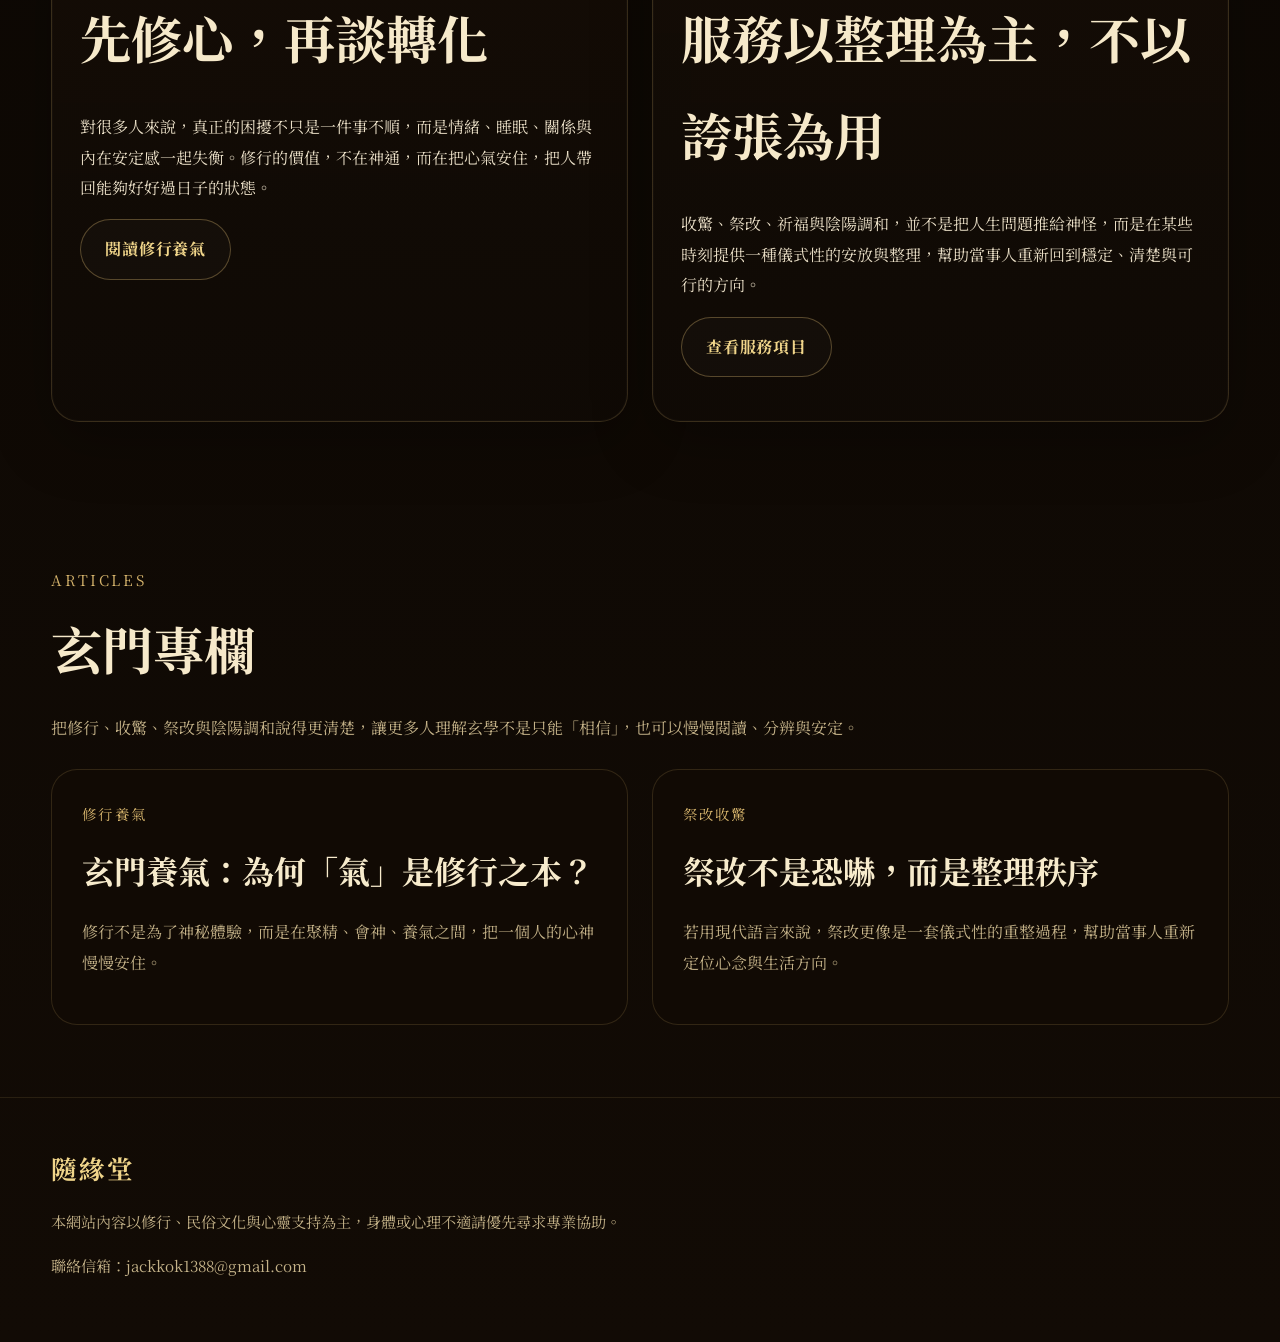
==== commit b7de3aaa: "Add files via upload" ====
--- a/index.html
+++ b/index.html
@@ -1,235 +1,262 @@
-<!doctype html>
+<!DOCTYPE html>
 <html lang="zh-Hant-TW">
 <head>
 <meta charset="utf-8">
 <meta name="viewport" content="width=device-width, initial-scale=1">
-<title>首頁｜隨緣堂</title>
-<meta name="description" content="隨緣堂以修行為體、濟世為用，提供理性、合宜的修行與民俗內容。">
-<link rel="canonical" href="https://eason1388.github.io/sov1/index.html">
-<meta property="og:title" content="首頁｜隨緣堂">
-<meta property="og:description" content="隨緣堂以修行為體、濟世為用，提供理性、合宜的修行與民俗內容。">
-<meta property="og:type" content="website">
-<meta property="og:url" content="https://eason1388.github.io/sov1/index.html">
-<meta name="theme-color" content="#0c0804">
+<title>隨緣堂｜首頁</title>
+<meta name="description" content="隨緣堂｜修行、祭改、收驚、陰陽調和">
 <link rel="preconnect" href="https://fonts.googleapis.com">
 <link rel="preconnect" href="https://fonts.gstatic.com" crossorigin>
-<link href="https://fonts.googleapis.com/css2?family=Noto+Serif+TC:wght@400;600;700&family=Noto+Sans+TC:wght@400;500;700&family=Ma+Shan+Zheng&display=swap" rel="stylesheet">
+<link href="https://fonts.googleapis.com/css2?family=Noto+Serif+TC:wght@400;600;700;900&display=swap" rel="stylesheet">
 <style>
 :root{
-  --bg:#0c0804; --bg2:#15100a; --panel:#120d08; --line:#6e4d12;
-  --gold:#e0b85a; --gold2:#f3e2b8; --text:#eadfc8; --muted:#bca984;
-  --btn:#9e2d12; --btn2:#c63b18; --green:#1e4f45;
+  --bg:#090603;
+  --bg2:#120b05;
+  --panel:#140d06;
+  --line:#6f541e;
+  --gold:#d7b56d;
+  --gold2:#f0d58a;
+  --text:#eadfc7;
+  --muted:#c5b389;
+  --red:#8f2c1a;
+  --green:#203e34;
 }
 *{box-sizing:border-box}
 html{scroll-behavior:smooth}
 body{
-  margin:0; font-family:"Noto Serif TC","Microsoft JhengHei",serif;
-  background:linear-gradient(180deg,var(--bg),#080603);
-  color:var(--text); line-height:1.9;
-}
-a{color:var(--gold); text-decoration:none}
-.wrap{max-width:1180px; margin:auto; padding:0 24px}
+  margin:0;
+  font-family:"Noto Serif TC","PingFang TC","Microsoft JhengHei",serif;
+  color:var(--text);
+  background:
+    radial-gradient(circle at 20% 10%, rgba(215,181,109,.08), transparent 20%),
+    radial-gradient(circle at 80% 20%, rgba(143,44,26,.08), transparent 18%),
+    linear-gradient(180deg,var(--bg),var(--bg2));
+  line-height:1.9;
+}
+a{color:inherit}
+.container{width:min(1180px,92vw);margin:0 auto}
 .topbar{
-  position:sticky; top:0; z-index:50; backdrop-filter:blur(8px);
-  background:rgba(8,6,3,.92); border-bottom:1px solid rgba(224,184,90,.25)
-}
-.nav{display:flex; align-items:center; justify-content:space-between; min-height:86px; gap:16px}
-.brand{display:flex; align-items:center; gap:14px}
+  position:sticky;top:0;z-index:10;
+  backdrop-filter: blur(10px);
+  background:rgba(9,6,3,.82);
+  border-bottom:1px solid rgba(215,181,109,.22);
+}
+.nav{display:flex;align-items:center;justify-content:space-between;padding:18px 0}
+.brand{display:flex;gap:14px;align-items:center;text-decoration:none}
 .brand-mark{
-  width:54px; height:54px; border-radius:50%;
-  border:1px solid rgba(224,184,90,.55); display:grid; place-items:center;
-  color:var(--gold); font-size:26px; box-shadow:0 0 0 4px rgba(224,184,90,.06) inset;
-}
-.brand h1{margin:0; font-size:2rem; color:var(--gold2); letter-spacing:.06em}
-.brand p{margin:2px 0 0; color:var(--muted); font-size:.95rem}
-.menu{display:flex; gap:26px; align-items:center; flex-wrap:wrap}
-.menu a{font-family:"Noto Sans TC","Microsoft JhengHei",sans-serif; font-weight:600}
+  width:56px;height:56px;border-radius:50%;
+  border:1px solid rgba(215,181,109,.55);
+  display:grid;place-items:center;
+  color:var(--gold2);font-size:28px;
+  box-shadow:0 0 20px rgba(215,181,109,.12) inset;
+}
+.brand-title{font-size:2rem;color:var(--gold2);font-weight:700;letter-spacing:.08em}
+.brand-sub{font-size:.95rem;color:var(--muted)}
+.menu{display:flex;gap:28px;align-items:center;flex-wrap:wrap}
+.menu a{text-decoration:none;color:var(--muted);font-weight:600}
+.menu a:hover{color:var(--gold2)}
 .btn{
-  display:inline-block; padding:14px 24px; border-radius:999px;
-  border:1px solid rgba(224,184,90,.25); background:linear-gradient(135deg,var(--btn),var(--btn2));
-  color:#fff; box-shadow:0 8px 30px rgba(198,59,24,.25)
-}
-.btn.alt{
-  background:transparent; color:var(--gold2);
-  box-shadow:none; border:1px solid rgba(224,184,90,.35)
-}
-.hero{
-  padding:82px 0 54px;
-}
-.eyebrow{
-  display:inline-block; padding:8px 16px; border-radius:999px;
-  border:1px solid rgba(224,184,90,.28); color:var(--gold); font-family:"Noto Sans TC",sans-serif;
-  letter-spacing:.16em; font-size:.9rem; margin-bottom:22px
-}
-.grid-2{display:grid; grid-template-columns:1.15fr .85fr; gap:48px}
-.hero h2{
-  font-size:clamp(2.4rem,5vw,4.5rem); line-height:1.2; margin:0 0 20px; color:var(--gold2)
-}
-.hero p{font-size:1.18rem; color:var(--text)}
-.panel{
-  background:linear-gradient(180deg,rgba(255,255,255,.02),rgba(255,255,255,.01));
-  border:1px solid rgba(224,184,90,.18); border-radius:28px; padding:28px
-}
-.section{padding:44px 0 70px}
-.section h3.title{
-  font-size:2rem; color:var(--gold2); margin:0 0 12px
-}
-.section .desc{color:var(--muted); margin:0 0 28px}
-.cards{display:grid; grid-template-columns:repeat(3,1fr); gap:24px}
+  display:inline-block;padding:14px 24px;border-radius:999px;
+  text-decoration:none;font-weight:700;letter-spacing:.05em
+}
+.btn-primary{
+  color:#fff;background:linear-gradient(135deg,#9a301b,#be421f);
+  box-shadow:0 10px 30px rgba(159,53,28,.25);
+}
+.btn-secondary{
+  color:var(--gold2);border:1px solid rgba(215,181,109,.35);background:rgba(255,255,255,.02)
+}
+.hero{padding:72px 0 46px;border-bottom:1px solid rgba(215,181,109,.12)}
+.hero-grid{display:grid;grid-template-columns:1.08fr .92fr;gap:34px;align-items:center}
+.badge{
+  display:inline-block;padding:8px 16px;border:1px solid rgba(215,181,109,.32);
+  border-radius:999px;color:var(--gold2);letter-spacing:.14em;font-size:.92rem
+}
+.hero h1{
+  font-size:clamp(2.8rem,6vw,4.9rem);line-height:1.15;margin:20px 0;color:#f8edd4;
+  text-shadow:0 0 34px rgba(215,181,109,.08)
+}
+.hero p{font-size:1.14rem;color:var(--muted);max-width:760px}
+.hero-actions{display:flex;gap:16px;flex-wrap:wrap;margin-top:28px}
+.mystic-panel{
+  background:linear-gradient(180deg,rgba(20,13,6,.92),rgba(16,10,5,.95));
+  border:1px solid rgba(215,181,109,.2);
+  border-radius:28px;padding:28px;
+  box-shadow:0 20px 60px rgba(0,0,0,.25), inset 0 0 0 1px rgba(255,255,255,.02);
+}
+.mystic-panel h3{margin-top:0;color:var(--gold2);font-size:1.7rem}
+.mystic-panel ul{margin:0;padding-left:1.2rem}
+.section{padding:72px 0}
+.section-head{margin-bottom:26px}
+.section-head .eyebrow{color:var(--gold);letter-spacing:.18em;font-size:.92rem}
+.section-head h2{margin:.35rem 0 0;font-size:clamp(2rem,4vw,3.2rem);color:#f6e9ca}
+.section-head p{color:var(--muted);max-width:840px}
+.cards{display:grid;grid-template-columns:repeat(3,1fr);gap:22px}
 .card{
-  background:var(--panel); border:1px solid rgba(224,184,90,.14);
-  border-radius:24px; padding:28px; transition:.25s transform ease
-}
-.card:hover{transform:translateY(-4px)}
-.card h4{margin:0 0 10px; font-size:1.5rem; color:var(--gold2)}
-.card p{margin:0; color:var(--muted)}
-.cta{
-  margin-top:22px; display:flex; gap:14px; flex-wrap:wrap
-}
-.split{
-  display:grid; grid-template-columns:1fr 1fr; gap:24px
-}
-.list{padding-left:1.2rem; margin:0}
-.list li{margin:.35rem 0}
-.footer{
-  border-top:1px solid rgba(224,184,90,.18); margin-top:70px;
-  padding:40px 0 60px; color:var(--muted)
-}
-.footer-grid{display:grid; grid-template-columns:1.5fr 1fr 1fr; gap:24px}
-.kv{display:grid; grid-template-columns:repeat(3,1fr); gap:18px}
-.kv .mini{padding:18px; border:1px solid rgba(224,184,90,.15); border-radius:18px; background:rgba(255,255,255,.02)}
-.notice{
-  background:rgba(30,79,69,.14); border:1px solid rgba(30,79,69,.35); color:#d9efe9;
-  border-radius:18px; padding:18px 20px
-}
-.form input,.form textarea,.form select{
-  width:100%; background:#0b0805; color:var(--text); border:1px solid rgba(224,184,90,.22);
-  border-radius:16px; padding:14px 16px; font:inherit
-}
-.form textarea{min-height:140px; resize:vertical}
-.form label{display:block; margin:12px 0 8px; color:var(--gold2)}
-.small{font-size:.95rem; color:var(--muted)}
-.article{display:grid; gap:24px}
-.article-item{padding:26px; border:1px solid rgba(224,184,90,.15); border-radius:22px; background:var(--panel)}
-.article-item h4{margin:0 0 10px; color:var(--gold2); font-size:1.7rem}
-.tag{display:inline-block; margin-bottom:12px; color:var(--gold); font-family:"Noto Sans TC",sans-serif; letter-spacing:.12em; font-size:.85rem}
-.center{text-align:center}
+  padding:28px;border-radius:24px;background:rgba(18,11,5,.84);
+  border:1px solid rgba(215,181,109,.16)
+}
+.card h3{margin:.2rem 0 1rem;color:var(--gold2);font-size:1.5rem}
+.card p{color:var(--muted)}
+.grid-2{display:grid;grid-template-columns:1fr 1fr;gap:24px}
+.article-card{
+  padding:30px;border-radius:26px;background:rgba(18,11,5,.84);border:1px solid rgba(215,181,109,.16);
+  text-decoration:none;display:block
+}
+.article-card .tag{color:var(--gold);font-size:.9rem;letter-spacing:.15em}
+.article-card h3{font-size:2rem;margin:.8rem 0 1rem;color:#f7ebcc}
+.article-card p{color:var(--muted)}
+.symbol-grid{display:grid;grid-template-columns:repeat(4,1fr);gap:20px}
+.symbol-card{
+  border-radius:24px;padding:24px;background:rgba(18,11,5,.84);border:1px solid rgba(215,181,109,.16)
+}
+.symbol-card h3{color:var(--gold2);margin:.5rem 0}
+.symbol-icon{
+  width:64px;height:64px;border-radius:50%;display:grid;place-items:center;font-size:30px;
+  border:1px solid rgba(215,181,109,.28);color:var(--gold2);margin-bottom:10px
+}
+.consult-wrap{display:grid;grid-template-columns:1fr 1fr;gap:24px}
+form .field{margin-bottom:14px}
+input,textarea,select{
+  width:100%;padding:14px 16px;border-radius:16px;border:1px solid rgba(215,181,109,.18);
+  background:rgba(255,255,255,.03);color:var(--text);font:inherit
+}
+textarea{min-height:140px}
+.footer{padding:46px 0;border-top:1px solid rgba(215,181,109,.12);color:var(--muted)}
+.small{font-size:.95rem;color:var(--muted)}
+.note{
+  padding:18px 20px;border-left:3px solid var(--gold);background:rgba(255,255,255,.02);
+  color:var(--muted);border-radius:12px
+}
 @media (max-width: 900px){
-  .grid-2,.split,.cards,.kv,.footer-grid{grid-template-columns:1fr}
+  .hero-grid,.grid-2,.consult-wrap{grid-template-columns:1fr}
+  .cards,.symbol-grid{grid-template-columns:1fr 1fr}
+}
+@media (max-width: 640px){
   .menu{gap:16px}
-  .hero{padding-top:56px}
+  .brand-title{font-size:1.6rem}
+  .cards,.symbol-grid{grid-template-columns:1fr}
 }
 </style>
 </head>
 <body>
-
-<div class="topbar">
-  <div class="wrap nav">
-    <div class="brand">
+<header class="topbar">
+  <div class="container nav">
+    <a class="brand" href="index.html">
       <div class="brand-mark">☯</div>
       <div>
-        <h1>隨緣堂</h1>
-        <p>修為為體・濟世為用・冥陽兩利</p>
-      </div>
-    </div>
-    <div class="menu">
+        <div class="brand-title">隨緣堂</div>
+        <div class="brand-sub">修為為體・濟世為用・冥陽兩利</div>
+      </div>
+    </a>
+    <nav class="menu">
       <a href="index.html">首頁</a>
+      <a href="practice.html">修行養氣</a>
+      <a href="services.html">服務項目</a>
+      <a href="talisman.html">符咒百科</a>
+      <a href="articles.html">專欄文章</a>
       <a href="about.html">關於我們</a>
-      <a href="services.html">服務項目</a>
-      <a href="practice.html">修行養氣</a>
-      <a href="articles.html">專欄文章</a>
-      <a href="talisman.html">符咒百科</a>
-      <a href="contact.html" class="btn">預約諮詢</a>
-    </div>
-  </div>
-</div>
-
+      <a class="btn btn-primary" href="contact.html">預約諮詢</a>
+    </nav>
+  </div>
+</header>
 
 <section class="hero">
-  <div class="wrap grid-2">
+  <div class="container hero-grid">
     <div>
-      <span class="eyebrow">SUIYUANTANG ・ 修心養氣・安神解厄</span>
-      <h2>修心養氣，安神解厄，<br>讓人回到安定與清明</h2>
-      <p>隨緣堂以道家修行為根本，並以合宜、理性的方式整理收驚、祭改、祈福與陰陽調和等民俗服務。我們不以恐嚇與神秘取信，而是陪你把混亂說清楚、把狀態整理穩，讓生活重新有方向。</p>
-      <div class="cta">
-        <a class="btn" href="contact.html">立即諮詢</a>
-        <a class="btn alt" href="services.html">查看服務內容</a>
-      </div>
-    </div>
-    <div class="panel">
-      <h3 class="title" style="margin-top:0">服務原則</h3>
-      <ul class="list">
+      <span class="badge">玄門清修・安神解厄・陰陽調和</span>
+      <h1>修心養氣，安神解厄，<br>讓人回到安定與清明。</h1>
+      <p>隨緣堂以道家修行為根本，以合宜、穩當的方式整理收驚、祭改、祈福與陰陽調和等民俗服務。我們不渲染恐懼，不誇大神秘，而是陪你把混亂說清楚，把狀態安放穩。</p>
+      <div class="hero-actions">
+        <a class="btn btn-primary" href="contact.html">立即諮詢</a>
+        <a class="btn btn-secondary" href="services.html">查看服務內容</a>
+      </div>
+    </div>
+    <aside class="mystic-panel">
+      <h3>玄門自守之法</h3>
+      <ul>
         <li>先看生活與身心，再評估是否需要民俗協助。</li>
         <li>不誇大、不恐嚇、不亂下結論。</li>
         <li>重視安定、整理與實際可行的方向。</li>
         <li>聯絡方式僅保留信箱：jackkok1388@gmail.com</li>
       </ul>
-      <p class="small" style="margin-top:18px">玄學不是把事情講得更可怕，而是幫助一個人回到比較能面對生活的位置。</p>
-    </div>
+      <p class="small" style="margin-top:16px">玄學不是把事情講得更可怕，而是幫一個人回到比較能面對生活的位置。</p>
+    </aside>
   </div>
 </section>
 
 <section class="section">
-  <div class="wrap">
-    <h3 class="title">三個核心方向</h3>
-    <p class="desc">我們把網站整理成三個清楚的入口：先從修行與理解出發，再看服務與儀式，最後進一步閱讀更完整的專欄內容。</p>
+  <div class="container">
+    <div class="section-head">
+      <div class="eyebrow">THREE GATES</div>
+      <h2>三個核心方向</h2>
+      <p>我們把網站整理成三個清楚的入口：先從修行與理解出發，再看服務與儀式，最後進一步閱讀更完整的專欄內容。</p>
+    </div>
     <div class="cards">
       <div class="card">
-        <h4>修行養氣</h4>
+        <h3>修行養氣</h3>
         <p>從呼吸、靜心、養氣到生活節律，回到比較穩的身心狀態，是很多轉化真正開始的地方。</p>
       </div>
       <div class="card">
-        <h4>服務整理</h4>
-        <p>當人處在驚嚇、不安、長期卡關或反覆不順時，合適的儀式有時能成為整理生活與心緒的一種方式。</p>
+        <h3>安神解厄</h3>
+        <p>面對驚嚇、不安、反覆卡關或長期不順時，透過合適的儀式與整理，有時能讓人重新回到秩序中。</p>
       </div>
       <div class="card">
-        <h4>理解玄學</h4>
-        <p>我們希望把玄學說清楚，讓你知道什麼應該交給醫療、什麼適合生活調整、什麼才適合民俗協助。</p>
+        <h3>陰陽調和</h3>
+        <p>我們希望把玄學說清楚，讓你理解哪些需要生活調整，哪些適合修行，哪些情況才適合進一步尋求民俗協助。</p>
       </div>
     </div>
   </div>
 </section>
 
 <section class="section">
-  <div class="wrap split">
-    <div class="panel">
-      <h3 class="title" style="margin-top:0">你可以先從這裡開始</h3>
-      <div class="kv">
-        <div class="mini"><strong>01</strong><br><a href="practice.html">修行養氣</a></div>
-        <div class="mini"><strong>02</strong><br><a href="services.html">服務項目</a></div>
-        <div class="mini"><strong>03</strong><br><a href="articles.html">專欄文章</a></div>
-      </div>
-    </div>
-    <div class="notice">
-      <strong>提醒</strong><br>
-      網站內容提供文化與心靈支持參考。若涉及身體不適、心理危機、法律或安全問題，請優先尋求相應專業協助。
-    </div>
-  </div>
-</section>
-
+  <div class="container grid-2">
+    <div class="mystic-panel">
+      <div class="section-head">
+        <div class="eyebrow">PRACTICE</div>
+        <h2>先修心，再談轉化</h2>
+      </div>
+      <p>對很多人來說，真正的困擾不只是一件事不順，而是情緒、睡眠、關係與內在安定感一起失衡。修行的價值，不在神通，而在把心氣安住，把人帶回能夠好好過日子的狀態。</p>
+      <p><a href="practice.html" class="btn btn-secondary">閱讀修行養氣</a></p>
+    </div>
+    <div class="mystic-panel">
+      <div class="section-head">
+        <div class="eyebrow">SERVICES</div>
+        <h2>服務以整理為主，不以誇張為用</h2>
+      </div>
+      <p>收驚、祭改、祈福與陰陽調和，並不是把人生問題推給神怪，而是在某些時刻提供一種儀式性的安放與整理，幫助當事人重新回到穩定、清楚與可行的方向。</p>
+      <p><a href="services.html" class="btn btn-secondary">查看服務項目</a></p>
+    </div>
+  </div>
+</section>
+
+<section class="section">
+  <div class="container">
+    <div class="section-head">
+      <div class="eyebrow">ARTICLES</div>
+      <h2>玄門專欄</h2>
+      <p>把修行、收驚、祭改與陰陽調和說得更清楚，讓更多人理解玄學不是只能「相信」，也可以慢慢閱讀、分辨與安定。</p>
+    </div>
+    <div class="grid-2">
+      <a class="article-card" href="articles.html">
+        <div class="tag">修行養氣</div>
+        <h3>玄門養氣：為何「氣」是修行之本？</h3>
+        <p>修行不是為了神秘體驗，而是在聚精、會神、養氣之間，把一個人的心神慢慢安住。</p>
+      </a>
+      <a class="article-card" href="articles.html">
+        <div class="tag">祭改收驚</div>
+        <h3>祭改不是恐嚇，而是整理秩序</h3>
+        <p>若用現代語言來說，祭改更像是一套儀式性的重整過程，幫助當事人重新定位心念與生活方向。</p>
+      </a>
+    </div>
+  </div>
+</section>
 
 <footer class="footer">
-  <div class="wrap footer-grid">
-    <div>
-      <div class="brand" style="margin-bottom:10px">
-        <div class="brand-mark">☯</div>
-        <div><h1 style="font-size:1.6rem">隨緣堂</h1><p>修為為體・濟世為用・冥陽兩利</p></div>
-      </div>
-      <p class="small">隨緣堂以修行為根本，重視清楚、理性、合宜的說明與陪伴。玄學不是把事情講得更可怕，而是幫助一個人回到比較能面對生活的位置。</p>
-    </div>
-    <div>
-      <h4 style="margin-top:0;color:var(--gold2)">網站導覽</h4>
-      <div class="small"><a href="about.html">關於我們</a><br><a href="services.html">服務項目</a><br><a href="practice.html">修行養氣</a><br><a href="articles.html">專欄文章</a><br><a href="talisman.html">符咒百科</a></div>
-    </div>
-    <div>
-      <h4 style="margin-top:0;color:var(--gold2)">聯絡方式</h4>
-      <div class="small">Email：<a href="mailto:jackkok1388@gmail.com">jackkok1388@gmail.com</a><br>回覆方式：依來信順序回覆</div>
-    </div>
-  </div>
-  <div class="wrap small" style="margin-top:26px;border-top:1px solid rgba(224,184,90,.12);padding-top:18px">
-    © 2026 隨緣堂．網站內容為文化與心靈支持資訊，不替代醫療、心理治療或法律建議。
+  <div class="container">
+    <div class="brand-title" style="font-size:1.6rem">隨緣堂</div>
+    <p class="small">本網站內容以修行、民俗文化與心靈支持為主，身體或心理不適請優先尋求專業協助。</p>
+    <p class="small">聯絡信箱：jackkok1388@gmail.com</p>
   </div>
 </footer>
-
-</body>
-</html>+</body></html>
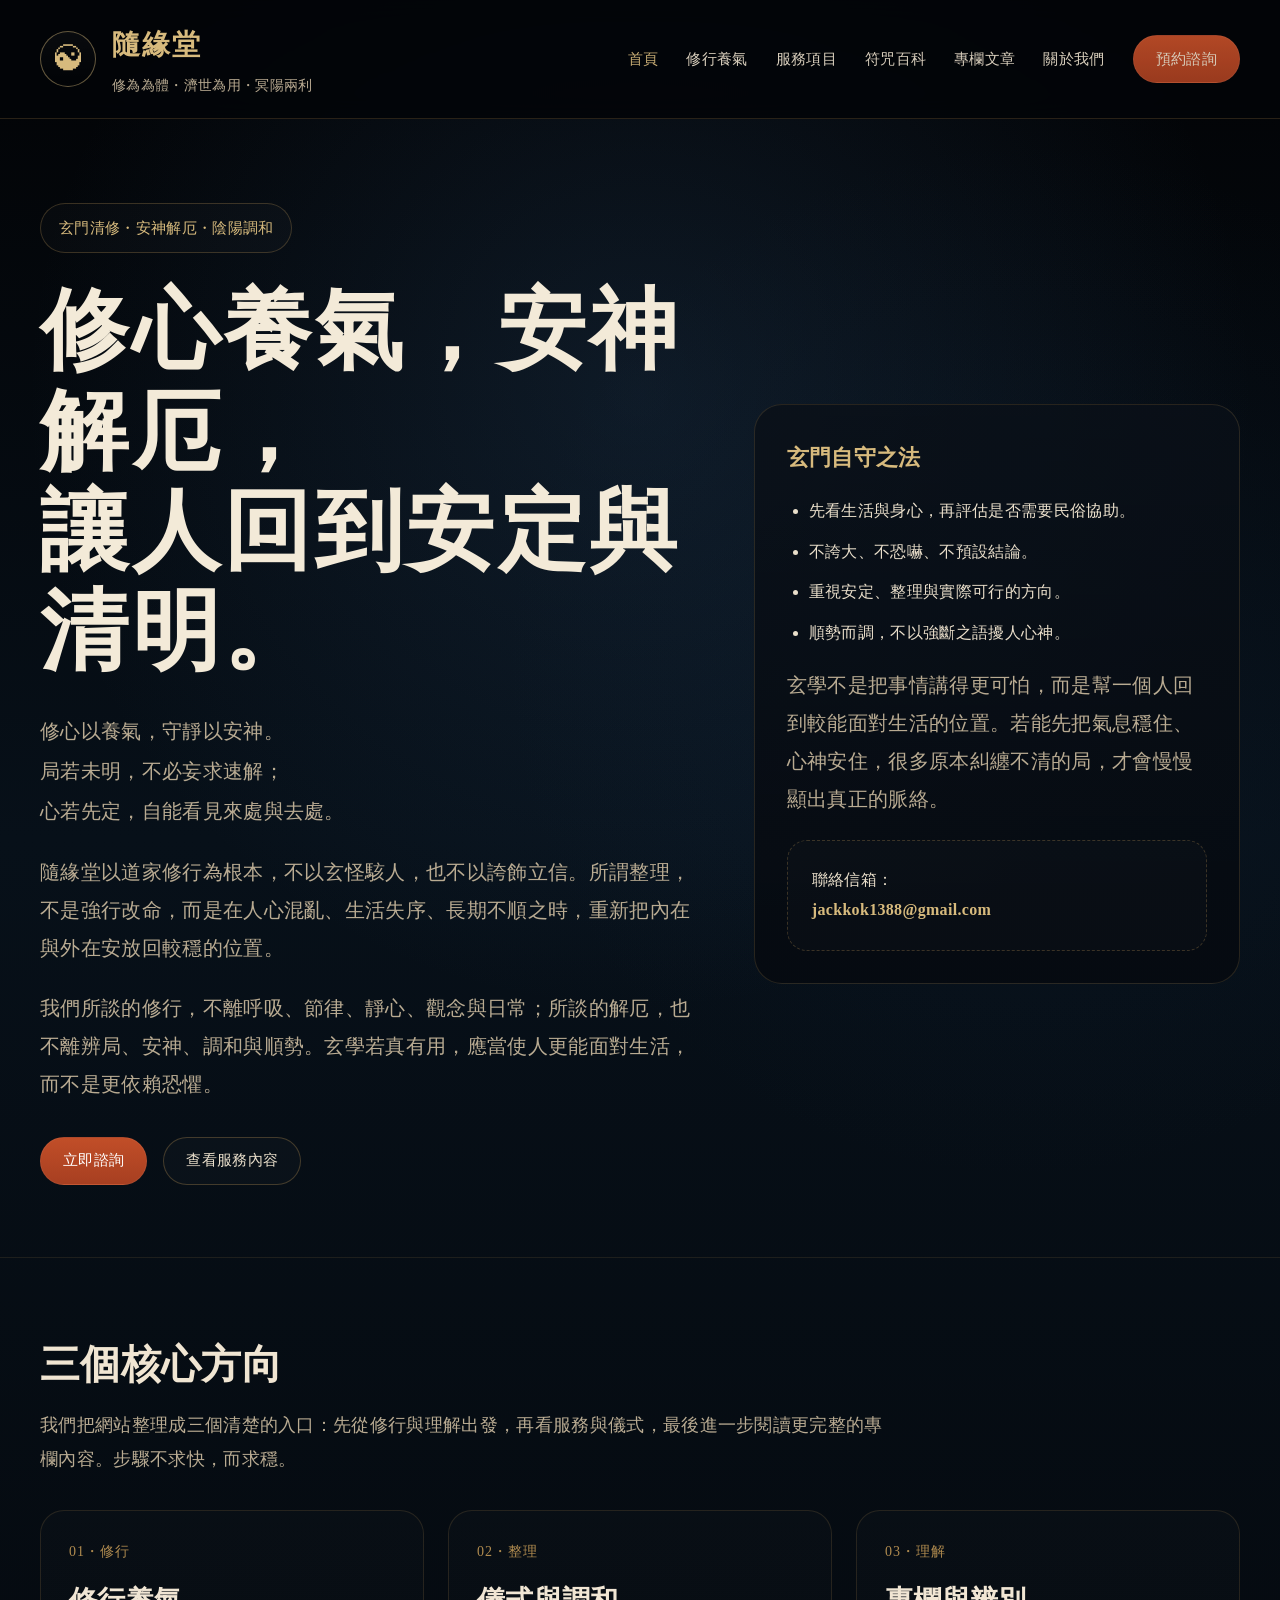
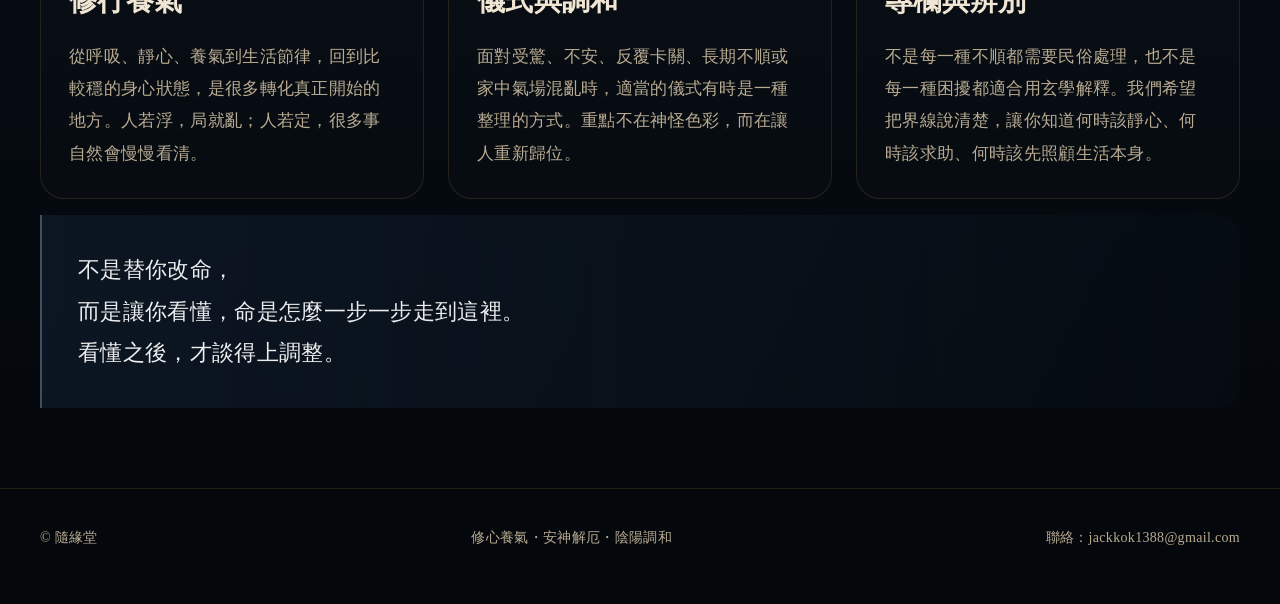
==== commit 5487c316: "Add files via upload" ====
--- a/index.html
+++ b/index.html
@@ -1,262 +1,3 @@
-<!DOCTYPE html>
-<html lang="zh-Hant-TW">
-<head>
-<meta charset="utf-8">
-<meta name="viewport" content="width=device-width, initial-scale=1">
-<title>隨緣堂｜首頁</title>
-<meta name="description" content="隨緣堂｜修行、祭改、收驚、陰陽調和">
-<link rel="preconnect" href="https://fonts.googleapis.com">
-<link rel="preconnect" href="https://fonts.gstatic.com" crossorigin>
-<link href="https://fonts.googleapis.com/css2?family=Noto+Serif+TC:wght@400;600;700;900&display=swap" rel="stylesheet">
-<style>
-:root{
-  --bg:#090603;
-  --bg2:#120b05;
-  --panel:#140d06;
-  --line:#6f541e;
-  --gold:#d7b56d;
-  --gold2:#f0d58a;
-  --text:#eadfc7;
-  --muted:#c5b389;
-  --red:#8f2c1a;
-  --green:#203e34;
-}
-*{box-sizing:border-box}
-html{scroll-behavior:smooth}
-body{
-  margin:0;
-  font-family:"Noto Serif TC","PingFang TC","Microsoft JhengHei",serif;
-  color:var(--text);
-  background:
-    radial-gradient(circle at 20% 10%, rgba(215,181,109,.08), transparent 20%),
-    radial-gradient(circle at 80% 20%, rgba(143,44,26,.08), transparent 18%),
-    linear-gradient(180deg,var(--bg),var(--bg2));
-  line-height:1.9;
-}
-a{color:inherit}
-.container{width:min(1180px,92vw);margin:0 auto}
-.topbar{
-  position:sticky;top:0;z-index:10;
-  backdrop-filter: blur(10px);
-  background:rgba(9,6,3,.82);
-  border-bottom:1px solid rgba(215,181,109,.22);
-}
-.nav{display:flex;align-items:center;justify-content:space-between;padding:18px 0}
-.brand{display:flex;gap:14px;align-items:center;text-decoration:none}
-.brand-mark{
-  width:56px;height:56px;border-radius:50%;
-  border:1px solid rgba(215,181,109,.55);
-  display:grid;place-items:center;
-  color:var(--gold2);font-size:28px;
-  box-shadow:0 0 20px rgba(215,181,109,.12) inset;
-}
-.brand-title{font-size:2rem;color:var(--gold2);font-weight:700;letter-spacing:.08em}
-.brand-sub{font-size:.95rem;color:var(--muted)}
-.menu{display:flex;gap:28px;align-items:center;flex-wrap:wrap}
-.menu a{text-decoration:none;color:var(--muted);font-weight:600}
-.menu a:hover{color:var(--gold2)}
-.btn{
-  display:inline-block;padding:14px 24px;border-radius:999px;
-  text-decoration:none;font-weight:700;letter-spacing:.05em
-}
-.btn-primary{
-  color:#fff;background:linear-gradient(135deg,#9a301b,#be421f);
-  box-shadow:0 10px 30px rgba(159,53,28,.25);
-}
-.btn-secondary{
-  color:var(--gold2);border:1px solid rgba(215,181,109,.35);background:rgba(255,255,255,.02)
-}
-.hero{padding:72px 0 46px;border-bottom:1px solid rgba(215,181,109,.12)}
-.hero-grid{display:grid;grid-template-columns:1.08fr .92fr;gap:34px;align-items:center}
-.badge{
-  display:inline-block;padding:8px 16px;border:1px solid rgba(215,181,109,.32);
-  border-radius:999px;color:var(--gold2);letter-spacing:.14em;font-size:.92rem
-}
-.hero h1{
-  font-size:clamp(2.8rem,6vw,4.9rem);line-height:1.15;margin:20px 0;color:#f8edd4;
-  text-shadow:0 0 34px rgba(215,181,109,.08)
-}
-.hero p{font-size:1.14rem;color:var(--muted);max-width:760px}
-.hero-actions{display:flex;gap:16px;flex-wrap:wrap;margin-top:28px}
-.mystic-panel{
-  background:linear-gradient(180deg,rgba(20,13,6,.92),rgba(16,10,5,.95));
-  border:1px solid rgba(215,181,109,.2);
-  border-radius:28px;padding:28px;
-  box-shadow:0 20px 60px rgba(0,0,0,.25), inset 0 0 0 1px rgba(255,255,255,.02);
-}
-.mystic-panel h3{margin-top:0;color:var(--gold2);font-size:1.7rem}
-.mystic-panel ul{margin:0;padding-left:1.2rem}
-.section{padding:72px 0}
-.section-head{margin-bottom:26px}
-.section-head .eyebrow{color:var(--gold);letter-spacing:.18em;font-size:.92rem}
-.section-head h2{margin:.35rem 0 0;font-size:clamp(2rem,4vw,3.2rem);color:#f6e9ca}
-.section-head p{color:var(--muted);max-width:840px}
-.cards{display:grid;grid-template-columns:repeat(3,1fr);gap:22px}
-.card{
-  padding:28px;border-radius:24px;background:rgba(18,11,5,.84);
-  border:1px solid rgba(215,181,109,.16)
-}
-.card h3{margin:.2rem 0 1rem;color:var(--gold2);font-size:1.5rem}
-.card p{color:var(--muted)}
-.grid-2{display:grid;grid-template-columns:1fr 1fr;gap:24px}
-.article-card{
-  padding:30px;border-radius:26px;background:rgba(18,11,5,.84);border:1px solid rgba(215,181,109,.16);
-  text-decoration:none;display:block
-}
-.article-card .tag{color:var(--gold);font-size:.9rem;letter-spacing:.15em}
-.article-card h3{font-size:2rem;margin:.8rem 0 1rem;color:#f7ebcc}
-.article-card p{color:var(--muted)}
-.symbol-grid{display:grid;grid-template-columns:repeat(4,1fr);gap:20px}
-.symbol-card{
-  border-radius:24px;padding:24px;background:rgba(18,11,5,.84);border:1px solid rgba(215,181,109,.16)
-}
-.symbol-card h3{color:var(--gold2);margin:.5rem 0}
-.symbol-icon{
-  width:64px;height:64px;border-radius:50%;display:grid;place-items:center;font-size:30px;
-  border:1px solid rgba(215,181,109,.28);color:var(--gold2);margin-bottom:10px
-}
-.consult-wrap{display:grid;grid-template-columns:1fr 1fr;gap:24px}
-form .field{margin-bottom:14px}
-input,textarea,select{
-  width:100%;padding:14px 16px;border-radius:16px;border:1px solid rgba(215,181,109,.18);
-  background:rgba(255,255,255,.03);color:var(--text);font:inherit
-}
-textarea{min-height:140px}
-.footer{padding:46px 0;border-top:1px solid rgba(215,181,109,.12);color:var(--muted)}
-.small{font-size:.95rem;color:var(--muted)}
-.note{
-  padding:18px 20px;border-left:3px solid var(--gold);background:rgba(255,255,255,.02);
-  color:var(--muted);border-radius:12px
-}
-@media (max-width: 900px){
-  .hero-grid,.grid-2,.consult-wrap{grid-template-columns:1fr}
-  .cards,.symbol-grid{grid-template-columns:1fr 1fr}
-}
-@media (max-width: 640px){
-  .menu{gap:16px}
-  .brand-title{font-size:1.6rem}
-  .cards,.symbol-grid{grid-template-columns:1fr}
-}
-</style>
-</head>
-<body>
-<header class="topbar">
-  <div class="container nav">
-    <a class="brand" href="index.html">
-      <div class="brand-mark">☯</div>
-      <div>
-        <div class="brand-title">隨緣堂</div>
-        <div class="brand-sub">修為為體・濟世為用・冥陽兩利</div>
-      </div>
-    </a>
-    <nav class="menu">
-      <a href="index.html">首頁</a>
-      <a href="practice.html">修行養氣</a>
-      <a href="services.html">服務項目</a>
-      <a href="talisman.html">符咒百科</a>
-      <a href="articles.html">專欄文章</a>
-      <a href="about.html">關於我們</a>
-      <a class="btn btn-primary" href="contact.html">預約諮詢</a>
-    </nav>
-  </div>
-</header>
-
-<section class="hero">
-  <div class="container hero-grid">
-    <div>
-      <span class="badge">玄門清修・安神解厄・陰陽調和</span>
-      <h1>修心養氣，安神解厄，<br>讓人回到安定與清明。</h1>
-      <p>隨緣堂以道家修行為根本，以合宜、穩當的方式整理收驚、祭改、祈福與陰陽調和等民俗服務。我們不渲染恐懼，不誇大神秘，而是陪你把混亂說清楚，把狀態安放穩。</p>
-      <div class="hero-actions">
-        <a class="btn btn-primary" href="contact.html">立即諮詢</a>
-        <a class="btn btn-secondary" href="services.html">查看服務內容</a>
-      </div>
-    </div>
-    <aside class="mystic-panel">
-      <h3>玄門自守之法</h3>
-      <ul>
-        <li>先看生活與身心，再評估是否需要民俗協助。</li>
-        <li>不誇大、不恐嚇、不亂下結論。</li>
-        <li>重視安定、整理與實際可行的方向。</li>
-        <li>聯絡方式僅保留信箱：jackkok1388@gmail.com</li>
-      </ul>
-      <p class="small" style="margin-top:16px">玄學不是把事情講得更可怕，而是幫一個人回到比較能面對生活的位置。</p>
-    </aside>
-  </div>
-</section>
-
-<section class="section">
-  <div class="container">
-    <div class="section-head">
-      <div class="eyebrow">THREE GATES</div>
-      <h2>三個核心方向</h2>
-      <p>我們把網站整理成三個清楚的入口：先從修行與理解出發，再看服務與儀式，最後進一步閱讀更完整的專欄內容。</p>
-    </div>
-    <div class="cards">
-      <div class="card">
-        <h3>修行養氣</h3>
-        <p>從呼吸、靜心、養氣到生活節律，回到比較穩的身心狀態，是很多轉化真正開始的地方。</p>
-      </div>
-      <div class="card">
-        <h3>安神解厄</h3>
-        <p>面對驚嚇、不安、反覆卡關或長期不順時，透過合適的儀式與整理，有時能讓人重新回到秩序中。</p>
-      </div>
-      <div class="card">
-        <h3>陰陽調和</h3>
-        <p>我們希望把玄學說清楚，讓你理解哪些需要生活調整，哪些適合修行，哪些情況才適合進一步尋求民俗協助。</p>
-      </div>
-    </div>
-  </div>
-</section>
-
-<section class="section">
-  <div class="container grid-2">
-    <div class="mystic-panel">
-      <div class="section-head">
-        <div class="eyebrow">PRACTICE</div>
-        <h2>先修心，再談轉化</h2>
-      </div>
-      <p>對很多人來說，真正的困擾不只是一件事不順，而是情緒、睡眠、關係與內在安定感一起失衡。修行的價值，不在神通，而在把心氣安住，把人帶回能夠好好過日子的狀態。</p>
-      <p><a href="practice.html" class="btn btn-secondary">閱讀修行養氣</a></p>
-    </div>
-    <div class="mystic-panel">
-      <div class="section-head">
-        <div class="eyebrow">SERVICES</div>
-        <h2>服務以整理為主，不以誇張為用</h2>
-      </div>
-      <p>收驚、祭改、祈福與陰陽調和，並不是把人生問題推給神怪，而是在某些時刻提供一種儀式性的安放與整理，幫助當事人重新回到穩定、清楚與可行的方向。</p>
-      <p><a href="services.html" class="btn btn-secondary">查看服務項目</a></p>
-    </div>
-  </div>
-</section>
-
-<section class="section">
-  <div class="container">
-    <div class="section-head">
-      <div class="eyebrow">ARTICLES</div>
-      <h2>玄門專欄</h2>
-      <p>把修行、收驚、祭改與陰陽調和說得更清楚，讓更多人理解玄學不是只能「相信」，也可以慢慢閱讀、分辨與安定。</p>
-    </div>
-    <div class="grid-2">
-      <a class="article-card" href="articles.html">
-        <div class="tag">修行養氣</div>
-        <h3>玄門養氣：為何「氣」是修行之本？</h3>
-        <p>修行不是為了神秘體驗，而是在聚精、會神、養氣之間，把一個人的心神慢慢安住。</p>
-      </a>
-      <a class="article-card" href="articles.html">
-        <div class="tag">祭改收驚</div>
-        <h3>祭改不是恐嚇，而是整理秩序</h3>
-        <p>若用現代語言來說，祭改更像是一套儀式性的重整過程，幫助當事人重新定位心念與生活方向。</p>
-      </a>
-    </div>
-  </div>
-</section>
-
-<footer class="footer">
-  <div class="container">
-    <div class="brand-title" style="font-size:1.6rem">隨緣堂</div>
-    <p class="small">本網站內容以修行、民俗文化與心靈支持為主，身體或心理不適請優先尋求專業協助。</p>
-    <p class="small">聯絡信箱：jackkok1388@gmail.com</p>
-  </div>
-</footer>
-</body></html>+<!DOCTYPE html><html lang="zh-TW"><head><meta charset="UTF-8"><meta name="viewport" content="width=device-width, initial-scale=1.0"><title>隨緣堂｜修心養氣・安神解厄・陰陽調和</title><meta name="description" content="首頁"><meta name="theme-color" content="#071019"><style>
+:root{--bg:#05070b;--gold:#d7ba7d;--gold2:#b08b4f;--text:#eadfcb;--muted:#b9ab92;--btn:#a73f21;--btn2:#c14e28;}*{box-sizing:border-box}html{scroll-behavior:smooth}body{margin:0;font-family:"Noto Serif TC","PingFang TC","Microsoft JhengHei",serif;color:var(--text);background:radial-gradient(circle at 50% 18%, rgba(50,88,128,0.22), transparent 32%),radial-gradient(circle at 80% 30%, rgba(25,54,85,0.14), transparent 28%),linear-gradient(180deg,#020305 0%,#071019 38%,#04070b 100%);line-height:1.9;letter-spacing:.02em}a{color:inherit;text-decoration:none}.container{width:min(1200px,calc(100% - 48px));margin:0 auto}.topbar{position:sticky;top:0;z-index:50;backdrop-filter:blur(12px);background:rgba(3,5,8,.88);border-bottom:1px solid rgba(176,139,79,.22)}.nav{display:flex;align-items:center;justify-content:space-between;gap:24px;padding:18px 0}.brand{display:flex;align-items:center;gap:16px}.brand-mark{width:56px;height:56px;border-radius:50%;border:1px solid rgba(215,186,125,.45);display:grid;place-items:center;color:var(--gold);font-size:26px;background:linear-gradient(180deg,rgba(255,255,255,.03),rgba(255,255,255,0))}.brand-title{font-size:28px;font-weight:700;color:var(--gold);margin:0 0 2px;letter-spacing:.08em}.brand-sub{margin:0;color:var(--muted);font-size:14px;white-space:nowrap}.menu{display:flex;align-items:center;gap:28px;flex-wrap:wrap;justify-content:flex-end}.menu a{color:var(--text);font-size:15px;opacity:.92}.menu a:hover,.menu a.active{color:var(--gold)}.btn{display:inline-flex;align-items:center;justify-content:center;min-height:48px;padding:0 22px;border-radius:999px;border:1px solid rgba(176,139,79,.35);transition:.25s ease;font-size:15px}.btn-primary{background:linear-gradient(180deg,var(--btn2),var(--btn));color:#fff;border-color:rgba(255,255,255,.05)}.btn-secondary{background:rgba(255,255,255,.02);color:var(--text)}.hero{padding:84px 0 72px;border-bottom:1px solid rgba(176,139,79,.14)}.hero-grid{display:grid;grid-template-columns:1.15fr .85fr;gap:56px;align-items:center}.eyebrow{display:inline-flex;align-items:center;gap:10px;border:1px solid rgba(176,139,79,.3);color:var(--gold);padding:10px 18px;border-radius:999px;font-size:15px;margin-bottom:28px;background:rgba(255,255,255,.02)}h1.hero-title{font-size:clamp(52px,8vw,88px);line-height:1.14;letter-spacing:.04em;margin:0 0 28px;color:#f3ead8}.hero-quote{font-size:22px;color:var(--gold);margin:0 0 28px;line-height:2}.hero p{margin:0 0 22px;font-size:20px;color:var(--muted);max-width:760px}.hero-actions{display:flex;gap:16px;flex-wrap:wrap;margin-top:34px}.card{background:linear-gradient(180deg,rgba(10,16,24,.82),rgba(6,10,16,.92));border:1px solid rgba(176,139,79,.2);border-radius:28px;padding:32px}.card h3{margin:0 0 18px;color:var(--gold);font-size:22px}.card ul{margin:0 0 18px 22px;padding:0}.card li{margin:10px 0}.section{padding:80px 0}.section-title{font-size:40px;line-height:1.35;margin:0 0 16px;color:#f0e5d2}.section-sub{max-width:860px;color:var(--muted);font-size:18px;margin:0 0 34px}.three-grid,.article-list,.service-list{display:grid;grid-template-columns:repeat(3,1fr);gap:24px}.article-list,.service-list{grid-template-columns:repeat(2,1fr)}.item,.article-card,.service-card{padding:28px;border-radius:24px;border:1px solid rgba(176,139,79,.18);background:linear-gradient(180deg,rgba(255,255,255,.015),rgba(255,255,255,.01))}.item-no{color:var(--gold2);font-size:14px;margin-bottom:8px;letter-spacing:.08em}.item h4,.article-card h3,.service-card h3{margin:0 0 14px;font-size:28px;color:#f1e6d4}.item p,.article-card p,.service-card p{margin:0;color:var(--muted);font-size:17px}.mid-banner{margin:16px 0 0;padding:34px 36px;border-left:2px solid rgba(126,162,199,.45);background:linear-gradient(90deg,rgba(14,26,40,.78),rgba(14,26,40,.18));border-radius:0 22px 22px 0;color:rgba(255,255,255,.92);font-size:22px;line-height:1.9}.columns{display:grid;grid-template-columns:1fr 1fr;gap:28px}.soft{color:var(--muted);font-size:18px}.contact-box{margin-top:22px;padding:24px;border-radius:20px;border:1px dashed rgba(176,139,79,.3);background:rgba(255,255,255,.015)}.contact-box strong{color:var(--gold);word-break:break-all}.list-clean{padding-left:20px}.list-clean li{margin:10px 0;color:var(--muted)}.form-grid{display:grid;gap:18px}label{display:block;margin-bottom:8px;color:var(--gold)}input,textarea,select{width:100%;padding:14px 16px;border-radius:14px;border:1px solid rgba(176,139,79,.25);background:rgba(255,255,255,.03);color:var(--text);font:inherit}textarea{min-height:160px;resize:vertical}.notice{font-size:14px;color:var(--muted)}.footer{border-top:1px solid rgba(176,139,79,.16);padding:36px 0 52px;color:var(--muted);font-size:14px}.footer-row{display:flex;justify-content:space-between;gap:18px;flex-wrap:wrap}@media(max-width:980px){.hero-grid,.three-grid,.columns,.article-list,.service-list{grid-template-columns:1fr}.nav{align-items:flex-start;flex-direction:column}.menu{width:100%;justify-content:flex-start;gap:16px}.hero{padding-top:56px}h1.hero-title{font-size:clamp(42px,12vw,72px)}.hero p{font-size:18px}.section-title{font-size:34px}}@media(max-width:640px){.container{width:min(100% - 28px,1200px)}.brand-title{font-size:24px}.brand-sub{white-space:normal}.menu{gap:12px}.menu a{font-size:14px}.btn{min-height:44px;padding:0 18px}.hero-quote{font-size:19px}.mid-banner{font-size:19px;padding:24px}}
+</style></head><body><header class="topbar"><div class="container nav"><a class="brand" href="index.html"><div class="brand-mark">☯</div><div><h2 class="brand-title">隨緣堂</h2><p class="brand-sub">修為為體・濟世為用・冥陽兩利</p></div></a><nav class="menu"><a href="index.html" class="active">首頁</a><a href="practice.html" class="">修行養氣</a><a href="services.html" class="">服務項目</a><a href="talisman.html" class="">符咒百科</a><a href="articles.html" class="">專欄文章</a><a href="about.html" class="">關於我們</a><a class="btn btn-primary" href="contact.html">預約諮詢</a></nav></div></header><main><section class="hero"><div class="container hero-grid"><div><div class="eyebrow">玄門清修・安神解厄・陰陽調和</div><h1 class="hero-title">修心養氣，安神解厄，<br>讓人回到安定與清明。</h1><p class="hero-quote">修心以養氣，守靜以安神。<br>局若未明，不必妄求速解；<br>心若先定，自能看見來處與去處。</p><p>隨緣堂以道家修行為根本，不以玄怪駭人，也不以誇飾立信。所謂整理，不是強行改命，而是在人心混亂、生活失序、長期不順之時，重新把內在與外在安放回較穩的位置。</p><p>我們所談的修行，不離呼吸、節律、靜心、觀念與日常；所談的解厄，也不離辨局、安神、調和與順勢。玄學若真有用，應當使人更能面對生活，而不是更依賴恐懼。</p><div class="hero-actions"><a class="btn btn-primary" href="contact.html">立即諮詢</a><a class="btn btn-secondary" href="services.html">查看服務內容</a></div></div><aside class="card"><h3>玄門自守之法</h3><ul><li>先看生活與身心，再評估是否需要民俗協助。</li><li>不誇大、不恐嚇、不預設結論。</li><li>重視安定、整理與實際可行的方向。</li><li>順勢而調，不以強斷之語擾人心神。</li></ul><p class="soft">玄學不是把事情講得更可怕，而是幫一個人回到較能面對生活的位置。若能先把氣息穩住、心神安住，很多原本糾纏不清的局，才會慢慢顯出真正的脈絡。</p><div class="contact-box">聯絡信箱：<br><strong>jackkok1388@gmail.com</strong></div></aside></div></section><section class="section"><div class="container"><h2 class="section-title">三個核心方向</h2><p class="section-sub">我們把網站整理成三個清楚的入口：先從修行與理解出發，再看服務與儀式，最後進一步閱讀更完整的專欄內容。步驟不求快，而求穩。</p><div class="three-grid"><div class="item"><div class="item-no">01・修行</div><h4>修行養氣</h4><p>從呼吸、靜心、養氣到生活節律，回到比較穩的身心狀態，是很多轉化真正開始的地方。人若浮，局就亂；人若定，很多事自然會慢慢看清。</p></div><div class="item"><div class="item-no">02・整理</div><h4>儀式與調和</h4><p>面對受驚、不安、反覆卡關、長期不順或家中氣場混亂時，適當的儀式有時是一種整理的方式。重點不在神怪色彩，而在讓人重新歸位。</p></div><div class="item"><div class="item-no">03・理解</div><h4>專欄與辨別</h4><p>不是每一種不順都需要民俗處理，也不是每一種困擾都適合用玄學解釋。我們希望把界線說清楚，讓你知道何時該靜心、何時該求助、何時該先照顧生活本身。</p></div></div><div class="mid-banner">不是替你改命，<br>而是讓你看懂，命是怎麼一步一步走到這裡。<br>看懂之後，才談得上調整。</div></div></section></main><footer class="footer"><div class="container footer-row"><div>© 隨緣堂</div><div>修心養氣・安神解厄・陰陽調和</div><div>聯絡：jackkok1388@gmail.com</div></div></footer></body></html>
